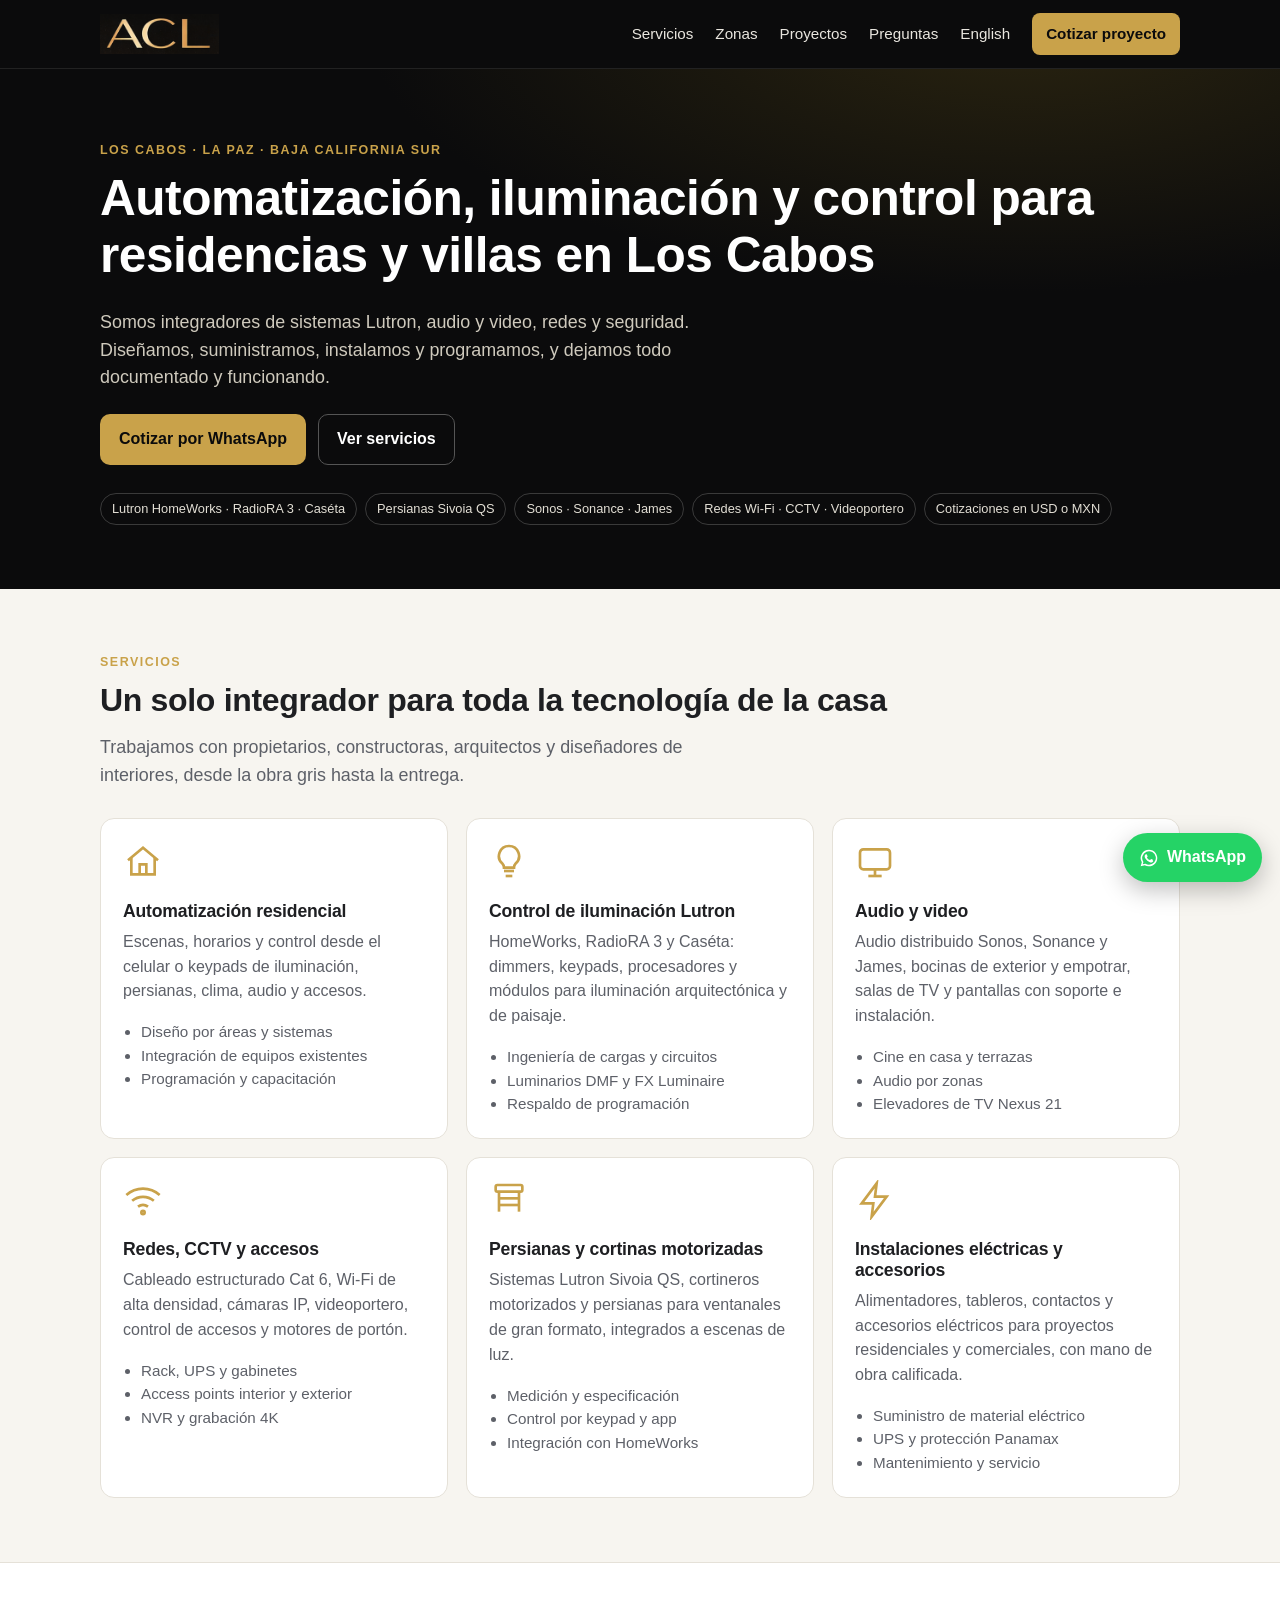
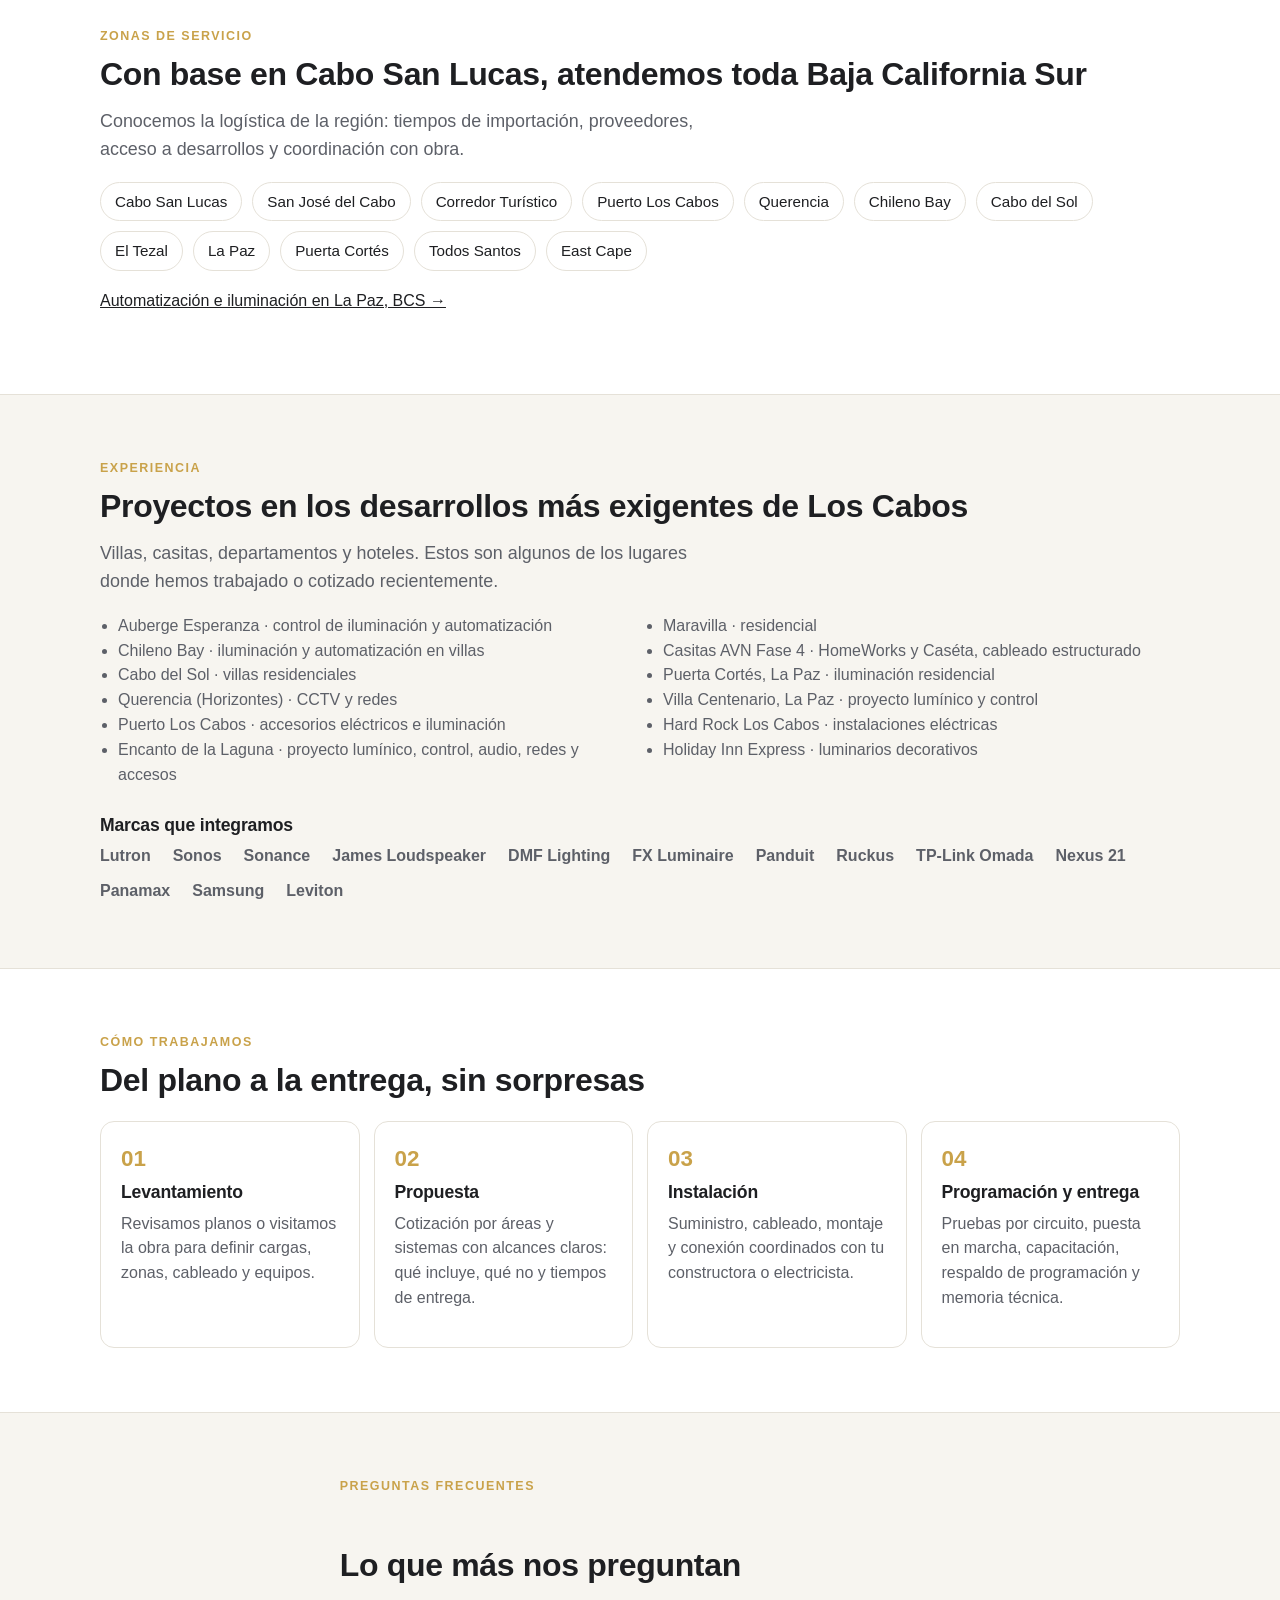
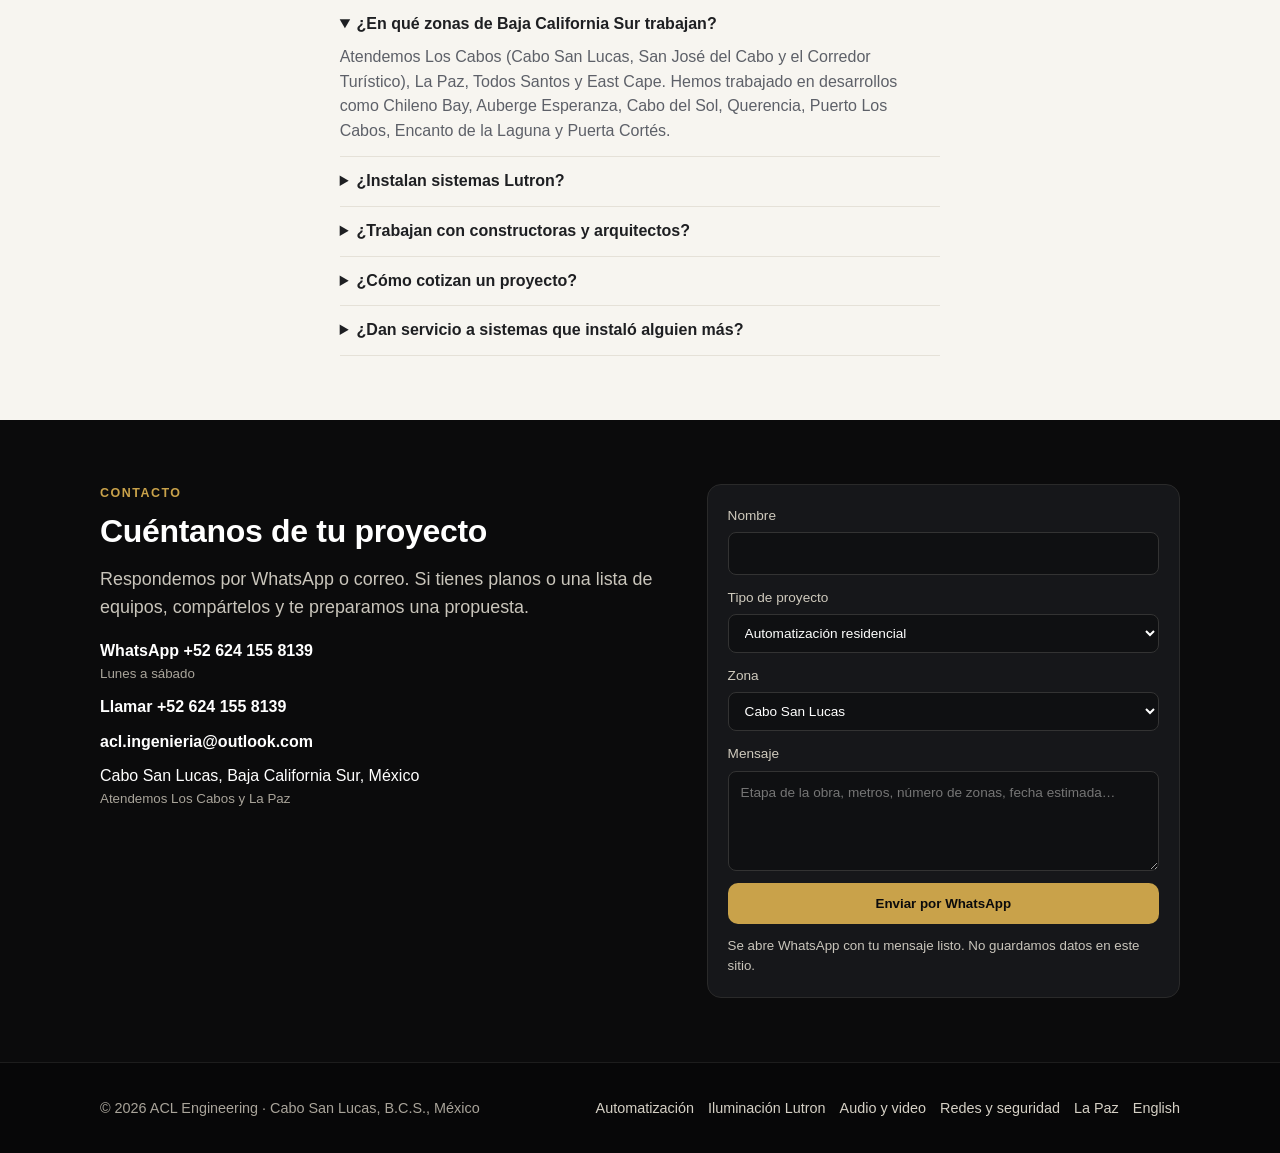
==== index.html @ 57998ace "Sitio web ACL Engineering: presencia digital y SEO local Los Cabos / La Paz Co-Authored-By: Claude F" ====
<!doctype html>
<html lang="es-MX">
<head>
  <meta charset="utf-8">
  <meta name="viewport" content="width=device-width, initial-scale=1">
  <title>Automatización e iluminación Lutron en Los Cabos | ACL Engineering</title>
  <meta name="description" content="Integradores de automatización residencial, iluminación Lutron, audio y video, redes y CCTV para villas en Los Cabos y La Paz, Baja California Sur.">
  <link rel="canonical" href="https://www.aclengineering.com/">
  <link rel="alternate" hreflang="es-MX" href="https://www.aclengineering.com/">
  <link rel="alternate" hreflang="en" href="https://www.aclengineering.com/en/">
  <link rel="alternate" hreflang="x-default" href="https://www.aclengineering.com/">
  <link rel="icon" href="img/logo-acl.png">
  <link rel="stylesheet" href="styles.css">
  <meta property="og:type" content="website">
  <meta property="og:locale" content="es_MX">
  <meta property="og:title" content="Automatización e iluminación Lutron en Los Cabos | ACL Engineering">
  <meta property="og:description" content="Integradores de automatización residencial, iluminación Lutron, audio y video, redes y CCTV para villas en Los Cabos y La Paz, Baja California Sur.">
  <meta property="og:url" content="https://www.aclengineering.com/">
  <meta property="og:image" content="https://www.aclengineering.com/img/logo-acl.png">
  <meta name="geo.region" content="MX-BCS">
  <meta name="geo.placename" content="Cabo San Lucas, Baja California Sur">
  <script type="application/ld+json">
  {
    "@context": "https://schema.org",
    "@graph": [
      {
        "@type": ["LocalBusiness", "HomeAndConstructionBusiness"],
        "@id": "https://www.aclengineering.com/#negocio",
        "name": "ACL Engineering",
        "alternateName": "ACL Ingeniería",
        "description": "Integradores de automatización residencial, control de iluminación Lutron, audio y video, redes, CCTV y persianas motorizadas en Los Cabos y La Paz, Baja California Sur.",
        "url": "https://www.aclengineering.com/",
        "logo": "https://www.aclengineering.com/img/logo-acl.png",
        "image": "https://www.aclengineering.com/img/logo-acl.png",
        "telephone": "+52-624-155-8139",
        "email": "acl.ingenieria@outlook.com",
        "founder": { "@type": "Person", "name": "Eduardo Delgado Herrera" },
        "address": { "@type": "PostalAddress", "addressLocality": "Cabo San Lucas", "addressRegion": "Baja California Sur", "addressCountry": "MX" },
        "geo": { "@type": "GeoCoordinates", "latitude": 22.8905, "longitude": -109.9167 },
        "areaServed": [
          { "@type": "City", "name": "Cabo San Lucas" },
          { "@type": "City", "name": "San José del Cabo" },
          { "@type": "Place", "name": "Corredor Turístico Los Cabos" },
          { "@type": "City", "name": "La Paz" },
          { "@type": "City", "name": "Todos Santos" },
          { "@type": "Place", "name": "East Cape" },
          { "@type": "State", "name": "Baja California Sur" }
        ],
        "priceRange": "$$$",
        "currenciesAccepted": "USD, MXN",
        "knowsAbout": ["Lutron HomeWorks", "Lutron RadioRA 3", "Lutron Caséta", "Lutron Sivoia QS", "Sonos", "Sonance", "Control de iluminación", "Automatización residencial", "Audio distribuido", "Redes Wi‑Fi", "CCTV", "Control de accesos", "Persianas motorizadas"],
        "hasOfferCatalog": {
          "@type": "OfferCatalog",
          "name": "Servicios",
          "itemListElement": [
            { "@type": "Offer", "itemOffered": { "@type": "Service", "name": "Automatización residencial (smart home)", "url": "https://www.aclengineering.com/automatizacion-residencial-los-cabos.html" } },
            { "@type": "Offer", "itemOffered": { "@type": "Service", "name": "Control de iluminación Lutron", "url": "https://www.aclengineering.com/control-de-iluminacion-lutron.html" } },
            { "@type": "Offer", "itemOffered": { "@type": "Service", "name": "Audio y video distribuido", "url": "https://www.aclengineering.com/audio-y-video.html" } },
            { "@type": "Offer", "itemOffered": { "@type": "Service", "name": "Redes Wi‑Fi, CCTV y control de accesos", "url": "https://www.aclengineering.com/redes-y-seguridad.html" } }
          ]
        }
      },
      {
        "@type": "WebSite",
        "@id": "https://www.aclengineering.com/#sitio",
        "url": "https://www.aclengineering.com/",
        "name": "ACL Engineering",
        "inLanguage": "es-MX",
        "publisher": { "@id": "https://www.aclengineering.com/#negocio" }
      },
      {
        "@type": "FAQPage",
        "mainEntity": [
          { "@type": "Question", "name": "¿En qué zonas de Baja California Sur trabajan?", "acceptedAnswer": { "@type": "Answer", "text": "Atendemos Los Cabos (Cabo San Lucas, San José del Cabo y el Corredor Turístico), La Paz, Todos Santos y East Cape. Hemos trabajado en desarrollos como Chileno Bay, Auberge Esperanza, Cabo del Sol, Querencia, Puerto Los Cabos, Encanto de la Laguna y Puerta Cortés." } },
          { "@type": "Question", "name": "¿Instalan sistemas Lutron?", "acceptedAnswer": { "@type": "Answer", "text": "Sí. Diseñamos, suministramos, instalamos y programamos sistemas de control de iluminación Lutron HomeWorks, RadioRA 3 y Caséta, así como persianas y cortinas motorizadas Lutron Sivoia QS, incluyendo integración con equipos existentes." } },
          { "@type": "Question", "name": "¿Trabajan con constructoras y arquitectos?", "acceptedAnswer": { "@type": "Answer", "text": "Sí. Gran parte de nuestros proyectos llegan a través de constructoras, despachos de arquitectura y diseñadores de interiores. Entregamos ingeniería, cotización por etapas, instalación en obra, programación, memoria técnica y capacitación al usuario final." } },
          { "@type": "Question", "name": "¿Cómo cotizan un proyecto?", "acceptedAnswer": { "@type": "Answer", "text": "Con planos o una visita a sitio preparamos una propuesta por áreas y sistemas, con equipos, mano de obra, alcances e incluye/no incluye. Las cotizaciones se presentan en USD o MXN según el proyecto y tienen vigencia de 10 días." } }
        ]
      }
    ]
  }
  </script>
</head>
<body>
  <header class="site-header">
    <div class="wrap">
      <a class="brand" href="/" aria-label="ACL Engineering, inicio"><img src="img/logo-acl.png" alt="ACL Engineering" width="277" height="93"></a>
      <button class="nav-toggle" aria-expanded="false" aria-controls="nav" onclick="const n=document.getElementById('nav');n.classList.toggle('open');this.setAttribute('aria-expanded',n.classList.contains('open'))">Menú</button>
      <nav class="nav" id="nav" aria-label="Principal">
        <a href="#servicios">Servicios</a>
        <a href="#zonas">Zonas</a>
        <a href="#proyectos">Proyectos</a>
        <a href="#faq">Preguntas</a>
        <a href="en/" lang="en" hreflang="en">English</a>
        <a class="cta" href="#contacto">Cotizar proyecto</a>
      </nav>
    </div>
  </header>

  <main>
    <section class="hero">
      <div class="wrap">
        <div class="eyebrow">Los Cabos · La Paz · Baja California Sur</div>
        <h1>Automatización, iluminación y control para residencias y villas en Los Cabos</h1>
        <p class="lead">Somos integradores de sistemas Lutron, audio y video, redes y seguridad. Diseñamos, suministramos, instalamos y programamos, y dejamos todo documentado y funcionando.</p>
        <div class="actions">
          <a class="btn btn-gold" href="https://wa.me/526241558139?text=Hola%20ACL%2C%20quiero%20cotizar%20un%20proyecto" rel="noopener">Cotizar por WhatsApp</a>
          <a class="btn btn-ghost" href="#servicios">Ver servicios</a>
        </div>
        <div class="chips" aria-label="Especialidades">
          <span class="chip">Lutron HomeWorks · RadioRA 3 · Caséta</span>
          <span class="chip">Persianas Sivoia QS</span>
          <span class="chip">Sonos · Sonance · James</span>
          <span class="chip">Redes Wi‑Fi · CCTV · Videoportero</span>
          <span class="chip">Cotizaciones en USD o MXN</span>
        </div>
      </div>
    </section>

    <section id="servicios">
      <div class="wrap">
        <div class="eyebrow">Servicios</div>
        <h2>Un solo integrador para toda la tecnología de la casa</h2>
        <p class="lead">Trabajamos con propietarios, constructoras, arquitectos y diseñadores de interiores, desde la obra gris hasta la entrega.</p>
        <div class="grid grid-3" style="margin-top:28px">
          <article class="card">
            <svg class="icon" viewBox="0 0 24 24" fill="none" stroke="currentColor" stroke-width="1.6" aria-hidden="true"><path d="M3 11.5 12 4l9 7.5"/><path d="M5 10v10h14V10"/><path d="M10 20v-6h4v6"/></svg>
            <h3><a href="automatizacion-residencial-los-cabos.html">Automatización residencial</a></h3>
            <p class="muted">Escenas, horarios y control desde el celular o keypads de iluminación, persianas, clima, audio y accesos.</p>
            <ul><li>Diseño por áreas y sistemas</li><li>Integración de equipos existentes</li><li>Programación y capacitación</li></ul>
          </article>
          <article class="card">
            <svg class="icon" viewBox="0 0 24 24" fill="none" stroke="currentColor" stroke-width="1.6" aria-hidden="true"><path d="M9 18h6"/><path d="M10 21h4"/><path d="M12 3a6 6 0 0 0-4 10.5c.7.7 1 1.5 1 2.5h6c0-1 .3-1.8 1-2.5A6 6 0 0 0 12 3z"/></svg>
            <h3><a href="control-de-iluminacion-lutron.html">Control de iluminación Lutron</a></h3>
            <p class="muted">HomeWorks, RadioRA 3 y Caséta: dimmers, keypads, procesadores y módulos para iluminación arquitectónica y de paisaje.</p>
            <ul><li>Ingeniería de cargas y circuitos</li><li>Luminarios DMF y FX Luminaire</li><li>Respaldo de programación</li></ul>
          </article>
          <article class="card">
            <svg class="icon" viewBox="0 0 24 24" fill="none" stroke="currentColor" stroke-width="1.6" aria-hidden="true"><rect x="3" y="5" width="18" height="12" rx="2"/><path d="M8 21h8"/><path d="M12 17v4"/></svg>
            <h3><a href="audio-y-video.html">Audio y video</a></h3>
            <p class="muted">Audio distribuido Sonos, Sonance y James, bocinas de exterior y empotrar, salas de TV y pantallas con soporte e instalación.</p>
            <ul><li>Cine en casa y terrazas</li><li>Audio por zonas</li><li>Elevadores de TV Nexus 21</li></ul>
          </article>
          <article class="card">
            <svg class="icon" viewBox="0 0 24 24" fill="none" stroke="currentColor" stroke-width="1.6" aria-hidden="true"><path d="M2 9a15 15 0 0 1 20 0"/><path d="M5.5 12.5a10 10 0 0 1 13 0"/><path d="M9 16a5 5 0 0 1 6 0"/><circle cx="12" cy="19.5" r="1"/></svg>
            <h3><a href="redes-y-seguridad.html">Redes, CCTV y accesos</a></h3>
            <p class="muted">Cableado estructurado Cat 6, Wi‑Fi de alta densidad, cámaras IP, videoportero, control de accesos y motores de portón.</p>
            <ul><li>Rack, UPS y gabinetes</li><li>Access points interior y exterior</li><li>NVR y grabación 4K</li></ul>
          </article>
          <article class="card">
            <svg class="icon" viewBox="0 0 24 24" fill="none" stroke="currentColor" stroke-width="1.6" aria-hidden="true"><rect x="4" y="3" width="16" height="4" rx="1"/><path d="M6 7v12"/><path d="M18 7v12"/><path d="M6 11h12"/><path d="M6 15h12"/></svg>
            <h3>Persianas y cortinas motorizadas</h3>
            <p class="muted">Sistemas Lutron Sivoia QS, cortineros motorizados y persianas para ventanales de gran formato, integrados a escenas de luz.</p>
            <ul><li>Medición y especificación</li><li>Control por keypad y app</li><li>Integración con HomeWorks</li></ul>
          </article>
          <article class="card">
            <svg class="icon" viewBox="0 0 24 24" fill="none" stroke="currentColor" stroke-width="1.6" aria-hidden="true"><path d="M13 2 4 14h7l-1 8 9-12h-7l1-8z"/></svg>
            <h3>Instalaciones eléctricas y accesorios</h3>
            <p class="muted">Alimentadores, tableros, contactos y accesorios eléctricos para proyectos residenciales y comerciales, con mano de obra calificada.</p>
            <ul><li>Suministro de material eléctrico</li><li>UPS y protección Panamax</li><li>Mantenimiento y servicio</li></ul>
          </article>
        </div>
      </div>
    </section>

    <section class="alt" id="zonas">
      <div class="wrap">
        <div class="eyebrow">Zonas de servicio</div>
        <h2>Con base en Cabo San Lucas, atendemos toda Baja California Sur</h2>
        <p class="lead">Conocemos la logística de la región: tiempos de importación, proveedores, acceso a desarrollos y coordinación con obra.</p>
        <div class="zones" style="margin-top:16px">
          <span>Cabo San Lucas</span><span>San José del Cabo</span><span>Corredor Turístico</span><span>Puerto Los Cabos</span><span>Querencia</span><span>Chileno Bay</span><span>Cabo del Sol</span><span>El Tezal</span><span>La Paz</span><span>Puerta Cortés</span><span>Todos Santos</span><span>East Cape</span>
        </div>
        <p style="margin-top:18px"><a href="la-paz.html">Automatización e iluminación en La Paz, BCS →</a></p>
      </div>
    </section>

    <section id="proyectos">
      <div class="wrap">
        <div class="eyebrow">Experiencia</div>
        <h2>Proyectos en los desarrollos más exigentes de Los Cabos</h2>
        <p class="lead">Villas, casitas, departamentos y hoteles. Estos son algunos de los lugares donde hemos trabajado o cotizado recientemente.</p>
        <ul class="projects" style="margin-top:16px">
          <li>Auberge Esperanza · control de iluminación y automatización</li>
          <li>Chileno Bay · iluminación y automatización en villas</li>
          <li>Cabo del Sol · villas residenciales</li>
          <li>Querencia (Horizontes) · CCTV y redes</li>
          <li>Puerto Los Cabos · accesorios eléctricos e iluminación</li>
          <li>Encanto de la Laguna · proyecto lumínico, control, audio, redes y accesos</li>
          <li>Maravilla · residencial</li>
          <li>Casitas AVN Fase 4 · HomeWorks y Caséta, cableado estructurado</li>
          <li>Puerta Cortés, La Paz · iluminación residencial</li>
          <li>Villa Centenario, La Paz · proyecto lumínico y control</li>
          <li>Hard Rock Los Cabos · instalaciones eléctricas</li>
          <li>Holiday Inn Express · luminarios decorativos</li>
        </ul>
        <h3 style="margin-top:28px">Marcas que integramos</h3>
        <div class="brands">
          <span>Lutron</span><span>Sonos</span><span>Sonance</span><span>James Loudspeaker</span><span>DMF Lighting</span><span>FX Luminaire</span><span>Panduit</span><span>Ruckus</span><span>TP‑Link Omada</span><span>Nexus 21</span><span>Panamax</span><span>Samsung</span><span>Leviton</span>
        </div>
      </div>
    </section>

    <section class="alt">
      <div class="wrap">
        <div class="eyebrow">Cómo trabajamos</div>
        <h2>Del plano a la entrega, sin sorpresas</h2>
        <div class="steps" style="margin-top:22px">
          <div class="step"><h3>Levantamiento</h3><p class="muted">Revisamos planos o visitamos la obra para definir cargas, zonas, cableado y equipos.</p></div>
          <div class="step"><h3>Propuesta</h3><p class="muted">Cotización por áreas y sistemas con alcances claros: qué incluye, qué no y tiempos de entrega.</p></div>
          <div class="step"><h3>Instalación</h3><p class="muted">Suministro, cableado, montaje y conexión coordinados con tu constructora o electricista.</p></div>
          <div class="step"><h3>Programación y entrega</h3><p class="muted">Pruebas por circuito, puesta en marcha, capacitación, respaldo de programación y memoria técnica.</p></div>
        </div>
      </div>
    </section>

    <section id="faq">
      <div class="wrap prose">
        <div class="eyebrow">Preguntas frecuentes</div>
        <h2>Lo que más nos preguntan</h2>
        <details open><summary>¿En qué zonas de Baja California Sur trabajan?</summary><p>Atendemos Los Cabos (Cabo San Lucas, San José del Cabo y el Corredor Turístico), La Paz, Todos Santos y East Cape. Hemos trabajado en desarrollos como Chileno Bay, Auberge Esperanza, Cabo del Sol, Querencia, Puerto Los Cabos, Encanto de la Laguna y Puerta Cortés.</p></details>
        <details><summary>¿Instalan sistemas Lutron?</summary><p>Sí. Diseñamos, suministramos, instalamos y programamos sistemas de control de iluminación Lutron HomeWorks, RadioRA 3 y Caséta, así como persianas y cortinas motorizadas Lutron Sivoia QS, incluyendo la integración con equipos existentes.</p></details>
        <details><summary>¿Trabajan con constructoras y arquitectos?</summary><p>Sí. Gran parte de nuestros proyectos llegan a través de constructoras, despachos de arquitectura y diseñadores de interiores. Entregamos ingeniería, cotización por etapas, instalación en obra, programación, memoria técnica y capacitación al usuario final.</p></details>
        <details><summary>¿Cómo cotizan un proyecto?</summary><p>Con planos o una visita a sitio preparamos una propuesta por áreas y sistemas, con equipos, mano de obra, alcances e incluye/no incluye. Las cotizaciones se presentan en USD o MXN según el proyecto y tienen vigencia de 10 días.</p></details>
        <details><summary>¿Dan servicio a sistemas que instaló alguien más?</summary><p>Sí. Hacemos diagnóstico, reemplazo de procesadores y módulos, actualización de programación y ampliaciones en sistemas Lutron, audio y redes ya instalados.</p></details>
      </div>
    </section>

    <section class="dark" id="contacto">
      <div class="wrap contact">
        <div>
          <div class="eyebrow">Contacto</div>
          <h2>Cuéntanos de tu proyecto</h2>
          <p class="lead">Respondemos por WhatsApp o correo. Si tienes planos o una lista de equipos, compártelos y te preparamos una propuesta.</p>
          <ul class="contact-list">
            <li><a href="https://wa.me/526241558139" rel="noopener">WhatsApp +52 624 155 8139</a><small>Lunes a sábado</small></li>
            <li><a href="tel:+526241558139">Llamar +52 624 155 8139</a></li>
            <li><a href="mailto:acl.ingenieria@outlook.com">acl.ingenieria@outlook.com</a></li>
            <li><span>Cabo San Lucas, Baja California Sur, México</span><small>Atendemos Los Cabos y La Paz</small></li>
          </ul>
        </div>
        <form class="form" action="https://wa.me/526241558139" method="get" onsubmit="event.preventDefault();const f=this;const t=`Hola ACL, soy ${f.nombre.value}. Proyecto: ${f.proyecto.value} en ${f.zona.value}. ${f.mensaje.value}`;window.open('https://wa.me/526241558139?text='+encodeURIComponent(t),'_blank','noopener');">
          <label>Nombre <input name="nombre" required autocomplete="name"></label>
          <label>Tipo de proyecto
            <select name="proyecto">
              <option>Automatización residencial</option><option>Control de iluminación Lutron</option><option>Audio y video</option><option>Redes, CCTV o accesos</option><option>Persianas motorizadas</option><option>Instalación eléctrica</option><option>Servicio a sistema existente</option>
            </select>
          </label>
          <label>Zona
            <select name="zona">
              <option>Cabo San Lucas</option><option>San José del Cabo</option><option>Corredor Turístico</option><option>La Paz</option><option>Todos Santos</option><option>East Cape</option><option>Otra</option>
            </select>
          </label>
          <label>Mensaje <textarea name="mensaje" placeholder="Etapa de la obra, metros, número de zonas, fecha estimada…"></textarea></label>
          <button class="btn btn-gold" type="submit">Enviar por WhatsApp</button>
          <small class="muted">Se abre WhatsApp con tu mensaje listo. No guardamos datos en este sitio.</small>
        </form>
      </div>
    </section>
  </main>

  <footer class="site-footer">
    <div class="wrap">
      <div>© <span id="y"></span> ACL Engineering · Cabo San Lucas, B.C.S., México</div>
      <nav aria-label="Pie">
        <a href="automatizacion-residencial-los-cabos.html">Automatización</a>
        <a href="control-de-iluminacion-lutron.html">Iluminación Lutron</a>
        <a href="audio-y-video.html">Audio y video</a>
        <a href="redes-y-seguridad.html">Redes y seguridad</a>
        <a href="la-paz.html">La Paz</a>
        <a href="en/" lang="en">English</a>
      </nav>
    </div>
  </footer>
  <a class="wa-float" href="https://wa.me/526241558139?text=Hola%20ACL%2C%20quiero%20cotizar%20un%20proyecto" rel="noopener" aria-label="Escribir por WhatsApp"><svg viewBox="0 0 24 24" fill="currentColor" aria-hidden="true"><path d="M12 2a10 10 0 0 0-8.6 15.1L2 22l5-1.3A10 10 0 1 0 12 2zm0 18.2a8.2 8.2 0 0 1-4.2-1.2l-.3-.2-3 .8.8-2.9-.2-.3A8.2 8.2 0 1 1 12 20.2zm4.5-6.1c-.2-.1-1.5-.7-1.7-.8-.2-.1-.4-.1-.6.1l-.8 1c-.1.2-.3.2-.5.1a6.7 6.7 0 0 1-3.3-2.9c-.2-.4.3-.4.7-1.3.1-.2 0-.3 0-.5l-.8-1.8c-.2-.5-.4-.4-.6-.4h-.5a1 1 0 0 0-.7.3 3 3 0 0 0-.9 2.2 5.2 5.2 0 0 0 1.1 2.8 11.9 11.9 0 0 0 4.6 4c1.7.7 2.1.6 2.8.5a2.4 2.4 0 0 0 1.6-1.1 2 2 0 0 0 .1-1.1c0-.1-.2-.2-.5-.3z"/></svg>WhatsApp</a>
  <script>document.getElementById('y').textContent=new Date().getFullYear()</script>
</body>
</html>
---- styles.css ----
/* ACL Engineering — sitio estático. Colores de marca: negro + dorado (logo). */
:root {
  --ink: #0b0b0c;
  --ink-2: #16171a;
  --gold: #c9a24a;
  --gold-2: #e2c070;
  --paper: #f7f5f0;
  --text: #1e1f22;
  --muted: #5d6068;
  --line: #e5e1d8;
  --max: 1120px;
}
* { box-sizing: border-box; }
html { scroll-behavior: smooth; }
body {
  margin: 0;
  font-family: -apple-system, BlinkMacSystemFont, "Segoe UI", Roboto, Helvetica, Arial, sans-serif;
  color: var(--text);
  background: var(--paper);
  line-height: 1.55;
  -webkit-font-smoothing: antialiased;
}
img { max-width: 100%; height: auto; display: block; }
a { color: inherit; }
h1, h2, h3 { line-height: 1.15; margin: 0 0 .5em; letter-spacing: -.01em; }
h1 { font-size: clamp(1.9rem, 4.5vw, 3.1rem); font-weight: 700; }
h2 { font-size: clamp(1.4rem, 3vw, 2rem); font-weight: 700; }
h3 { font-size: 1.1rem; font-weight: 650; }
p { margin: 0 0 1em; }
.wrap { max-width: var(--max); margin: 0 auto; padding: 0 20px; }
.eyebrow { color: var(--gold); font-weight: 700; letter-spacing: .12em; text-transform: uppercase; font-size: .78rem; margin-bottom: .6rem; }
.muted { color: var(--muted); }
.lead { font-size: 1.12rem; color: var(--muted); max-width: 60ch; }

/* Header */
.site-header { background: var(--ink); color: #fff; position: sticky; top: 0; z-index: 20; border-bottom: 1px solid #222; }
.site-header .wrap { display: flex; align-items: center; justify-content: space-between; gap: 16px; height: 68px; }
.brand img { height: 40px; width: auto; }
.nav { display: flex; gap: 22px; align-items: center; }
.nav a { color: #e9e6df; text-decoration: none; font-size: .95rem; }
.nav a:hover { color: var(--gold-2); }
.nav .cta { background: var(--gold); color: var(--ink); padding: 9px 14px; border-radius: 8px; font-weight: 700; }
.nav .cta:hover { background: var(--gold-2); color: var(--ink); }
.nav-toggle { display: none; background: none; border: 1px solid #444; color: #fff; border-radius: 8px; padding: 8px 10px; font-size: 1rem; }
@media (max-width: 860px) {
  .nav-toggle { display: inline-block; }
  .nav { display: none; position: absolute; left: 0; right: 0; top: 68px; background: var(--ink); flex-direction: column; align-items: stretch; padding: 12px 20px 18px; gap: 14px; border-bottom: 1px solid #222; }
  .nav.open { display: flex; }
}

/* Hero */
.hero { background: radial-gradient(1200px 500px at 80% -10%, #2a2410 0%, var(--ink) 55%); color: #fff; padding: 72px 0 64px; }
.hero .lead { color: #cfcabd; }
.hero .actions { display: flex; gap: 12px; flex-wrap: wrap; margin-top: 22px; }
.btn { display: inline-block; padding: 12px 18px; border-radius: 10px; text-decoration: none; font-weight: 700; border: 1px solid transparent; }
.btn-gold { background: var(--gold); color: var(--ink); }
.btn-gold:hover { background: var(--gold-2); }
.btn-ghost { border-color: #555; color: #fff; }
.btn-ghost:hover { border-color: var(--gold); color: var(--gold-2); }
.btn-dark { background: var(--ink); color: #fff; }
.btn-dark:hover { background: #2a2b2f; }
.hero .chips { display: flex; flex-wrap: wrap; gap: 8px; margin-top: 28px; }
.chip { font-size: .8rem; color: #e3dfd5; border: 1px solid #3a3a3a; border-radius: 999px; padding: 5px 11px; }

/* Sections */
section { padding: 64px 0; }
section.alt { background: #fff; border-top: 1px solid var(--line); border-bottom: 1px solid var(--line); }
section.dark { background: var(--ink); color: #fff; }
section.dark .muted, section.dark .lead { color: #c9c5bb; }
.grid { display: grid; gap: 18px; }
.grid-3 { grid-template-columns: repeat(3, 1fr); }
.grid-2 { grid-template-columns: repeat(2, 1fr); }
@media (max-width: 900px) { .grid-3 { grid-template-columns: repeat(2, 1fr); } }
@media (max-width: 600px) { .grid-3, .grid-2 { grid-template-columns: 1fr; } }
.card { background: #fff; border: 1px solid var(--line); border-radius: 14px; padding: 22px; }
.card .icon { width: 40px; height: 40px; color: var(--gold); margin-bottom: 12px; }
.card h3 a { text-decoration: none; }
.card h3 a:hover { color: var(--gold); }
.card ul { margin: 8px 0 0; padding-left: 18px; color: var(--muted); font-size: .95rem; }
.dark .card { background: var(--ink-2); border-color: #2a2a2a; }
.dark .card ul { color: #bdb8ad; }

.zones { display: flex; flex-wrap: wrap; gap: 10px; }
.zones span { background: #fff; border: 1px solid var(--line); border-radius: 999px; padding: 7px 14px; font-size: .95rem; }
.dark .zones span { background: #1d1e22; border-color: #333; }

.projects { columns: 2; column-gap: 28px; padding-left: 18px; color: var(--muted); }
@media (max-width: 600px) { .projects { columns: 1; } }
.brands { display: flex; flex-wrap: wrap; gap: 10px 22px; font-weight: 600; color: var(--muted); }

.steps { counter-reset: s; display: grid; gap: 14px; grid-template-columns: repeat(4, 1fr); }
@media (max-width: 900px) { .steps { grid-template-columns: repeat(2, 1fr); } }
@media (max-width: 520px) { .steps { grid-template-columns: 1fr; } }
.step { background: #fff; border: 1px solid var(--line); border-radius: 14px; padding: 20px; }
.step::before { counter-increment: s; content: counter(s, decimal-leading-zero); display: block; color: var(--gold); font-weight: 800; font-size: 1.4rem; margin-bottom: 6px; }

details { border-bottom: 1px solid var(--line); padding: 12px 0; }
summary { cursor: pointer; font-weight: 650; }
details p { margin: 8px 0 0; color: var(--muted); }

/* Contact */
.contact { display: grid; grid-template-columns: 1.1fr .9fr; gap: 28px; align-items: start; }
@media (max-width: 800px) { .contact { grid-template-columns: 1fr; } }
.contact-list { list-style: none; padding: 0; margin: 0; display: grid; gap: 10px; }
.contact-list a { color: #fff; text-decoration: none; font-weight: 600; }
.contact-list a:hover { color: var(--gold-2); }
.contact-list small { display: block; color: #a9a49a; font-weight: 400; }
.form { background: var(--ink-2); border: 1px solid #2a2a2a; border-radius: 14px; padding: 20px; display: grid; gap: 12px; }
.form label { font-size: .85rem; color: #cfcabd; display: grid; gap: 6px; }
.form input, .form select, .form textarea { width: 100%; background: #0f1012; color: #fff; border: 1px solid #333; border-radius: 8px; padding: 10px 12px; font: inherit; }
.form textarea { min-height: 100px; resize: vertical; }

/* Footer */
.site-footer { background: #070708; color: #a9a49a; padding: 34px 0; font-size: .9rem; border-top: 1px solid #1d1d1d; }
.site-footer .wrap { display: flex; flex-wrap: wrap; gap: 18px; justify-content: space-between; align-items: center; }
.site-footer a { color: #d5d0c5; text-decoration: none; }
.site-footer a:hover { color: var(--gold-2); }
.site-footer nav { display: flex; flex-wrap: wrap; gap: 14px; }

/* WhatsApp flotante */
.wa-float { position: fixed; right: 18px; bottom: 18px; background: #25d366; color: #fff; border-radius: 999px; padding: 12px 16px; font-weight: 700; text-decoration: none; box-shadow: 0 8px 24px rgba(0,0,0,.25); display: flex; align-items: center; gap: 8px; z-index: 30; }
.wa-float svg { width: 20px; height: 20px; }

/* Páginas internas */
.page-hero { background: var(--ink); color: #fff; padding: 56px 0 44px; }
.page-hero .lead { color: #cfcabd; }
.prose { max-width: 72ch; }
.prose h2 { margin-top: 1.6em; }
.prose ul { padding-left: 20px; }
.breadcrumb { font-size: .85rem; color: #a9a49a; margin-bottom: 10px; }
.breadcrumb a { color: #d5d0c5; text-decoration: none; }
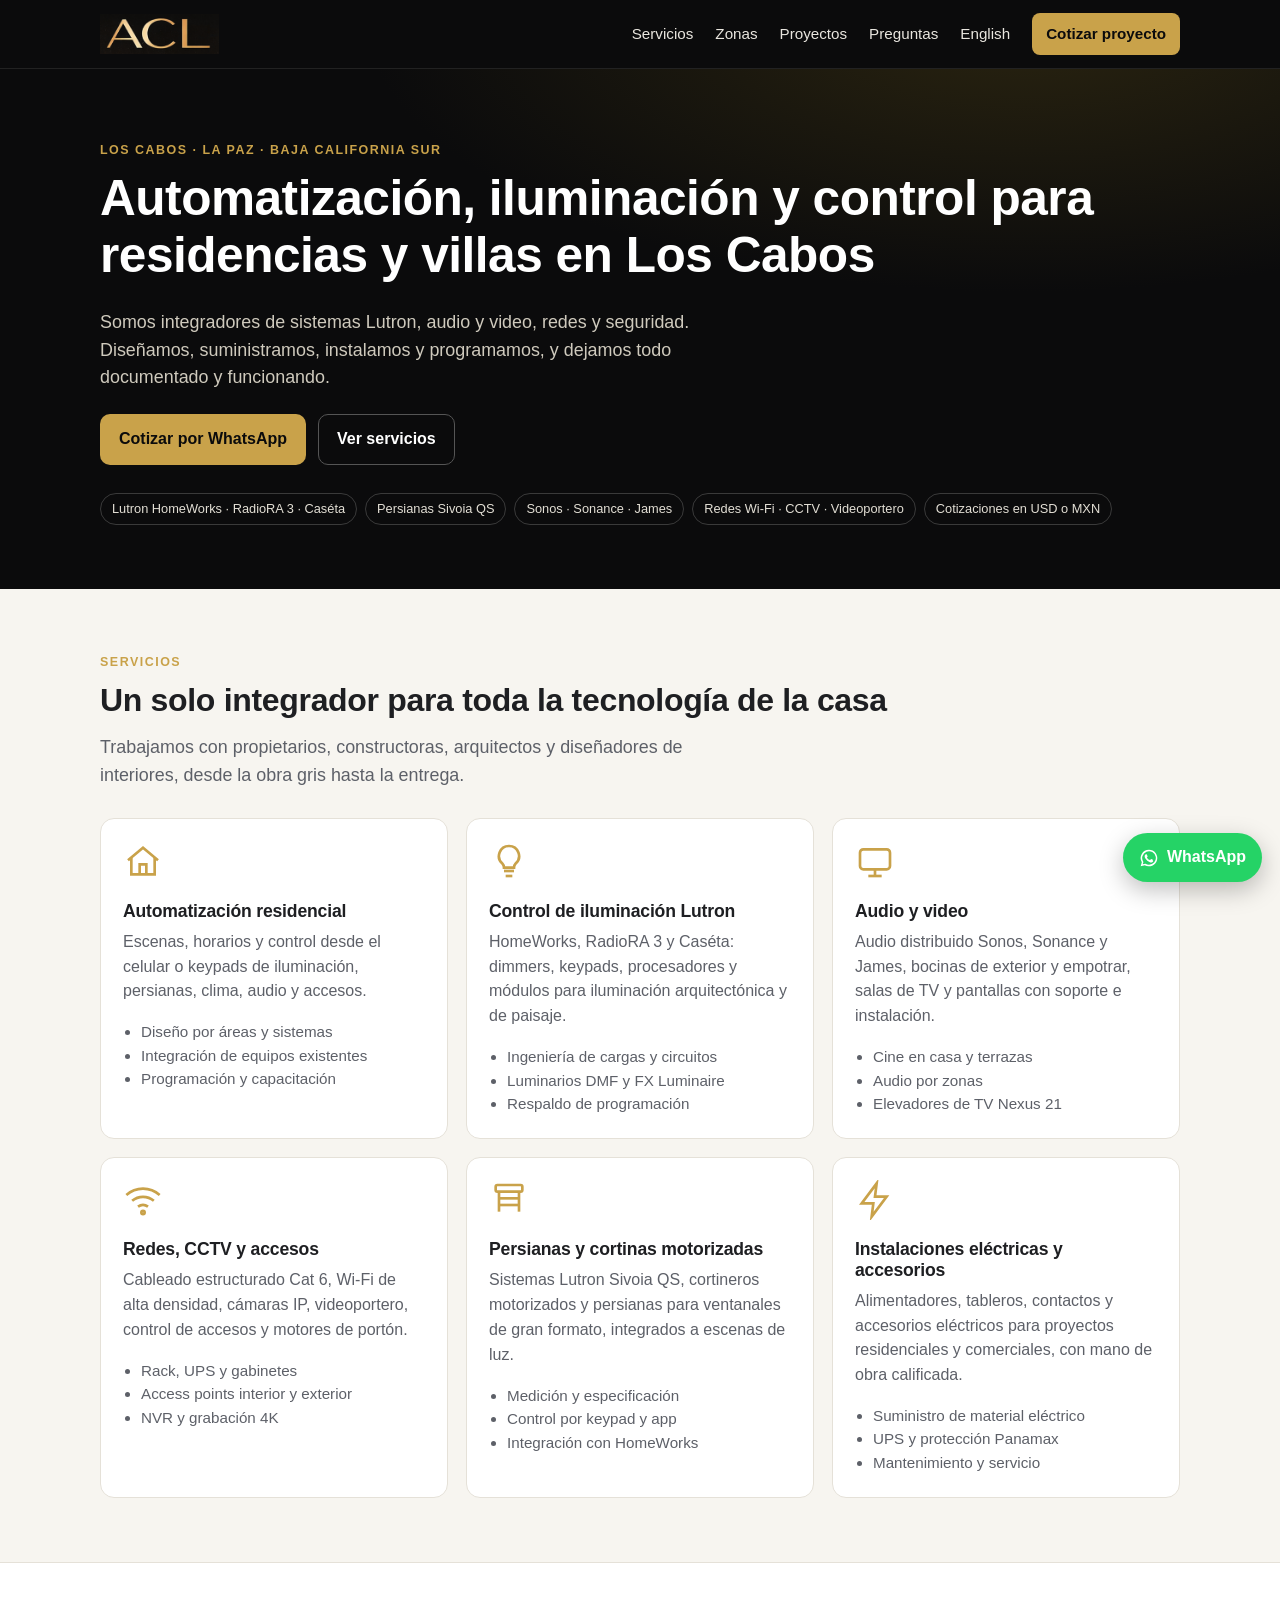
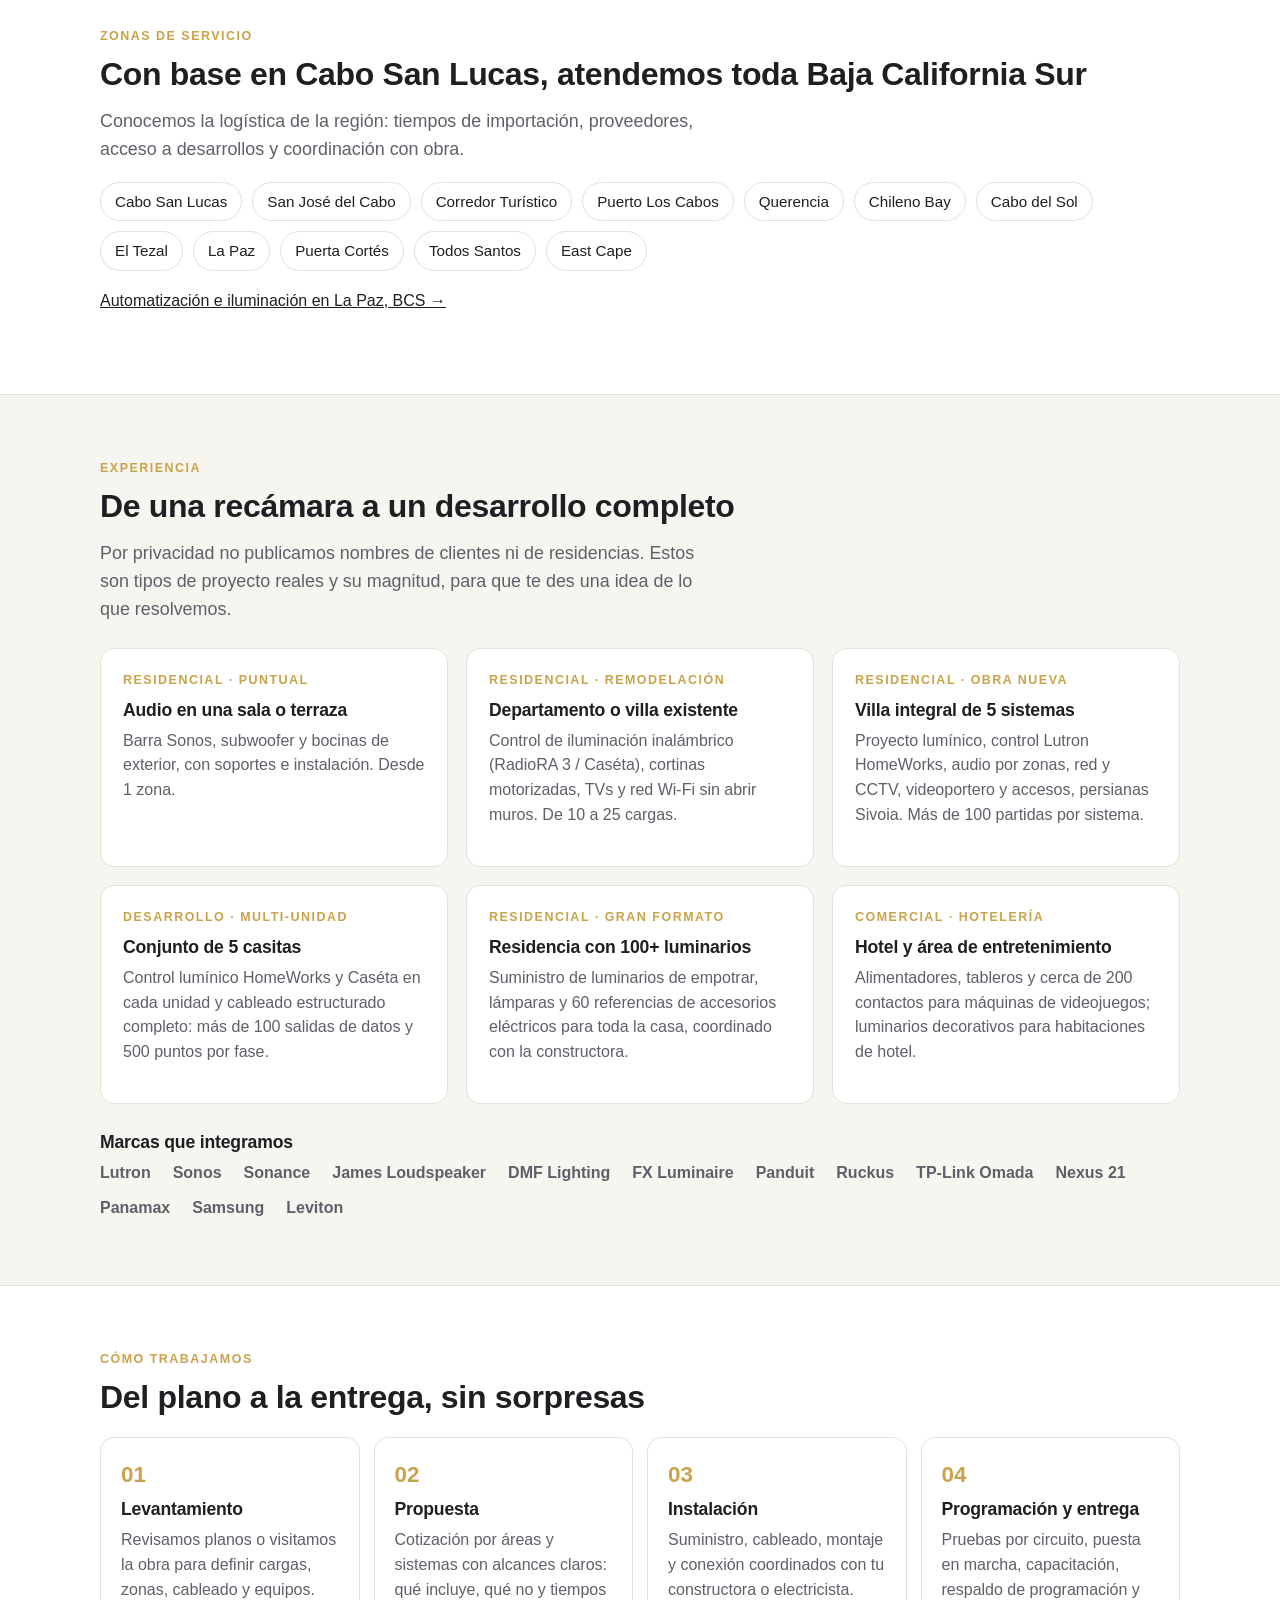
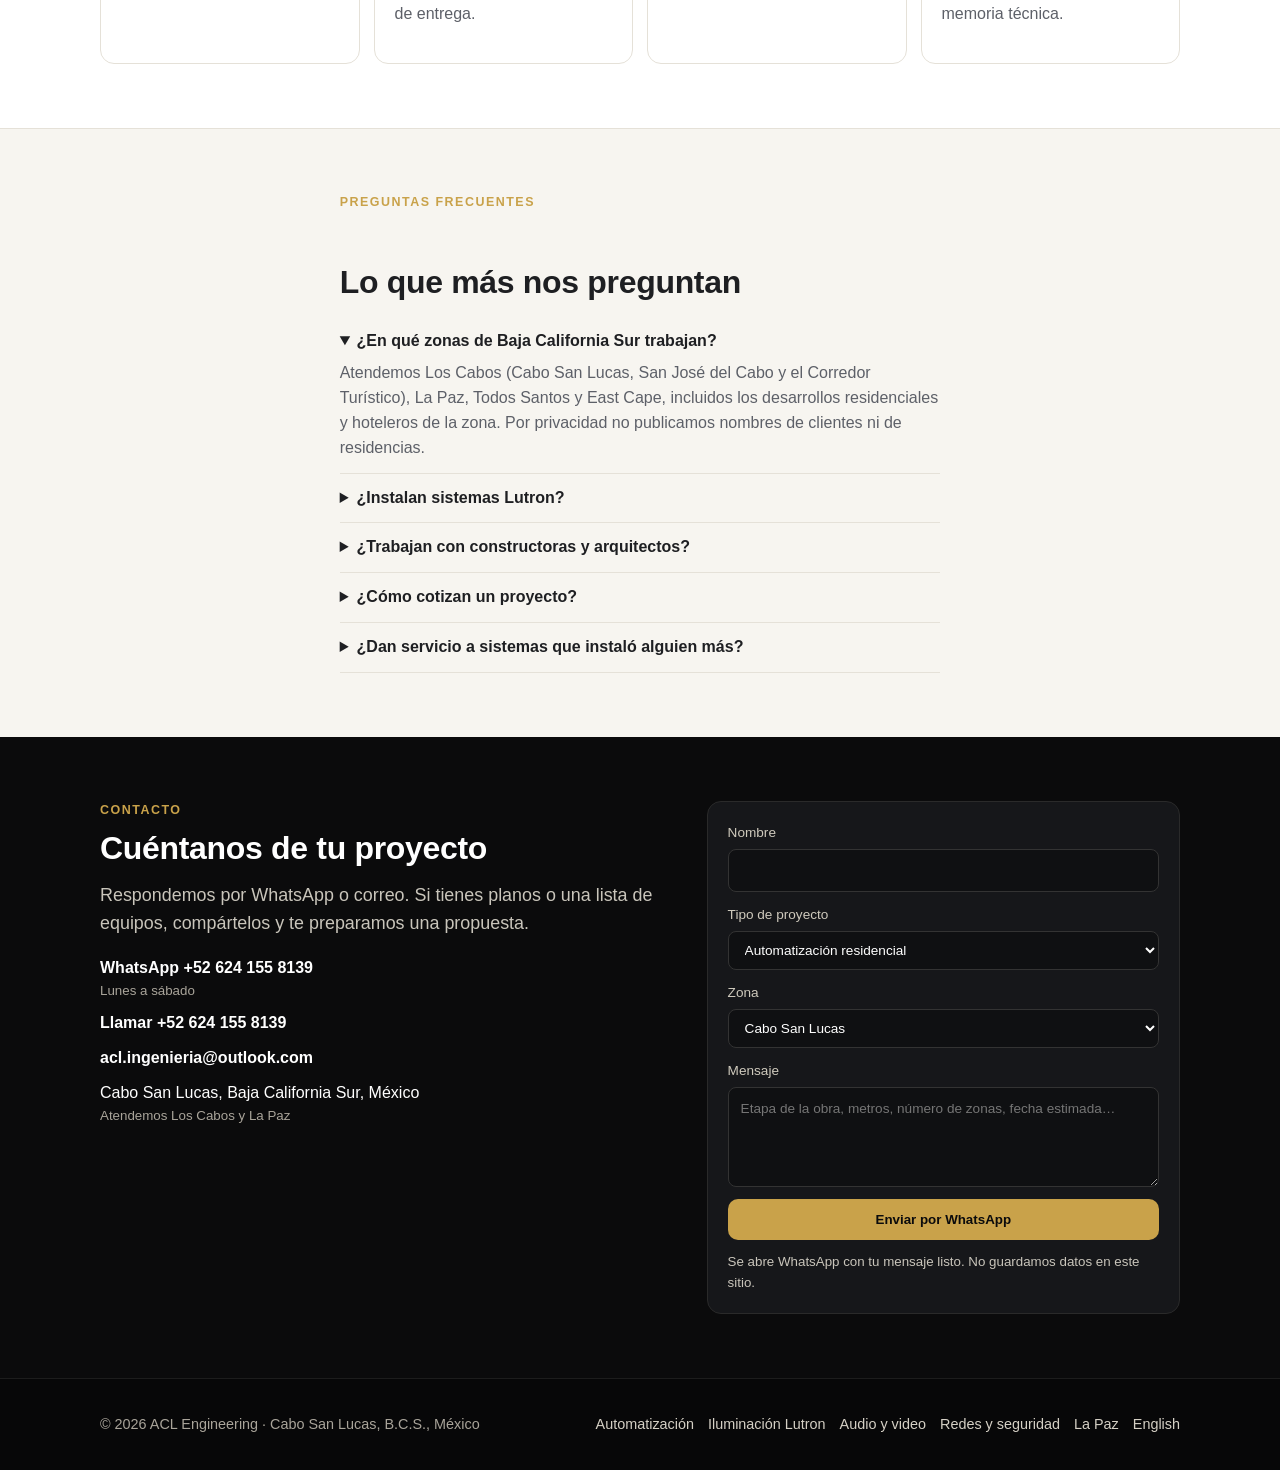
==== commit e9c537ff: "Proyectos sin nombres de clientes: tipo y magnitud Co-Authored-By: Claude Fable 5.1 <noreply@anthrop" ====
--- a/index.html
+++ b/index.html
@@ -5,18 +5,18 @@
   <meta name="viewport" content="width=device-width, initial-scale=1">
   <title>Automatización e iluminación Lutron en Los Cabos | ACL Engineering</title>
   <meta name="description" content="Integradores de automatización residencial, iluminación Lutron, audio y video, redes y CCTV para villas en Los Cabos y La Paz, Baja California Sur.">
-  <link rel="canonical" href="https://www.aclengineering.com/">
-  <link rel="alternate" hreflang="es-MX" href="https://www.aclengineering.com/">
-  <link rel="alternate" hreflang="en" href="https://www.aclengineering.com/en/">
-  <link rel="alternate" hreflang="x-default" href="https://www.aclengineering.com/">
+  <link rel="canonical" href="https://www.aclengineering.mx/">
+  <link rel="alternate" hreflang="es-MX" href="https://www.aclengineering.mx/">
+  <link rel="alternate" hreflang="en" href="https://www.aclengineering.mx/en/">
+  <link rel="alternate" hreflang="x-default" href="https://www.aclengineering.mx/">
   <link rel="icon" href="img/logo-acl.png">
   <link rel="stylesheet" href="styles.css">
   <meta property="og:type" content="website">
   <meta property="og:locale" content="es_MX">
   <meta property="og:title" content="Automatización e iluminación Lutron en Los Cabos | ACL Engineering">
   <meta property="og:description" content="Integradores de automatización residencial, iluminación Lutron, audio y video, redes y CCTV para villas en Los Cabos y La Paz, Baja California Sur.">
-  <meta property="og:url" content="https://www.aclengineering.com/">
-  <meta property="og:image" content="https://www.aclengineering.com/img/logo-acl.png">
+  <meta property="og:url" content="https://www.aclengineering.mx/">
+  <meta property="og:image" content="https://www.aclengineering.mx/img/logo-acl.png">
   <meta name="geo.region" content="MX-BCS">
   <meta name="geo.placename" content="Cabo San Lucas, Baja California Sur">
   <script type="application/ld+json">
@@ -25,13 +25,13 @@
     "@graph": [
       {
         "@type": ["LocalBusiness", "HomeAndConstructionBusiness"],
-        "@id": "https://www.aclengineering.com/#negocio",
+        "@id": "https://www.aclengineering.mx/#negocio",
         "name": "ACL Engineering",
         "alternateName": "ACL Ingeniería",
         "description": "Integradores de automatización residencial, control de iluminación Lutron, audio y video, redes, CCTV y persianas motorizadas en Los Cabos y La Paz, Baja California Sur.",
-        "url": "https://www.aclengineering.com/",
-        "logo": "https://www.aclengineering.com/img/logo-acl.png",
-        "image": "https://www.aclengineering.com/img/logo-acl.png",
+        "url": "https://www.aclengineering.mx/",
+        "logo": "https://www.aclengineering.mx/img/logo-acl.png",
+        "image": "https://www.aclengineering.mx/img/logo-acl.png",
         "telephone": "+52-624-155-8139",
         "email": "acl.ingenieria@outlook.com",
         "founder": { "@type": "Person", "name": "Eduardo Delgado Herrera" },
@@ -53,25 +53,25 @@
           "@type": "OfferCatalog",
           "name": "Servicios",
           "itemListElement": [
-            { "@type": "Offer", "itemOffered": { "@type": "Service", "name": "Automatización residencial (smart home)", "url": "https://www.aclengineering.com/automatizacion-residencial-los-cabos.html" } },
-            { "@type": "Offer", "itemOffered": { "@type": "Service", "name": "Control de iluminación Lutron", "url": "https://www.aclengineering.com/control-de-iluminacion-lutron.html" } },
-            { "@type": "Offer", "itemOffered": { "@type": "Service", "name": "Audio y video distribuido", "url": "https://www.aclengineering.com/audio-y-video.html" } },
-            { "@type": "Offer", "itemOffered": { "@type": "Service", "name": "Redes Wi‑Fi, CCTV y control de accesos", "url": "https://www.aclengineering.com/redes-y-seguridad.html" } }
+            { "@type": "Offer", "itemOffered": { "@type": "Service", "name": "Automatización residencial (smart home)", "url": "https://www.aclengineering.mx/automatizacion-residencial-los-cabos.html" } },
+            { "@type": "Offer", "itemOffered": { "@type": "Service", "name": "Control de iluminación Lutron", "url": "https://www.aclengineering.mx/control-de-iluminacion-lutron.html" } },
+            { "@type": "Offer", "itemOffered": { "@type": "Service", "name": "Audio y video distribuido", "url": "https://www.aclengineering.mx/audio-y-video.html" } },
+            { "@type": "Offer", "itemOffered": { "@type": "Service", "name": "Redes Wi‑Fi, CCTV y control de accesos", "url": "https://www.aclengineering.mx/redes-y-seguridad.html" } }
           ]
         }
       },
       {
         "@type": "WebSite",
-        "@id": "https://www.aclengineering.com/#sitio",
-        "url": "https://www.aclengineering.com/",
+        "@id": "https://www.aclengineering.mx/#sitio",
+        "url": "https://www.aclengineering.mx/",
         "name": "ACL Engineering",
         "inLanguage": "es-MX",
-        "publisher": { "@id": "https://www.aclengineering.com/#negocio" }
+        "publisher": { "@id": "https://www.aclengineering.mx/#negocio" }
       },
       {
         "@type": "FAQPage",
         "mainEntity": [
-          { "@type": "Question", "name": "¿En qué zonas de Baja California Sur trabajan?", "acceptedAnswer": { "@type": "Answer", "text": "Atendemos Los Cabos (Cabo San Lucas, San José del Cabo y el Corredor Turístico), La Paz, Todos Santos y East Cape. Hemos trabajado en desarrollos como Chileno Bay, Auberge Esperanza, Cabo del Sol, Querencia, Puerto Los Cabos, Encanto de la Laguna y Puerta Cortés." } },
+          { "@type": "Question", "name": "¿En qué zonas de Baja California Sur trabajan?", "acceptedAnswer": { "@type": "Answer", "text": "Atendemos Los Cabos (Cabo San Lucas, San José del Cabo y el Corredor Turístico), La Paz, Todos Santos y East Cape, incluidos los desarrollos residenciales y hoteleros de la zona. Por privacidad no publicamos nombres de clientes ni de residencias." } },
           { "@type": "Question", "name": "¿Instalan sistemas Lutron?", "acceptedAnswer": { "@type": "Answer", "text": "Sí. Diseñamos, suministramos, instalamos y programamos sistemas de control de iluminación Lutron HomeWorks, RadioRA 3 y Caséta, así como persianas y cortinas motorizadas Lutron Sivoia QS, incluyendo integración con equipos existentes." } },
           { "@type": "Question", "name": "¿Trabajan con constructoras y arquitectos?", "acceptedAnswer": { "@type": "Answer", "text": "Sí. Gran parte de nuestros proyectos llegan a través de constructoras, despachos de arquitectura y diseñadores de interiores. Entregamos ingeniería, cotización por etapas, instalación en obra, programación, memoria técnica y capacitación al usuario final." } },
           { "@type": "Question", "name": "¿Cómo cotizan un proyecto?", "acceptedAnswer": { "@type": "Answer", "text": "Con planos o una visita a sitio preparamos una propuesta por áreas y sistemas, con equipos, mano de obra, alcances e incluye/no incluye. Las cotizaciones se presentan en USD o MXN según el proyecto y tienen vigencia de 10 días." } }
@@ -178,22 +178,16 @@
     <section id="proyectos">
       <div class="wrap">
         <div class="eyebrow">Experiencia</div>
-        <h2>Proyectos en los desarrollos más exigentes de Los Cabos</h2>
-        <p class="lead">Villas, casitas, departamentos y hoteles. Estos son algunos de los lugares donde hemos trabajado o cotizado recientemente.</p>
-        <ul class="projects" style="margin-top:16px">
-          <li>Auberge Esperanza · control de iluminación y automatización</li>
-          <li>Chileno Bay · iluminación y automatización en villas</li>
-          <li>Cabo del Sol · villas residenciales</li>
-          <li>Querencia (Horizontes) · CCTV y redes</li>
-          <li>Puerto Los Cabos · accesorios eléctricos e iluminación</li>
-          <li>Encanto de la Laguna · proyecto lumínico, control, audio, redes y accesos</li>
-          <li>Maravilla · residencial</li>
-          <li>Casitas AVN Fase 4 · HomeWorks y Caséta, cableado estructurado</li>
-          <li>Puerta Cortés, La Paz · iluminación residencial</li>
-          <li>Villa Centenario, La Paz · proyecto lumínico y control</li>
-          <li>Hard Rock Los Cabos · instalaciones eléctricas</li>
-          <li>Holiday Inn Express · luminarios decorativos</li>
-        </ul>
+        <h2>De una recámara a un desarrollo completo</h2>
+        <p class="lead">Por privacidad no publicamos nombres de clientes ni de residencias. Estos son tipos de proyecto reales y su magnitud, para que te des una idea de lo que resolvemos.</p>
+        <div class="grid grid-3" style="margin-top:24px">
+          <article class="card"><div class="eyebrow">Residencial · puntual</div><h3>Audio en una sala o terraza</h3><p class="muted">Barra Sonos, subwoofer y bocinas de exterior, con soportes e instalación. Desde 1 zona.</p></article>
+          <article class="card"><div class="eyebrow">Residencial · remodelación</div><h3>Departamento o villa existente</h3><p class="muted">Control de iluminación inalámbrico (RadioRA 3 / Caséta), cortinas motorizadas, TVs y red Wi‑Fi sin abrir muros. De 10 a 25 cargas.</p></article>
+          <article class="card"><div class="eyebrow">Residencial · obra nueva</div><h3>Villa integral de 5 sistemas</h3><p class="muted">Proyecto lumínico, control Lutron HomeWorks, audio por zonas, red y CCTV, videoportero y accesos, persianas Sivoia. Más de 100 partidas por sistema.</p></article>
+          <article class="card"><div class="eyebrow">Desarrollo · multi‑unidad</div><h3>Conjunto de 5 casitas</h3><p class="muted">Control lumínico HomeWorks y Caséta en cada unidad y cableado estructurado completo: más de 100 salidas de datos y 500 puntos por fase.</p></article>
+          <article class="card"><div class="eyebrow">Residencial · gran formato</div><h3>Residencia con 100+ luminarios</h3><p class="muted">Suministro de luminarios de empotrar, lámparas y 60 referencias de accesorios eléctricos para toda la casa, coordinado con la constructora.</p></article>
+          <article class="card"><div class="eyebrow">Comercial · hotelería</div><h3>Hotel y área de entretenimiento</h3><p class="muted">Alimentadores, tableros y cerca de 200 contactos para máquinas de videojuegos; luminarios decorativos para habitaciones de hotel.</p></article>
+        </div>
         <h3 style="margin-top:28px">Marcas que integramos</h3>
         <div class="brands">
           <span>Lutron</span><span>Sonos</span><span>Sonance</span><span>James Loudspeaker</span><span>DMF Lighting</span><span>FX Luminaire</span><span>Panduit</span><span>Ruckus</span><span>TP‑Link Omada</span><span>Nexus 21</span><span>Panamax</span><span>Samsung</span><span>Leviton</span>
@@ -218,7 +212,7 @@
       <div class="wrap prose">
         <div class="eyebrow">Preguntas frecuentes</div>
         <h2>Lo que más nos preguntan</h2>
-        <details open><summary>¿En qué zonas de Baja California Sur trabajan?</summary><p>Atendemos Los Cabos (Cabo San Lucas, San José del Cabo y el Corredor Turístico), La Paz, Todos Santos y East Cape. Hemos trabajado en desarrollos como Chileno Bay, Auberge Esperanza, Cabo del Sol, Querencia, Puerto Los Cabos, Encanto de la Laguna y Puerta Cortés.</p></details>
+        <details open><summary>¿En qué zonas de Baja California Sur trabajan?</summary><p>Atendemos Los Cabos (Cabo San Lucas, San José del Cabo y el Corredor Turístico), La Paz, Todos Santos y East Cape, incluidos los desarrollos residenciales y hoteleros de la zona. Por privacidad no publicamos nombres de clientes ni de residencias.</p></details>
         <details><summary>¿Instalan sistemas Lutron?</summary><p>Sí. Diseñamos, suministramos, instalamos y programamos sistemas de control de iluminación Lutron HomeWorks, RadioRA 3 y Caséta, así como persianas y cortinas motorizadas Lutron Sivoia QS, incluyendo la integración con equipos existentes.</p></details>
         <details><summary>¿Trabajan con constructoras y arquitectos?</summary><p>Sí. Gran parte de nuestros proyectos llegan a través de constructoras, despachos de arquitectura y diseñadores de interiores. Entregamos ingeniería, cotización por etapas, instalación en obra, programación, memoria técnica y capacitación al usuario final.</p></details>
         <details><summary>¿Cómo cotizan un proyecto?</summary><p>Con planos o una visita a sitio preparamos una propuesta por áreas y sistemas, con equipos, mano de obra, alcances e incluye/no incluye. Las cotizaciones se presentan en USD o MXN según el proyecto y tienen vigencia de 10 días.</p></details>
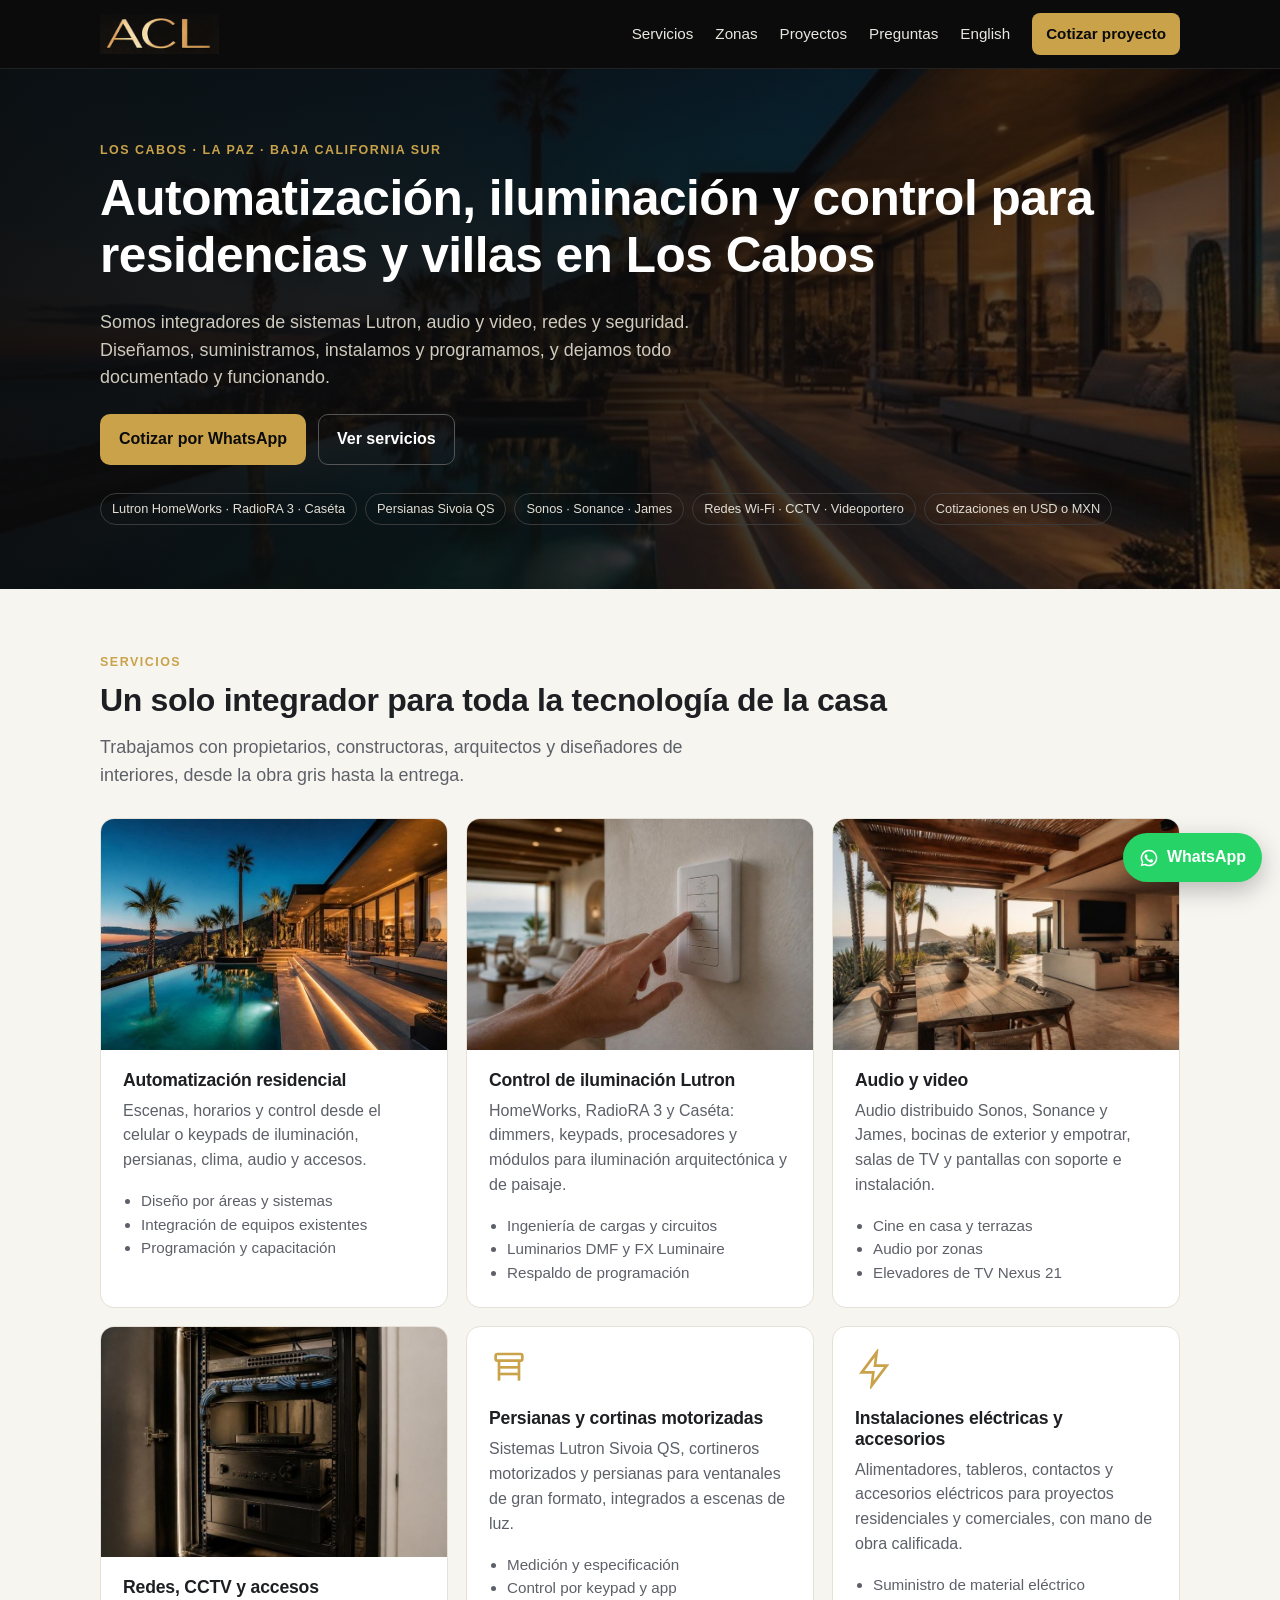
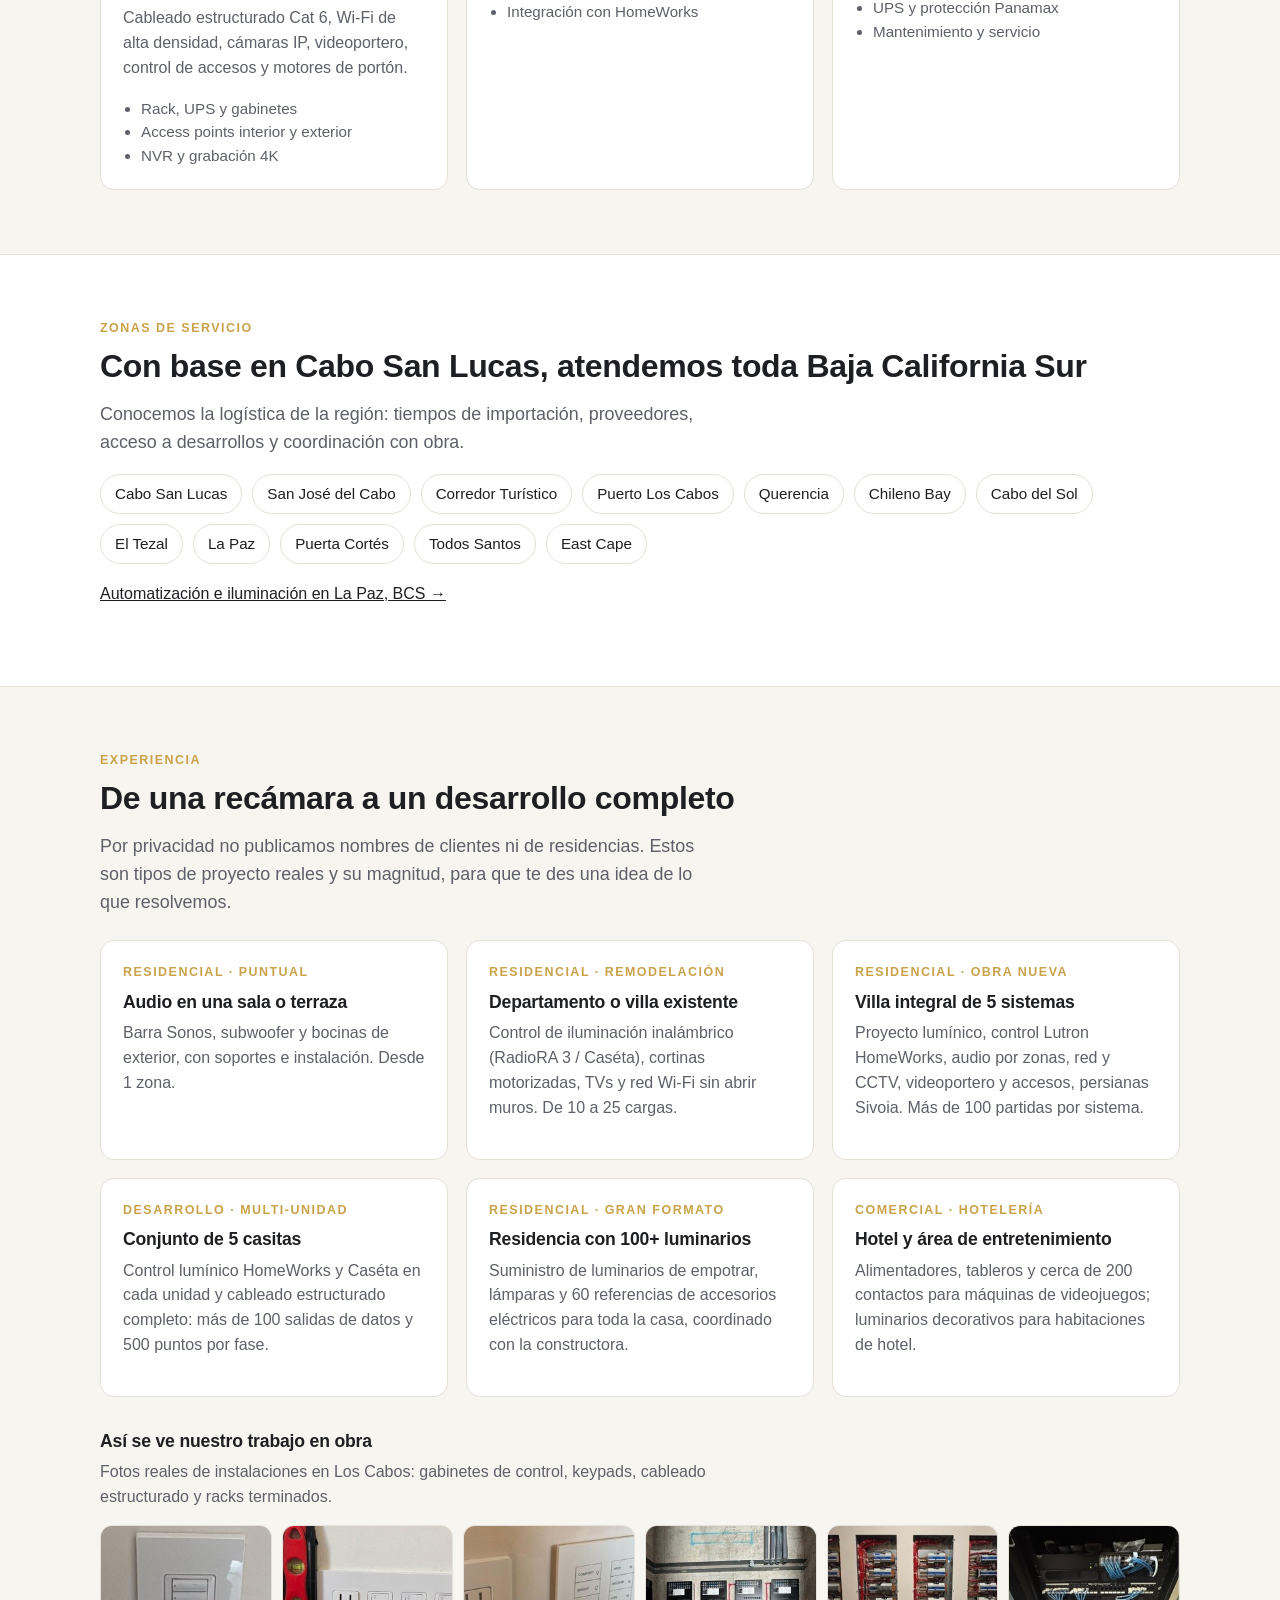
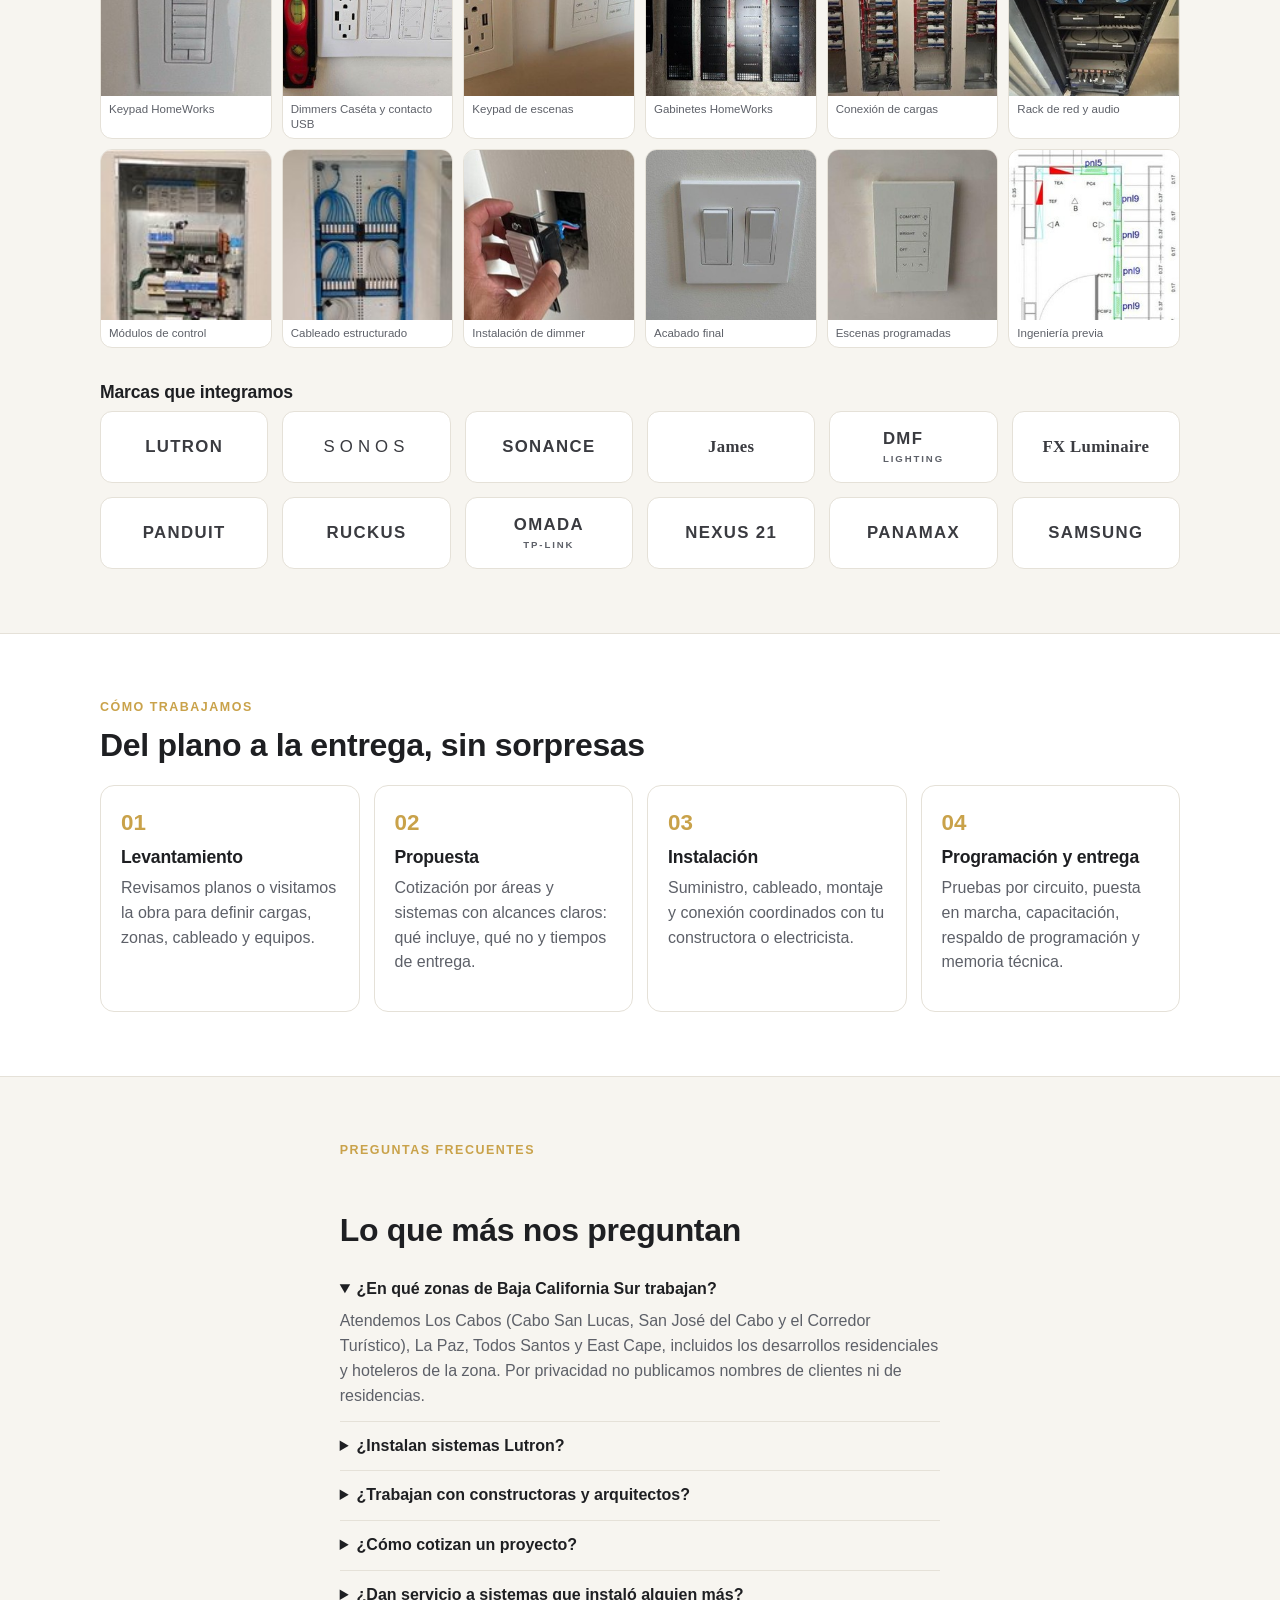
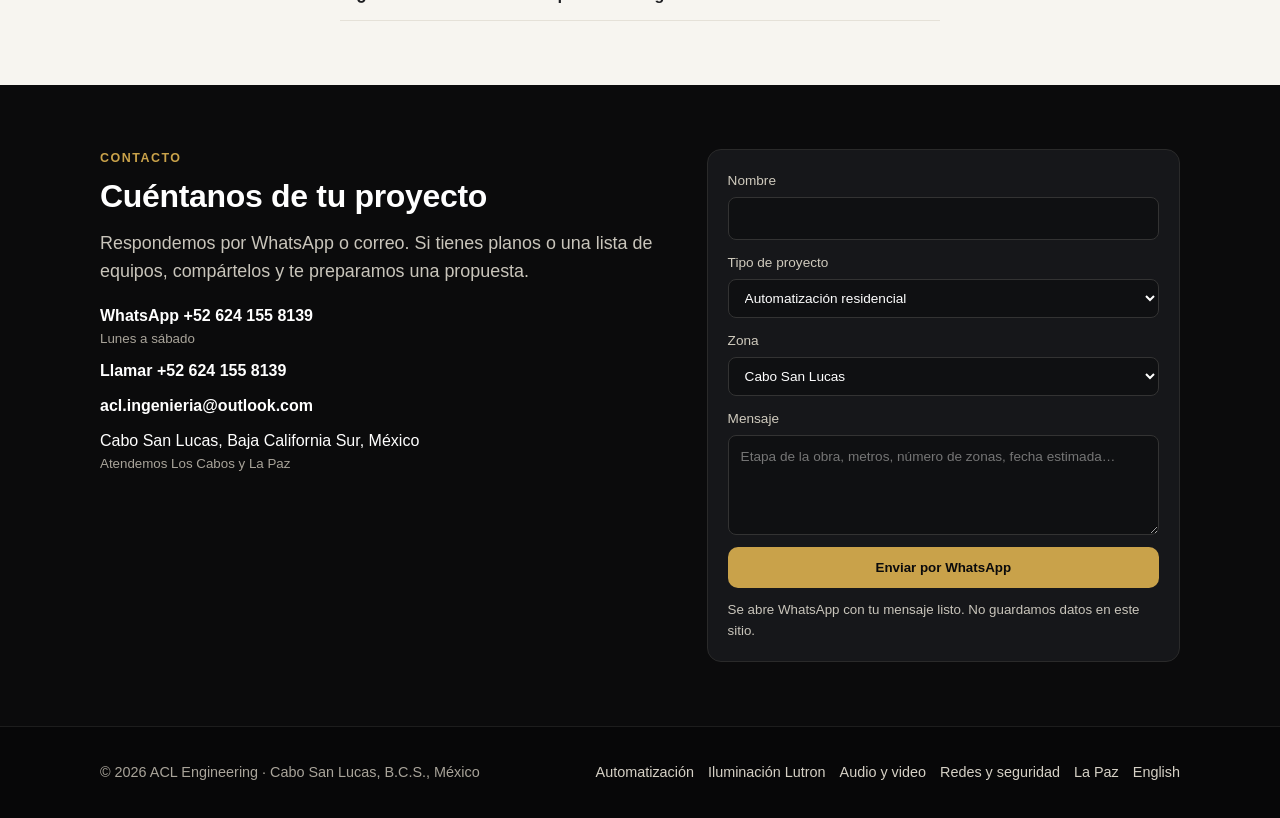
==== commit 58f9c101: "Imágenes: hero y servicios, galería de obra real, franja de marcas Co-Authored-By: Claude Fable 5.1 " ====
--- a/index.html
+++ b/index.html
@@ -16,7 +16,7 @@
   <meta property="og:title" content="Automatización e iluminación Lutron en Los Cabos | ACL Engineering">
   <meta property="og:description" content="Integradores de automatización residencial, iluminación Lutron, audio y video, redes y CCTV para villas en Los Cabos y La Paz, Baja California Sur.">
   <meta property="og:url" content="https://www.aclengineering.mx/">
-  <meta property="og:image" content="https://www.aclengineering.mx/img/logo-acl.png">
+  <meta property="og:image" content="https://www.aclengineering.mx/img/villa-los-cabos-atardecer.jpg">
   <meta name="geo.region" content="MX-BCS">
   <meta name="geo.placename" content="Cabo San Lucas, Baja California Sur">
   <script type="application/ld+json">
@@ -98,7 +98,8 @@
   </header>
 
   <main>
-    <section class="hero">
+    <section class="hero has-photo">
+      <img class="hero-photo" src="img/villa-los-cabos-atardecer.jpg" alt="Villa en Los Cabos al atardecer con iluminación arquitectónica y de paisaje" width="1920" height="1080" fetchpriority="high">
       <div class="wrap">
         <div class="eyebrow">Los Cabos · La Paz · Baja California Sur</div>
         <h1>Automatización, iluminación y control para residencias y villas en Los Cabos</h1>
@@ -123,30 +124,26 @@
         <h2>Un solo integrador para toda la tecnología de la casa</h2>
         <p class="lead">Trabajamos con propietarios, constructoras, arquitectos y diseñadores de interiores, desde la obra gris hasta la entrega.</p>
         <div class="grid grid-3" style="margin-top:28px">
-          <article class="card">
-            <svg class="icon" viewBox="0 0 24 24" fill="none" stroke="currentColor" stroke-width="1.6" aria-hidden="true"><path d="M3 11.5 12 4l9 7.5"/><path d="M5 10v10h14V10"/><path d="M10 20v-6h4v6"/></svg>
+          <article class="card has-photo"><img src="img/villa-los-cabos-atardecer-800.jpg" alt="Villa automatizada en Los Cabos" loading="lazy" width="800" height="533"><div class="body">
             <h3><a href="automatizacion-residencial-los-cabos.html">Automatización residencial</a></h3>
             <p class="muted">Escenas, horarios y control desde el celular o keypads de iluminación, persianas, clima, audio y accesos.</p>
             <ul><li>Diseño por áreas y sistemas</li><li>Integración de equipos existentes</li><li>Programación y capacitación</li></ul>
-          </article>
-          <article class="card">
-            <svg class="icon" viewBox="0 0 24 24" fill="none" stroke="currentColor" stroke-width="1.6" aria-hidden="true"><path d="M9 18h6"/><path d="M10 21h4"/><path d="M12 3a6 6 0 0 0-4 10.5c.7.7 1 1.5 1 2.5h6c0-1 .3-1.8 1-2.5A6 6 0 0 0 12 3z"/></svg>
+          </div></article>
+          <article class="card has-photo"><img src="img/keypad-control-iluminacion-800.jpg" alt="Keypad de control de iluminación en villa" loading="lazy" width="800" height="533"><div class="body">
             <h3><a href="control-de-iluminacion-lutron.html">Control de iluminación Lutron</a></h3>
             <p class="muted">HomeWorks, RadioRA 3 y Caséta: dimmers, keypads, procesadores y módulos para iluminación arquitectónica y de paisaje.</p>
             <ul><li>Ingeniería de cargas y circuitos</li><li>Luminarios DMF y FX Luminaire</li><li>Respaldo de programación</li></ul>
-          </article>
-          <article class="card">
-            <svg class="icon" viewBox="0 0 24 24" fill="none" stroke="currentColor" stroke-width="1.6" aria-hidden="true"><rect x="3" y="5" width="18" height="12" rx="2"/><path d="M8 21h8"/><path d="M12 17v4"/></svg>
+          </div></article>
+          <article class="card has-photo"><img src="img/terraza-audio-video-800.jpg" alt="Terraza con audio exterior y pantalla" loading="lazy" width="800" height="533"><div class="body">
             <h3><a href="audio-y-video.html">Audio y video</a></h3>
             <p class="muted">Audio distribuido Sonos, Sonance y James, bocinas de exterior y empotrar, salas de TV y pantallas con soporte e instalación.</p>
             <ul><li>Cine en casa y terrazas</li><li>Audio por zonas</li><li>Elevadores de TV Nexus 21</li></ul>
-          </article>
-          <article class="card">
-            <svg class="icon" viewBox="0 0 24 24" fill="none" stroke="currentColor" stroke-width="1.6" aria-hidden="true"><path d="M2 9a15 15 0 0 1 20 0"/><path d="M5.5 12.5a10 10 0 0 1 13 0"/><path d="M9 16a5 5 0 0 1 6 0"/><circle cx="12" cy="19.5" r="1"/></svg>
+          </div></article>
+          <article class="card has-photo"><img src="img/rack-redes-800.jpg" alt="Rack de red residencial ordenado" loading="lazy" width="800" height="533"><div class="body">
             <h3><a href="redes-y-seguridad.html">Redes, CCTV y accesos</a></h3>
             <p class="muted">Cableado estructurado Cat 6, Wi‑Fi de alta densidad, cámaras IP, videoportero, control de accesos y motores de portón.</p>
             <ul><li>Rack, UPS y gabinetes</li><li>Access points interior y exterior</li><li>NVR y grabación 4K</li></ul>
-          </article>
+          </div></article>
           <article class="card">
             <svg class="icon" viewBox="0 0 24 24" fill="none" stroke="currentColor" stroke-width="1.6" aria-hidden="true"><rect x="4" y="3" width="16" height="4" rx="1"/><path d="M6 7v12"/><path d="M18 7v12"/><path d="M6 11h12"/><path d="M6 15h12"/></svg>
             <h3>Persianas y cortinas motorizadas</h3>
@@ -188,9 +185,36 @@
           <article class="card"><div class="eyebrow">Residencial · gran formato</div><h3>Residencia con 100+ luminarios</h3><p class="muted">Suministro de luminarios de empotrar, lámparas y 60 referencias de accesorios eléctricos para toda la casa, coordinado con la constructora.</p></article>
           <article class="card"><div class="eyebrow">Comercial · hotelería</div><h3>Hotel y área de entretenimiento</h3><p class="muted">Alimentadores, tableros y cerca de 200 contactos para máquinas de videojuegos; luminarios decorativos para habitaciones de hotel.</p></article>
         </div>
-        <h3 style="margin-top:28px">Marcas que integramos</h3>
-        <div class="brands">
-          <span>Lutron</span><span>Sonos</span><span>Sonance</span><span>James Loudspeaker</span><span>DMF Lighting</span><span>FX Luminaire</span><span>Panduit</span><span>Ruckus</span><span>TP‑Link Omada</span><span>Nexus 21</span><span>Panamax</span><span>Samsung</span><span>Leviton</span>
+        <h3 style="margin-top:34px">Así se ve nuestro trabajo en obra</h3>
+        <p class="muted" style="max-width:70ch">Fotos reales de instalaciones en Los Cabos: gabinetes de control, keypads, cableado estructurado y racks terminados.</p>
+        <div class="gallery" style="margin-top:14px">
+          <figure><img src="img/obra/keypad-homeworks.jpg" alt="Keypad Lutron HomeWorks instalado en muro de villa en Los Cabos" loading="lazy" width="238" height="280"><figcaption>Keypad HomeWorks</figcaption></figure>
+          <figure><img src="img/obra/dimmers-caseta.jpg" alt="Dimmers Lutron Caséta y contacto USB nivelados en instalación" loading="lazy" width="435" height="303"><figcaption>Dimmers Caséta y contacto USB</figcaption></figure>
+          <figure><img src="img/obra/keypad-contacto-usb.jpg" alt="Keypad de escenas y contacto con puertos USB" loading="lazy" width="386" height="251"><figcaption>Keypad de escenas</figcaption></figure>
+          <figure class="tall"><img src="img/obra/paneles-homeworks.jpg" alt="Gabinetes de dimming Lutron HomeWorks montados en muro de concreto" loading="lazy" width="317" height="307"><figcaption>Gabinetes HomeWorks</figcaption></figure>
+          <figure><img src="img/obra/paneles-cableado.jpg" alt="Cableado de cargas en módulos de dimming" loading="lazy" width="392" height="256"><figcaption>Conexión de cargas</figcaption></figure>
+          <figure><img src="img/obra/rack-red.jpg" alt="Rack de red y audio con patch panel y cableado ordenado" loading="lazy" width="261" height="288"><figcaption>Rack de red y audio</figcaption></figure>
+          <figure class="tall"><img src="img/obra/modulos-control.jpg" alt="Módulos de control en gabinete" loading="lazy" width="131" height="396"><figcaption>Módulos de control</figcaption></figure>
+          <figure class="tall"><img src="img/obra/cableado-estructurado.jpg" alt="Cableado estructurado Cat 6 en gabinete de pared" loading="lazy" width="138" height="245"><figcaption>Cableado estructurado</figcaption></figure>
+          <figure><img src="img/obra/instalacion-dimmer.jpg" alt="Instalación de dimmer en caja de muro" loading="lazy" width="235" height="301"><figcaption>Instalación de dimmer</figcaption></figure>
+          <figure><img src="img/obra/apagadores.jpg" alt="Apagadores instalados y alineados" loading="lazy" width="372" height="311"><figcaption>Acabado final</figcaption></figure>
+          <figure><img src="img/obra/keypad-escenas.jpg" alt="Keypad con escenas Comfort, Bright y Off" loading="lazy" width="246" height="254"><figcaption>Escenas programadas</figcaption></figure>
+          <figure><img src="img/obra/plano-ingenieria.jpg" alt="Plano de ingeniería con ubicación de paneles" loading="lazy" width="244" height="310"><figcaption>Ingeniería previa</figcaption></figure>
+        </div>
+        <h3 style="margin-top:34px">Marcas que integramos</h3>
+        <div class="brand-strip" aria-label="Marcas">
+          <div class="brand"><span class="wordmark">Lutron</span></div>
+          <div class="brand"><span class="wordmark light">Sonos</span></div>
+          <div class="brand"><span class="wordmark">Sonance</span></div>
+          <div class="brand"><span class="wordmark serif">James</span></div>
+          <div class="brand"><span class="wordmark">DMF<small>Lighting</small></span></div>
+          <div class="brand"><span class="wordmark serif">FX Luminaire</span></div>
+          <div class="brand"><span class="wordmark">Panduit</span></div>
+          <div class="brand"><span class="wordmark">Ruckus</span></div>
+          <div class="brand"><span class="wordmark">Omada<small>TP-Link</small></span></div>
+          <div class="brand"><span class="wordmark">Nexus 21</span></div>
+          <div class="brand"><span class="wordmark">Panamax</span></div>
+          <div class="brand"><span class="wordmark">Samsung</span></div>
         </div>
       </div>
     </section>
--- a/styles.css
+++ b/styles.css
@@ -129,3 +129,35 @@
 .prose ul { padding-left: 20px; }
 .breadcrumb { font-size: .85rem; color: #a9a49a; margin-bottom: 10px; }
 .breadcrumb a { color: #d5d0c5; text-decoration: none; }
+
+/* Imágenes de servicio y galería de obra */
+.hero.has-photo { position: relative; overflow: hidden; background: var(--ink); }
+.hero.has-photo .wrap { position: relative; z-index: 1; }
+.hero-photo { position: absolute; inset: 0; width: 100%; height: 100%; object-fit: cover; opacity: .55; }
+.hero.has-photo::after { content: ""; position: absolute; inset: 0; background: linear-gradient(90deg, rgba(11,11,12,.92) 0%, rgba(11,11,12,.75) 45%, rgba(11,11,12,.25) 100%); }
+.hero.has-photo .wrap { z-index: 2; }
+.card.has-photo { padding: 0; overflow: hidden; }
+.card.has-photo img { width: 100%; aspect-ratio: 3/2; object-fit: cover; }
+.card.has-photo .body { padding: 20px 22px 22px; }
+.gallery { display: grid; grid-template-columns: repeat(6, 1fr); gap: 10px; }
+@media (max-width: 900px) { .gallery { grid-template-columns: repeat(3, 1fr); } }
+@media (max-width: 520px) { .gallery { grid-template-columns: repeat(2, 1fr); } }
+.gallery figure { margin: 0; background: #fff; border: 1px solid var(--line); border-radius: 12px; overflow: hidden; }
+.gallery img { width: 100%; aspect-ratio: 1; object-fit: cover; }
+.gallery figcaption { font-size: .72rem; color: var(--muted); padding: 6px 8px; line-height: 1.3; }
+.gallery .tall img { object-position: top; }
+.brand-strip { display: grid; grid-template-columns: repeat(6, 1fr); gap: 14px; align-items: center; }
+@media (max-width: 900px) { .brand-strip { grid-template-columns: repeat(3, 1fr); } }
+@media (max-width: 520px) { .brand-strip { grid-template-columns: repeat(2, 1fr); } }
+.brand-strip .brand { background: #fff; border: 1px solid var(--line); border-radius: 12px; height: 72px; display: flex; align-items: center; justify-content: center; padding: 10px 14px; }
+.brand-strip .brand img { max-height: 36px; width: auto; max-width: 100%; filter: grayscale(1); opacity: .8; transition: .2s; }
+.brand-strip .brand:hover img { filter: none; opacity: 1; }
+.brand-strip .wordmark { font-weight: 800; letter-spacing: .08em; color: #3a3b40; font-size: 1.05rem; text-transform: uppercase; }
+.brand-strip .wordmark.serif { font-family: Georgia, "Times New Roman", serif; letter-spacing: .02em; text-transform: none; font-weight: 700; }
+.brand-strip .wordmark.light { font-weight: 400; letter-spacing: .3em; }
+.brand-strip .wordmark small { display: block; font-size: .6rem; letter-spacing: .2em; font-weight: 600; color: var(--muted); text-align: center; }
+
+.page-hero.has-photo { position: relative; overflow: hidden; }
+.page-hero.has-photo .hero-photo { position: absolute; inset: 0; width: 100%; height: 100%; object-fit: cover; opacity: .5; }
+.page-hero.has-photo::after { content: ""; position: absolute; inset: 0; background: linear-gradient(90deg, rgba(11,11,12,.94) 0%, rgba(11,11,12,.8) 50%, rgba(11,11,12,.35) 100%); }
+.page-hero.has-photo .wrap { position: relative; z-index: 2; }
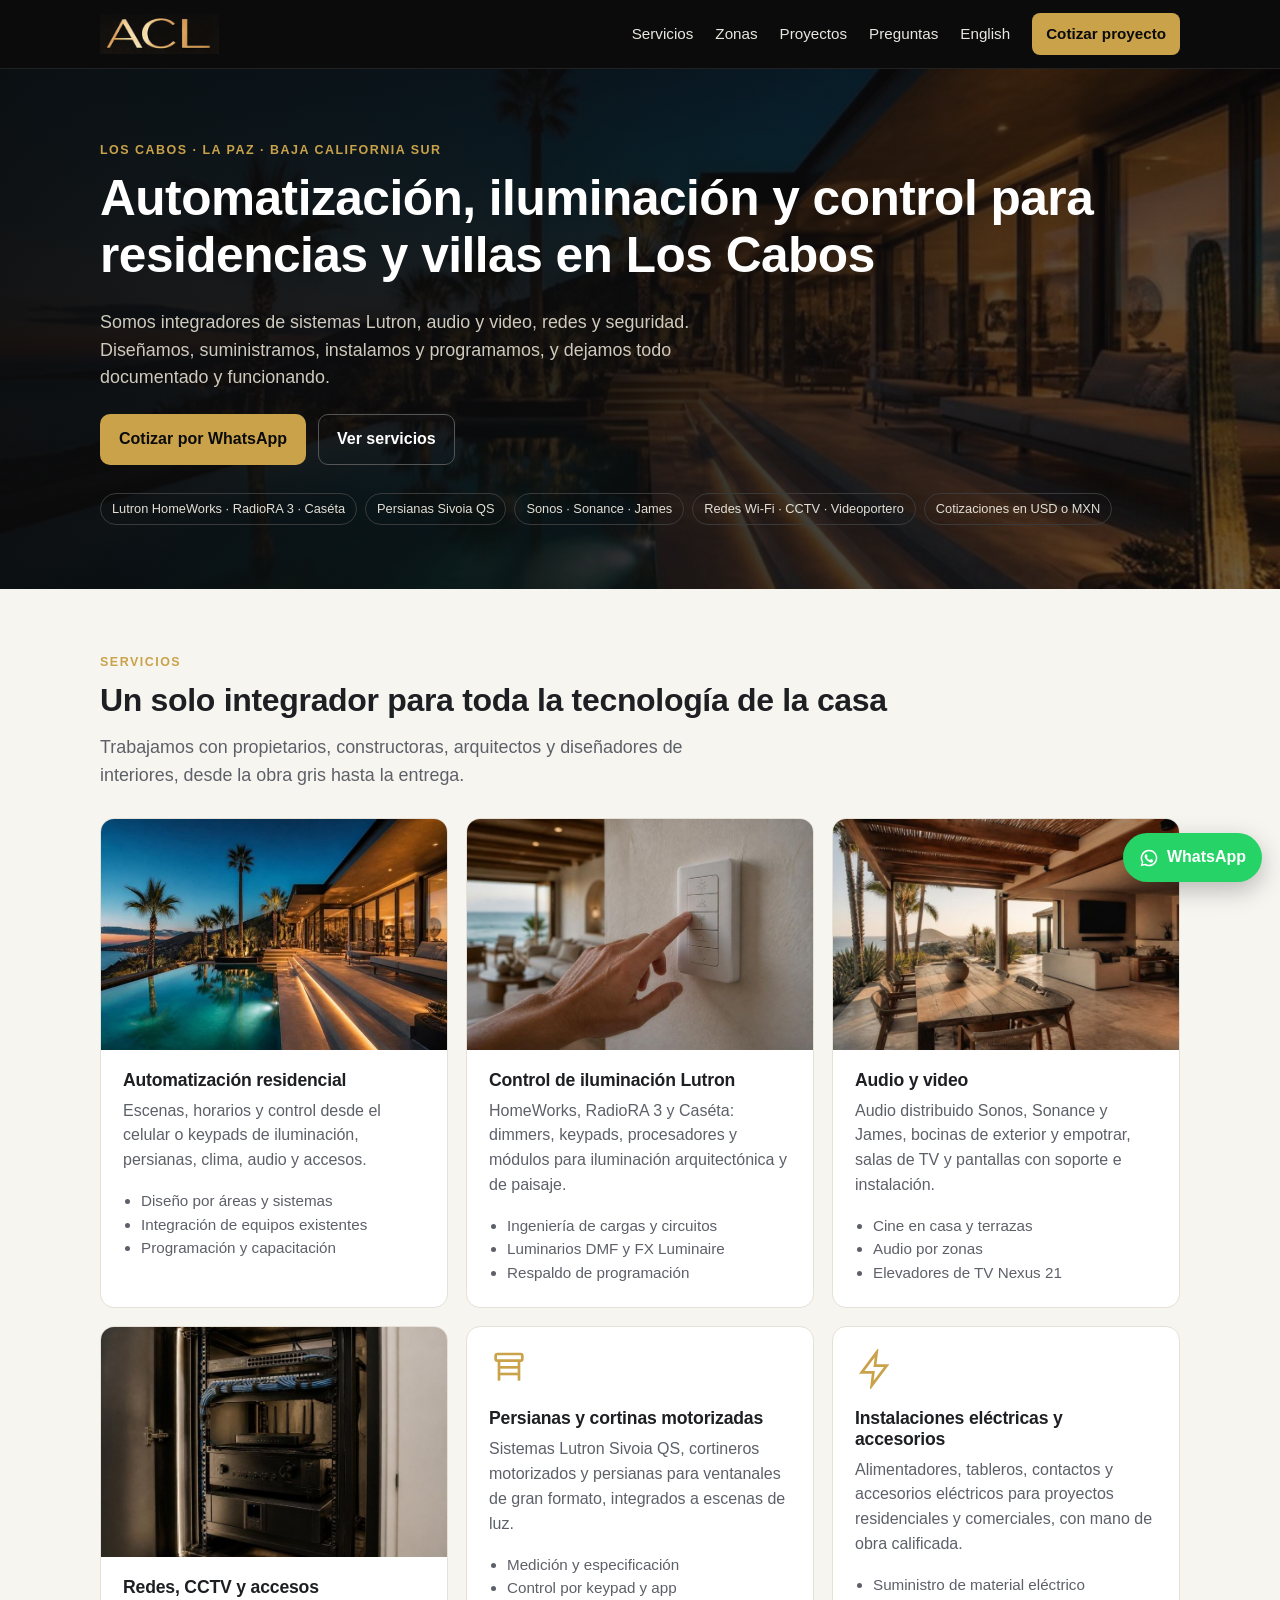
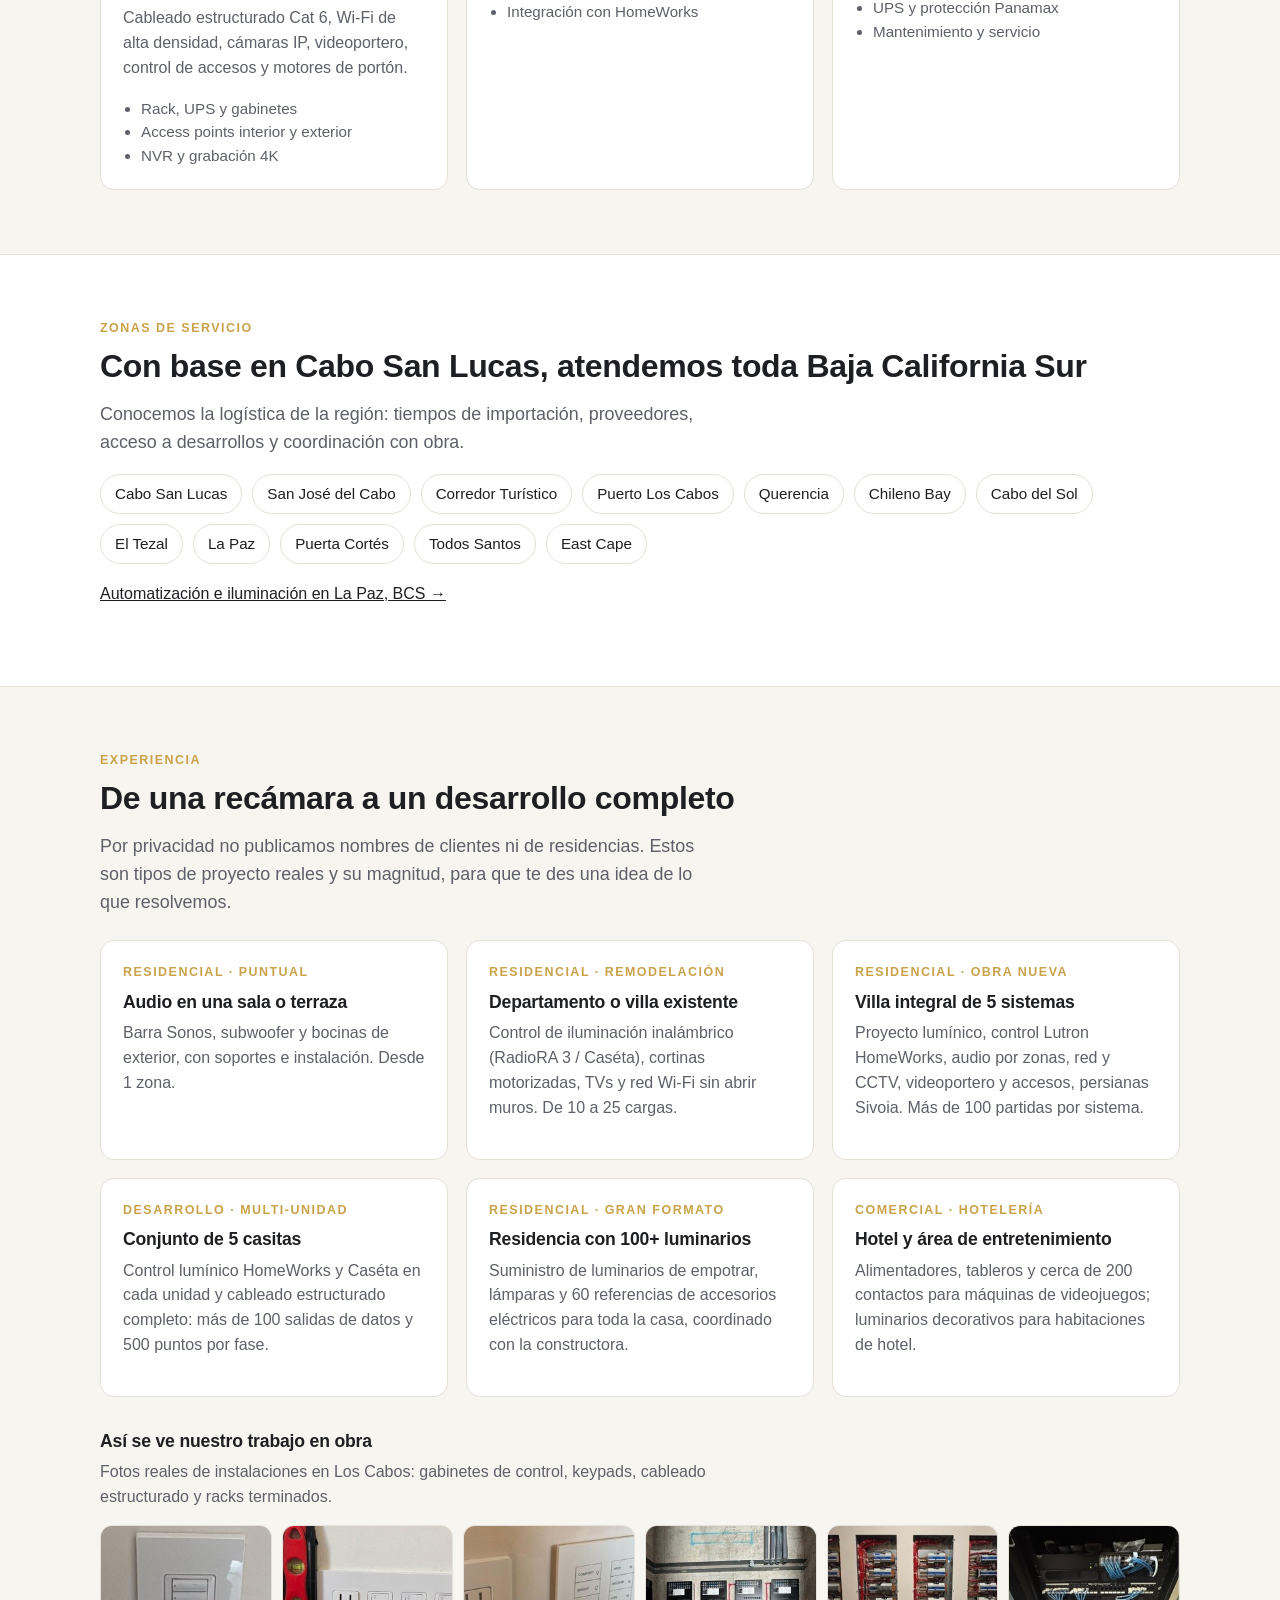
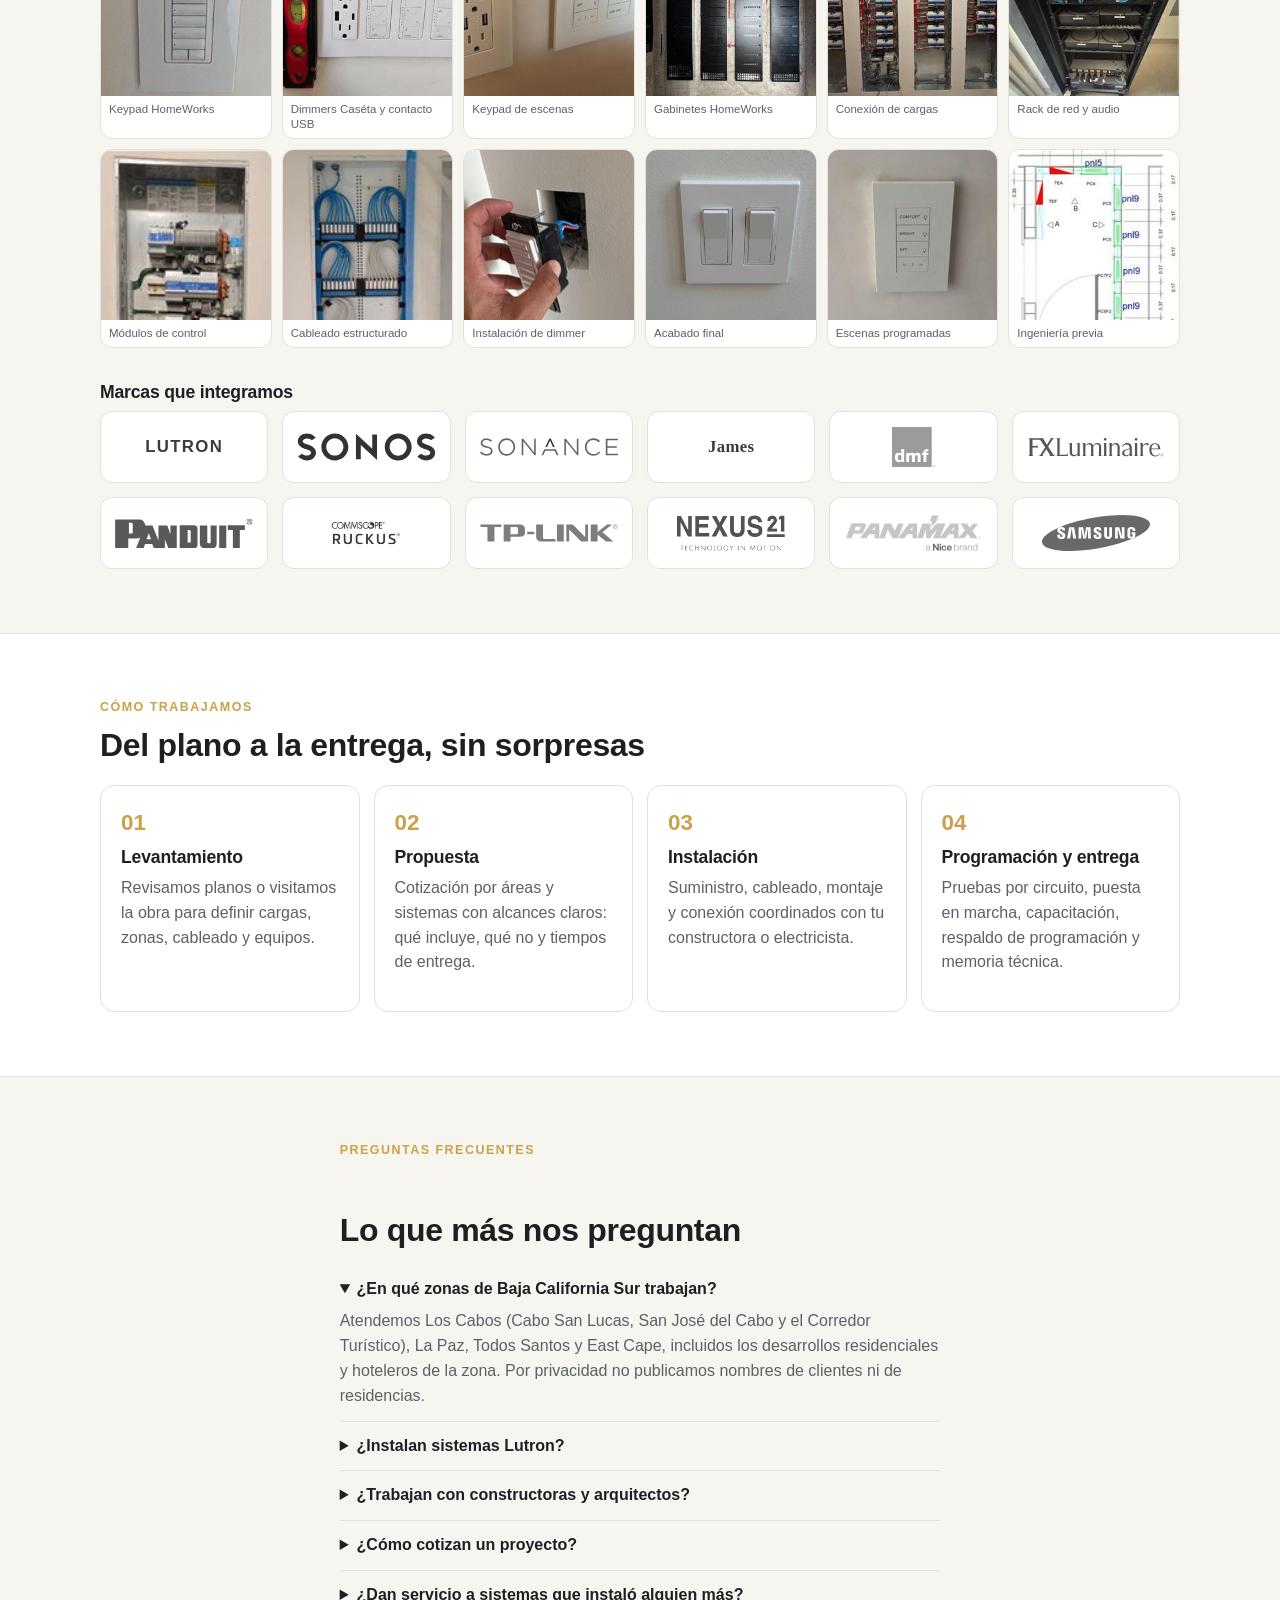
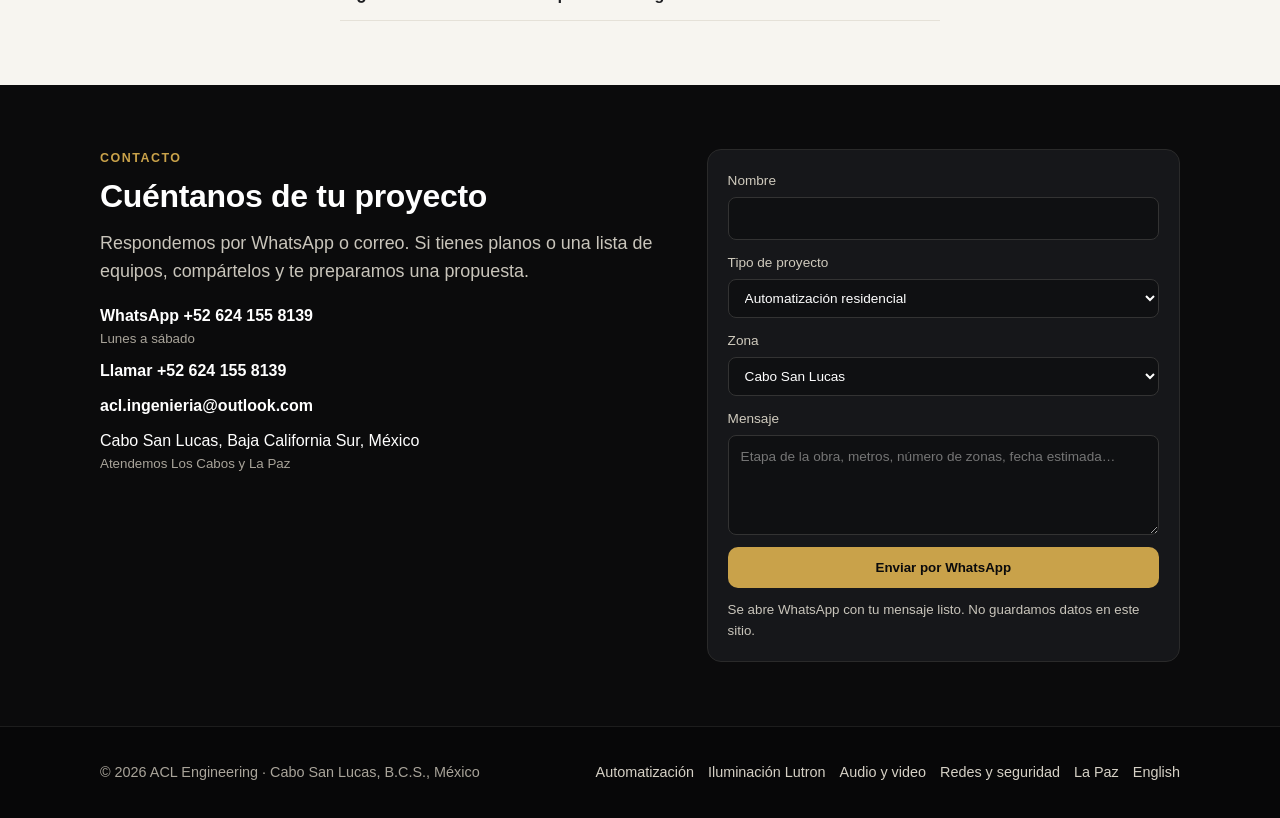
==== commit 5ca4325f: "Logotipos oficiales de marcas en la franja Co-Authored-By: Claude Fable 5.1 <noreply@anthropic.com>" ====
--- a/index.html
+++ b/index.html
@@ -204,17 +204,17 @@
         <h3 style="margin-top:34px">Marcas que integramos</h3>
         <div class="brand-strip" aria-label="Marcas">
           <div class="brand"><span class="wordmark">Lutron</span></div>
-          <div class="brand"><span class="wordmark light">Sonos</span></div>
-          <div class="brand"><span class="wordmark">Sonance</span></div>
-          <div class="brand"><span class="wordmark serif">James</span></div>
-          <div class="brand"><span class="wordmark">DMF<small>Lighting</small></span></div>
-          <div class="brand"><span class="wordmark serif">FX Luminaire</span></div>
-          <div class="brand"><span class="wordmark">Panduit</span></div>
-          <div class="brand"><span class="wordmark">Ruckus</span></div>
-          <div class="brand"><span class="wordmark">Omada<small>TP-Link</small></span></div>
-          <div class="brand"><span class="wordmark">Nexus 21</span></div>
-          <div class="brand"><span class="wordmark">Panamax</span></div>
-          <div class="brand"><span class="wordmark">Samsung</span></div>
+<div class="brand"><img src="img/marcas/sonos.svg" alt="Sonos" loading="lazy"></div>
+<div class="brand"><img src="img/marcas/sonance.svg" alt="Sonance" loading="lazy"></div>
+<div class="brand"><span class="wordmark serif">James</span></div>
+<div class="brand"><img src="img/marcas/dmf.png" alt="DMF Lighting" loading="lazy" style="max-height:44px"></div>
+<div class="brand"><img src="img/marcas/fx-luminaire.svg" alt="FX Luminaire" loading="lazy"></div>
+<div class="brand"><img src="img/marcas/panduit.svg" alt="Panduit" loading="lazy"></div>
+<div class="brand"><img src="img/marcas/ruckus.png" alt="Ruckus Networks" loading="lazy"></div>
+<div class="brand"><img src="img/marcas/tp-link.svg" alt="TP-Link" loading="lazy"></div>
+<div class="brand"><img src="img/marcas/nexus21.png" alt="Nexus 21" loading="lazy"></div>
+<div class="brand"><img src="img/marcas/panamax.svg" alt="Panamax" loading="lazy"></div>
+<div class="brand"><img src="img/marcas/samsung.svg" alt="Samsung" loading="lazy"></div>
         </div>
       </div>
     </section>
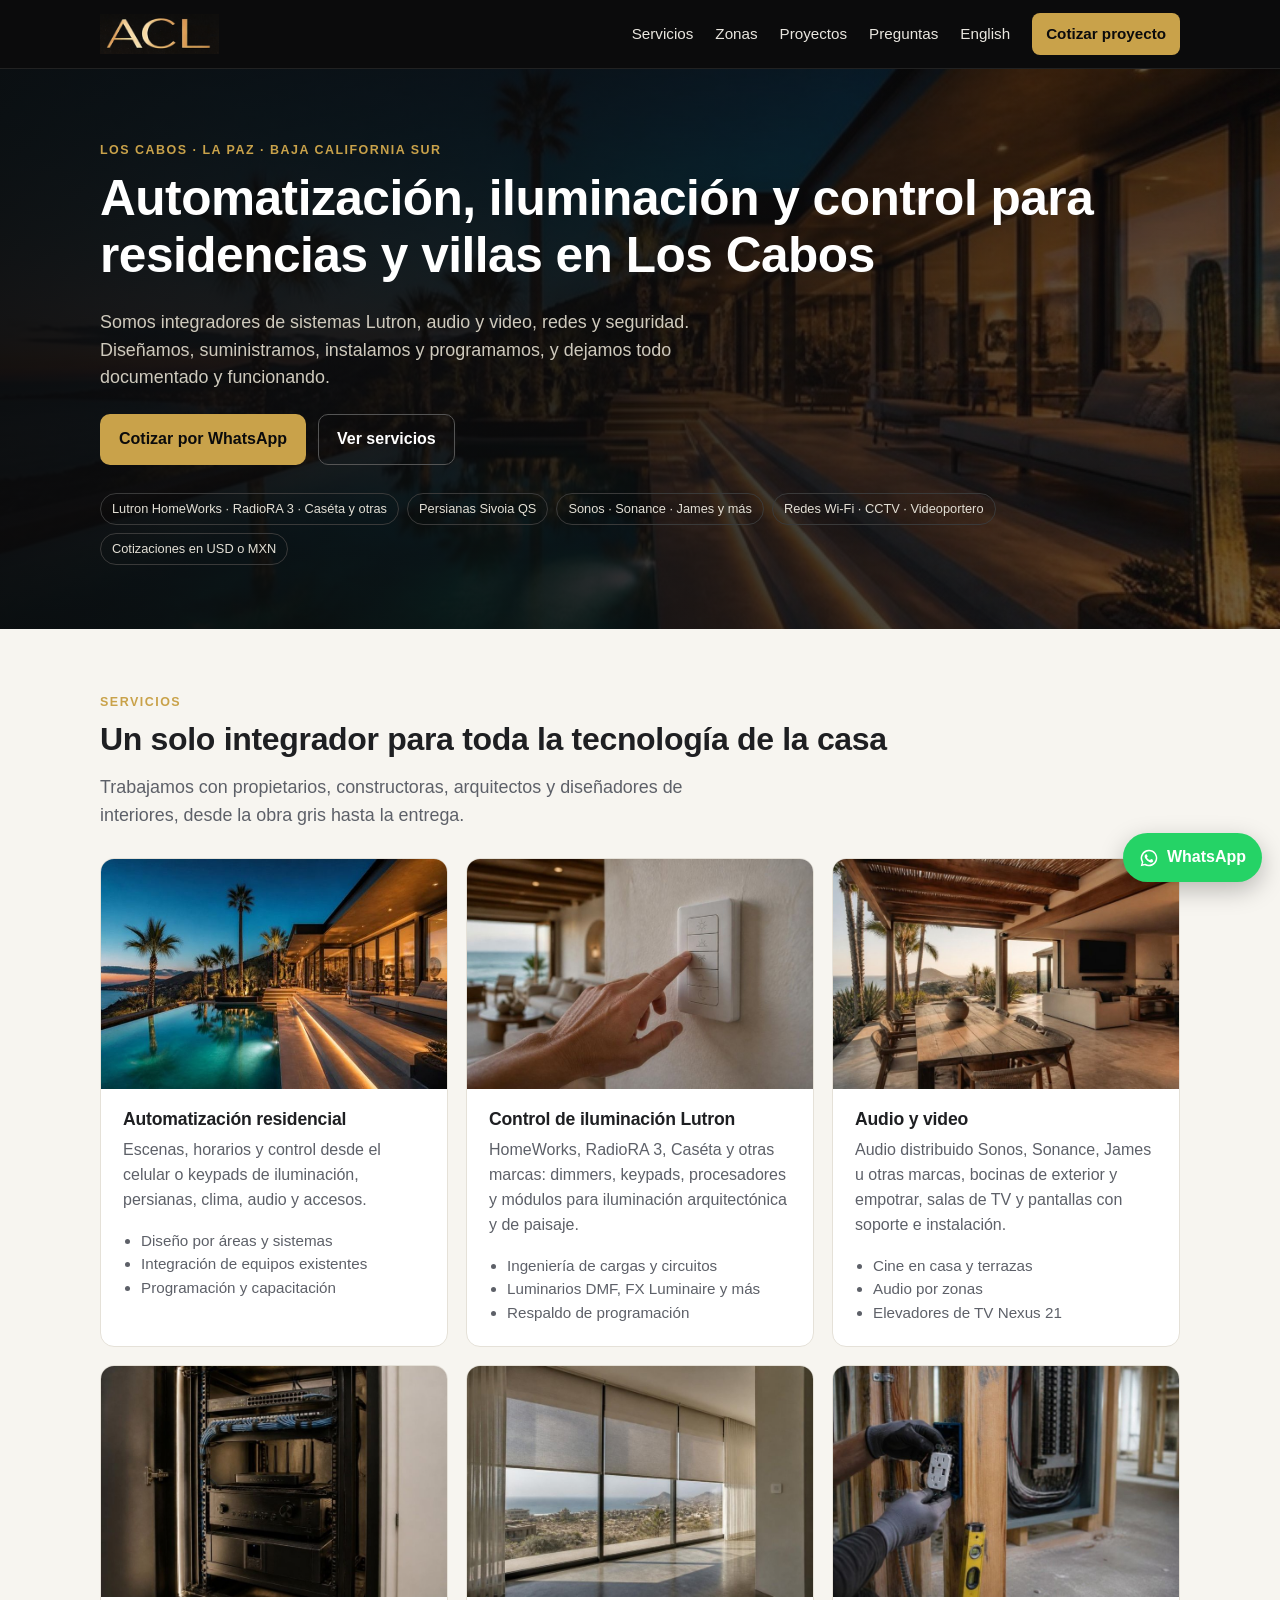
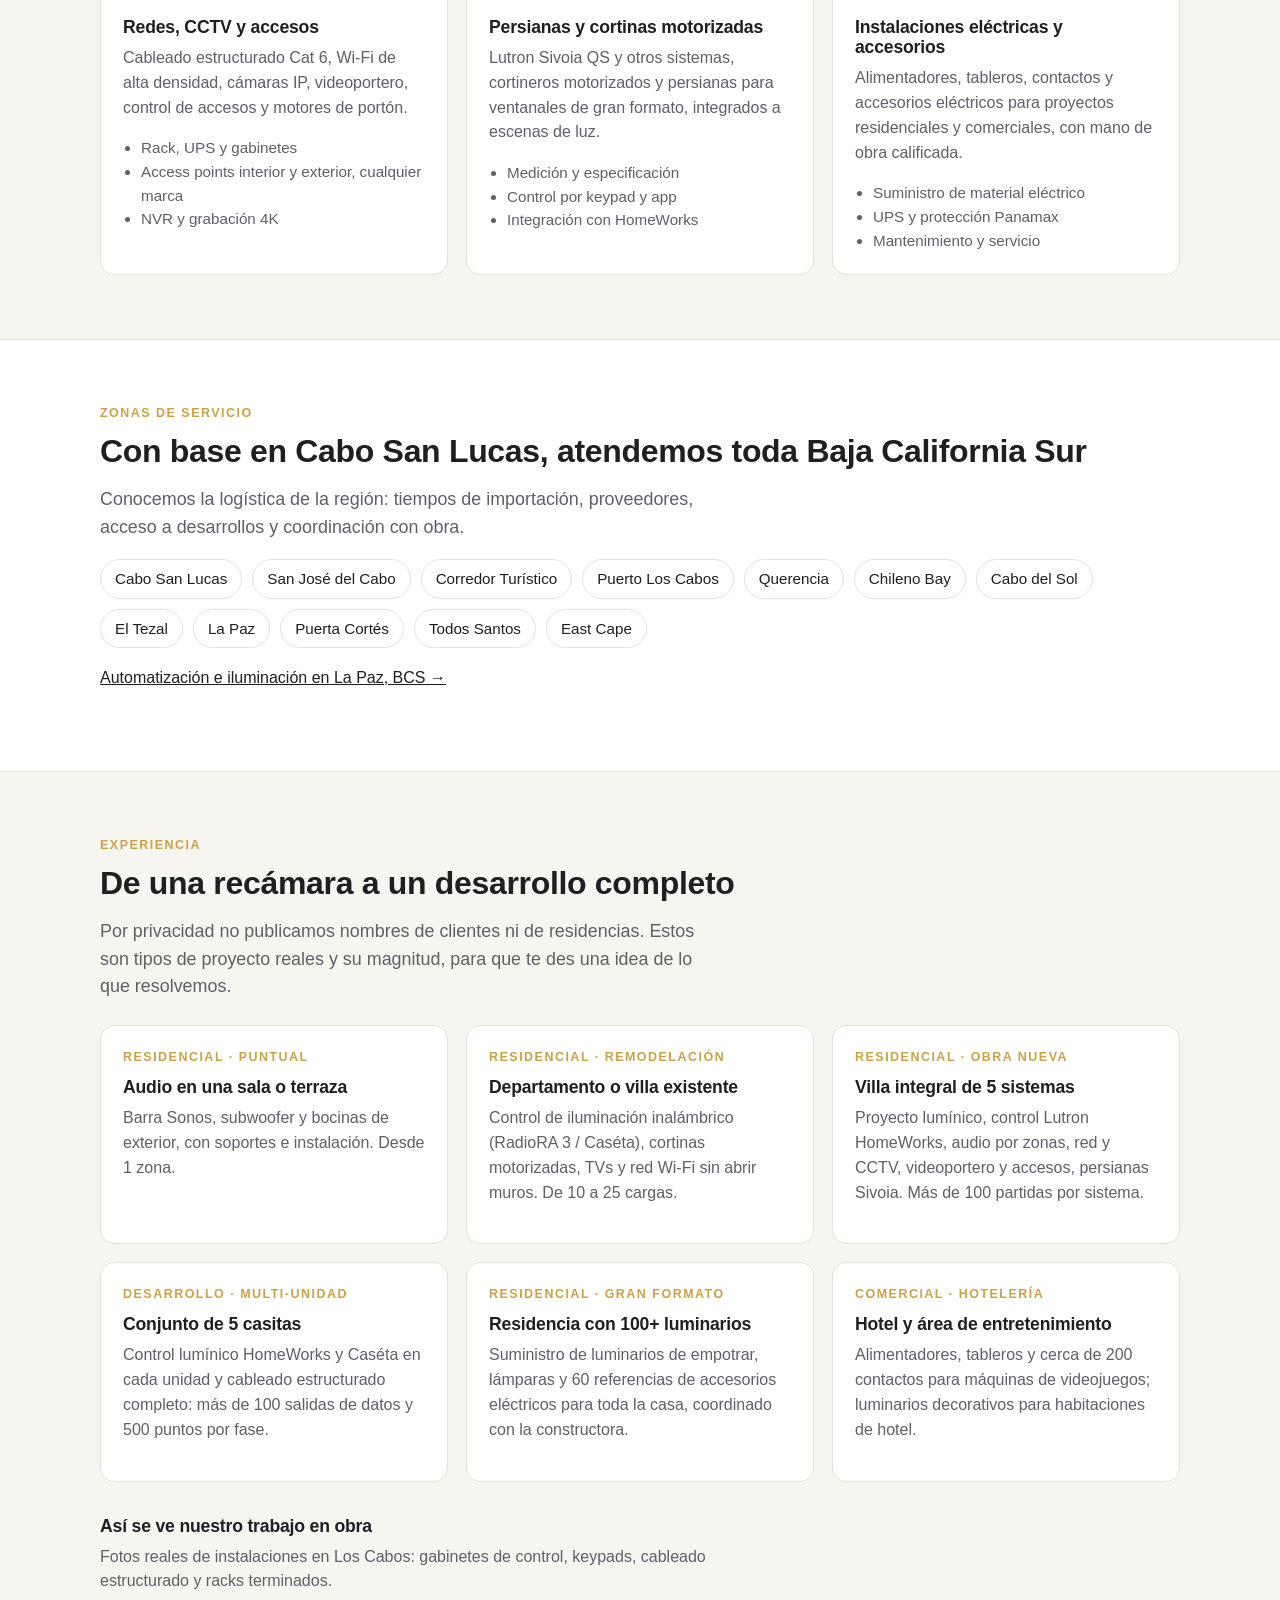
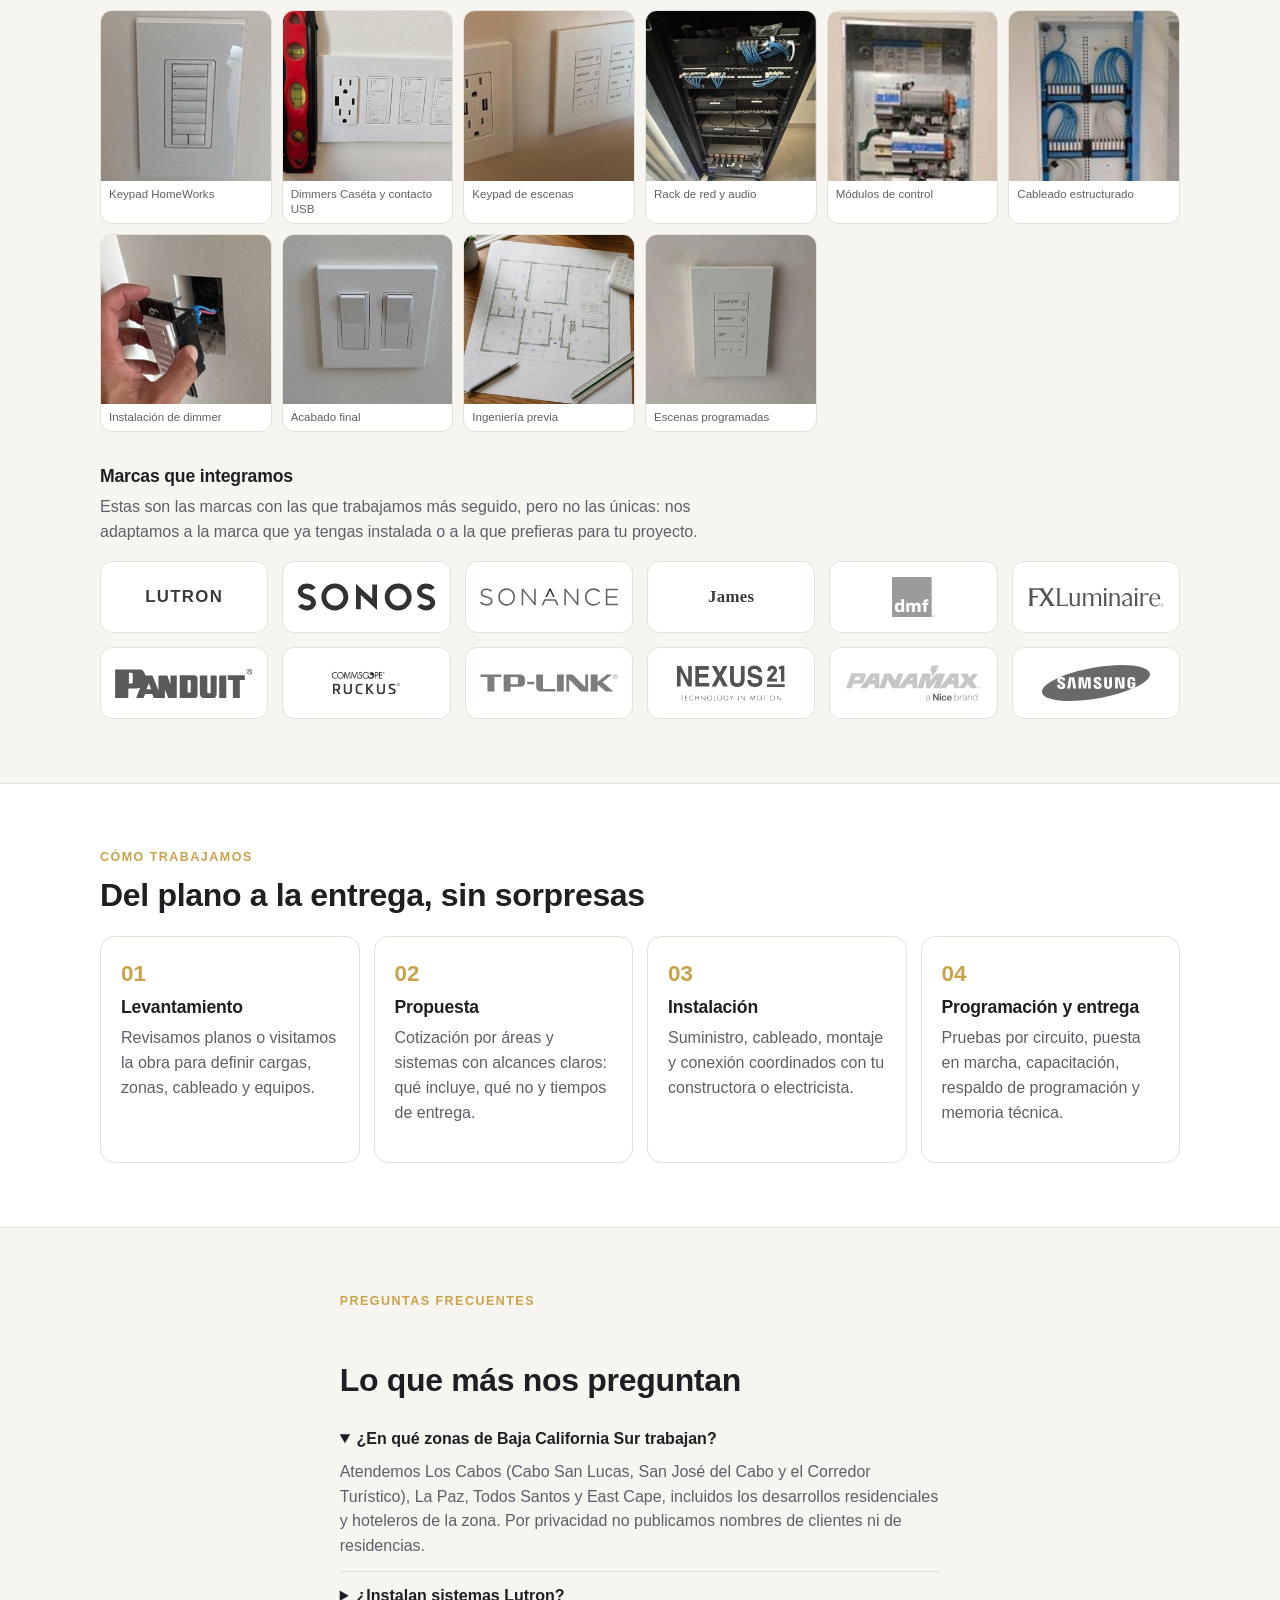
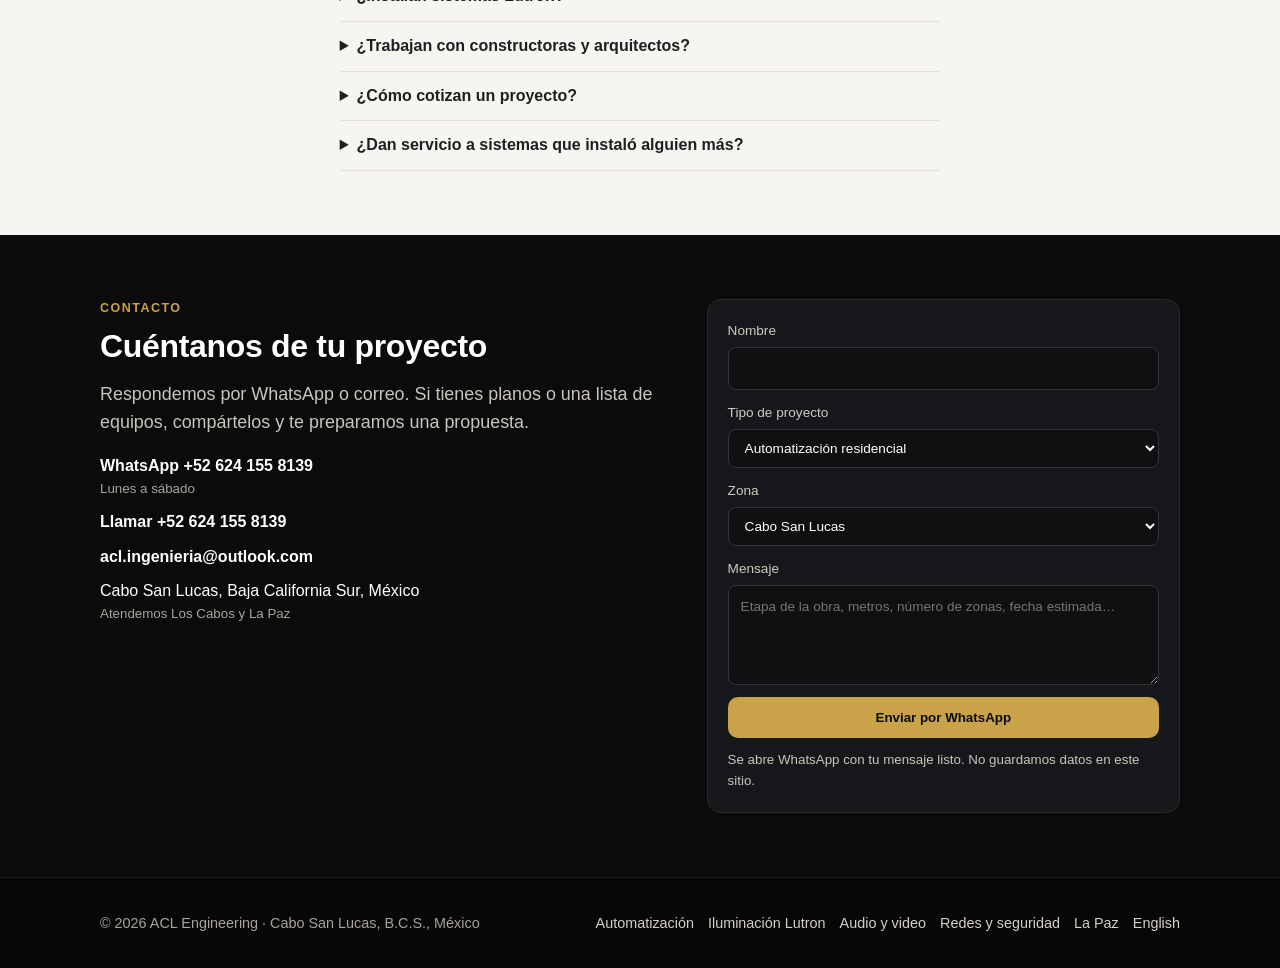
==== commit 408896e5: "Imágenes de persianas y eléctrico, galería sin fotos sensibles, leyenda de otras marcas Co-Authored-" ====
--- a/index.html
+++ b/index.html
@@ -109,9 +109,9 @@
           <a class="btn btn-ghost" href="#servicios">Ver servicios</a>
         </div>
         <div class="chips" aria-label="Especialidades">
-          <span class="chip">Lutron HomeWorks · RadioRA 3 · Caséta</span>
+          <span class="chip">Lutron HomeWorks · RadioRA 3 · Caséta y otras</span>
           <span class="chip">Persianas Sivoia QS</span>
-          <span class="chip">Sonos · Sonance · James</span>
+          <span class="chip">Sonos · Sonance · James y más</span>
           <span class="chip">Redes Wi‑Fi · CCTV · Videoportero</span>
           <span class="chip">Cotizaciones en USD o MXN</span>
         </div>
@@ -131,31 +131,29 @@
           </div></article>
           <article class="card has-photo"><img src="img/keypad-control-iluminacion-800.jpg" alt="Keypad de control de iluminación en villa" loading="lazy" width="800" height="533"><div class="body">
             <h3><a href="control-de-iluminacion-lutron.html">Control de iluminación Lutron</a></h3>
-            <p class="muted">HomeWorks, RadioRA 3 y Caséta: dimmers, keypads, procesadores y módulos para iluminación arquitectónica y de paisaje.</p>
-            <ul><li>Ingeniería de cargas y circuitos</li><li>Luminarios DMF y FX Luminaire</li><li>Respaldo de programación</li></ul>
+            <p class="muted">HomeWorks, RadioRA 3, Caséta y otras marcas: dimmers, keypads, procesadores y módulos para iluminación arquitectónica y de paisaje.</p>
+            <ul><li>Ingeniería de cargas y circuitos</li><li>Luminarios DMF, FX Luminaire y más</li><li>Respaldo de programación</li></ul>
           </div></article>
           <article class="card has-photo"><img src="img/terraza-audio-video-800.jpg" alt="Terraza con audio exterior y pantalla" loading="lazy" width="800" height="533"><div class="body">
             <h3><a href="audio-y-video.html">Audio y video</a></h3>
-            <p class="muted">Audio distribuido Sonos, Sonance y James, bocinas de exterior y empotrar, salas de TV y pantallas con soporte e instalación.</p>
+            <p class="muted">Audio distribuido Sonos, Sonance, James u otras marcas, bocinas de exterior y empotrar, salas de TV y pantallas con soporte e instalación.</p>
             <ul><li>Cine en casa y terrazas</li><li>Audio por zonas</li><li>Elevadores de TV Nexus 21</li></ul>
           </div></article>
           <article class="card has-photo"><img src="img/rack-redes-800.jpg" alt="Rack de red residencial ordenado" loading="lazy" width="800" height="533"><div class="body">
             <h3><a href="redes-y-seguridad.html">Redes, CCTV y accesos</a></h3>
             <p class="muted">Cableado estructurado Cat 6, Wi‑Fi de alta densidad, cámaras IP, videoportero, control de accesos y motores de portón.</p>
-            <ul><li>Rack, UPS y gabinetes</li><li>Access points interior y exterior</li><li>NVR y grabación 4K</li></ul>
-          </div></article>
-          <article class="card">
-            <svg class="icon" viewBox="0 0 24 24" fill="none" stroke="currentColor" stroke-width="1.6" aria-hidden="true"><rect x="4" y="3" width="16" height="4" rx="1"/><path d="M6 7v12"/><path d="M18 7v12"/><path d="M6 11h12"/><path d="M6 15h12"/></svg>
+            <ul><li>Rack, UPS y gabinetes</li><li>Access points interior y exterior, cualquier marca</li><li>NVR y grabación 4K</li></ul>
+          </div></article>
+          <article class="card has-photo"><img src="img/persianas-motorizadas-800.jpg" alt="Persianas motorizadas en ventanal de villa con vista al mar" loading="lazy" width="800" height="533"><div class="body">
             <h3>Persianas y cortinas motorizadas</h3>
-            <p class="muted">Sistemas Lutron Sivoia QS, cortineros motorizados y persianas para ventanales de gran formato, integrados a escenas de luz.</p>
+            <p class="muted">Lutron Sivoia QS y otros sistemas, cortineros motorizados y persianas para ventanales de gran formato, integrados a escenas de luz.</p>
             <ul><li>Medición y especificación</li><li>Control por keypad y app</li><li>Integración con HomeWorks</li></ul>
-          </article>
-          <article class="card">
-            <svg class="icon" viewBox="0 0 24 24" fill="none" stroke="currentColor" stroke-width="1.6" aria-hidden="true"><path d="M13 2 4 14h7l-1 8 9-12h-7l1-8z"/></svg>
+          </div></article>
+          <article class="card has-photo"><img src="img/instalacion-electrica-800.jpg" alt="Instalación de contacto eléctrico en obra" loading="lazy" width="800" height="533"><div class="body">
             <h3>Instalaciones eléctricas y accesorios</h3>
             <p class="muted">Alimentadores, tableros, contactos y accesorios eléctricos para proyectos residenciales y comerciales, con mano de obra calificada.</p>
             <ul><li>Suministro de material eléctrico</li><li>UPS y protección Panamax</li><li>Mantenimiento y servicio</li></ul>
-          </article>
+          </div></article>
         </div>
       </div>
     </section>
@@ -191,17 +189,16 @@
           <figure><img src="img/obra/keypad-homeworks.jpg" alt="Keypad Lutron HomeWorks instalado en muro de villa en Los Cabos" loading="lazy" width="238" height="280"><figcaption>Keypad HomeWorks</figcaption></figure>
           <figure><img src="img/obra/dimmers-caseta.jpg" alt="Dimmers Lutron Caséta y contacto USB nivelados en instalación" loading="lazy" width="435" height="303"><figcaption>Dimmers Caséta y contacto USB</figcaption></figure>
           <figure><img src="img/obra/keypad-contacto-usb.jpg" alt="Keypad de escenas y contacto con puertos USB" loading="lazy" width="386" height="251"><figcaption>Keypad de escenas</figcaption></figure>
-          <figure class="tall"><img src="img/obra/paneles-homeworks.jpg" alt="Gabinetes de dimming Lutron HomeWorks montados en muro de concreto" loading="lazy" width="317" height="307"><figcaption>Gabinetes HomeWorks</figcaption></figure>
-          <figure><img src="img/obra/paneles-cableado.jpg" alt="Cableado de cargas en módulos de dimming" loading="lazy" width="392" height="256"><figcaption>Conexión de cargas</figcaption></figure>
           <figure><img src="img/obra/rack-red.jpg" alt="Rack de red y audio con patch panel y cableado ordenado" loading="lazy" width="261" height="288"><figcaption>Rack de red y audio</figcaption></figure>
           <figure class="tall"><img src="img/obra/modulos-control.jpg" alt="Módulos de control en gabinete" loading="lazy" width="131" height="396"><figcaption>Módulos de control</figcaption></figure>
           <figure class="tall"><img src="img/obra/cableado-estructurado.jpg" alt="Cableado estructurado Cat 6 en gabinete de pared" loading="lazy" width="138" height="245"><figcaption>Cableado estructurado</figcaption></figure>
           <figure><img src="img/obra/instalacion-dimmer.jpg" alt="Instalación de dimmer en caja de muro" loading="lazy" width="235" height="301"><figcaption>Instalación de dimmer</figcaption></figure>
           <figure><img src="img/obra/apagadores.jpg" alt="Apagadores instalados y alineados" loading="lazy" width="372" height="311"><figcaption>Acabado final</figcaption></figure>
+          <figure><img src="img/obra/plano-ingenieria.jpg" alt="Plano de ingeniería con ubicación de luminarios y controles" loading="lazy" width="600" height="600"><figcaption>Ingeniería previa</figcaption></figure>
           <figure><img src="img/obra/keypad-escenas.jpg" alt="Keypad con escenas Comfort, Bright y Off" loading="lazy" width="246" height="254"><figcaption>Escenas programadas</figcaption></figure>
-          <figure><img src="img/obra/plano-ingenieria.jpg" alt="Plano de ingeniería con ubicación de paneles" loading="lazy" width="244" height="310"><figcaption>Ingeniería previa</figcaption></figure>
         </div>
         <h3 style="margin-top:34px">Marcas que integramos</h3>
+        <p class="muted" style="max-width:70ch">Estas son las marcas con las que trabajamos más seguido, pero no las únicas: nos adaptamos a la marca que ya tengas instalada o a la que prefieras para tu proyecto.</p>
         <div class="brand-strip" aria-label="Marcas">
           <div class="brand"><span class="wordmark">Lutron</span></div>
 <div class="brand"><img src="img/marcas/sonos.svg" alt="Sonos" loading="lazy"></div>
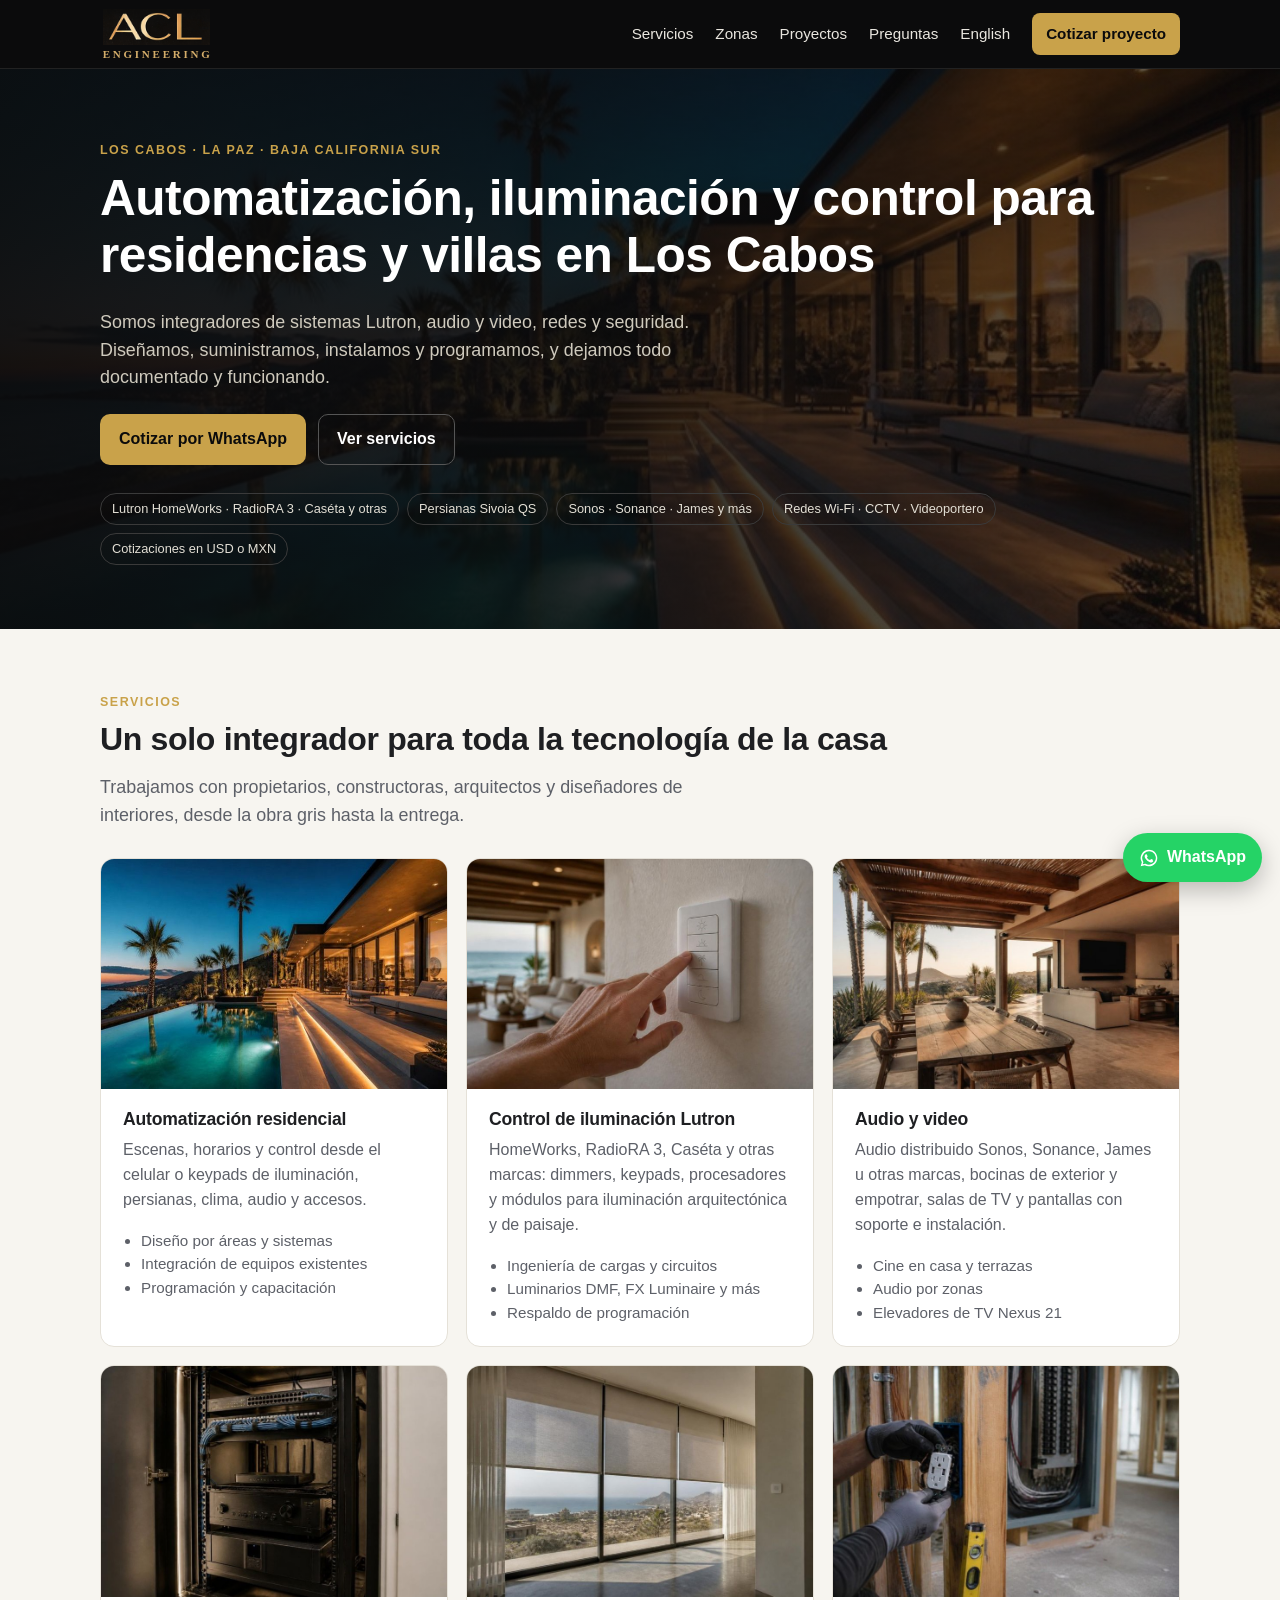
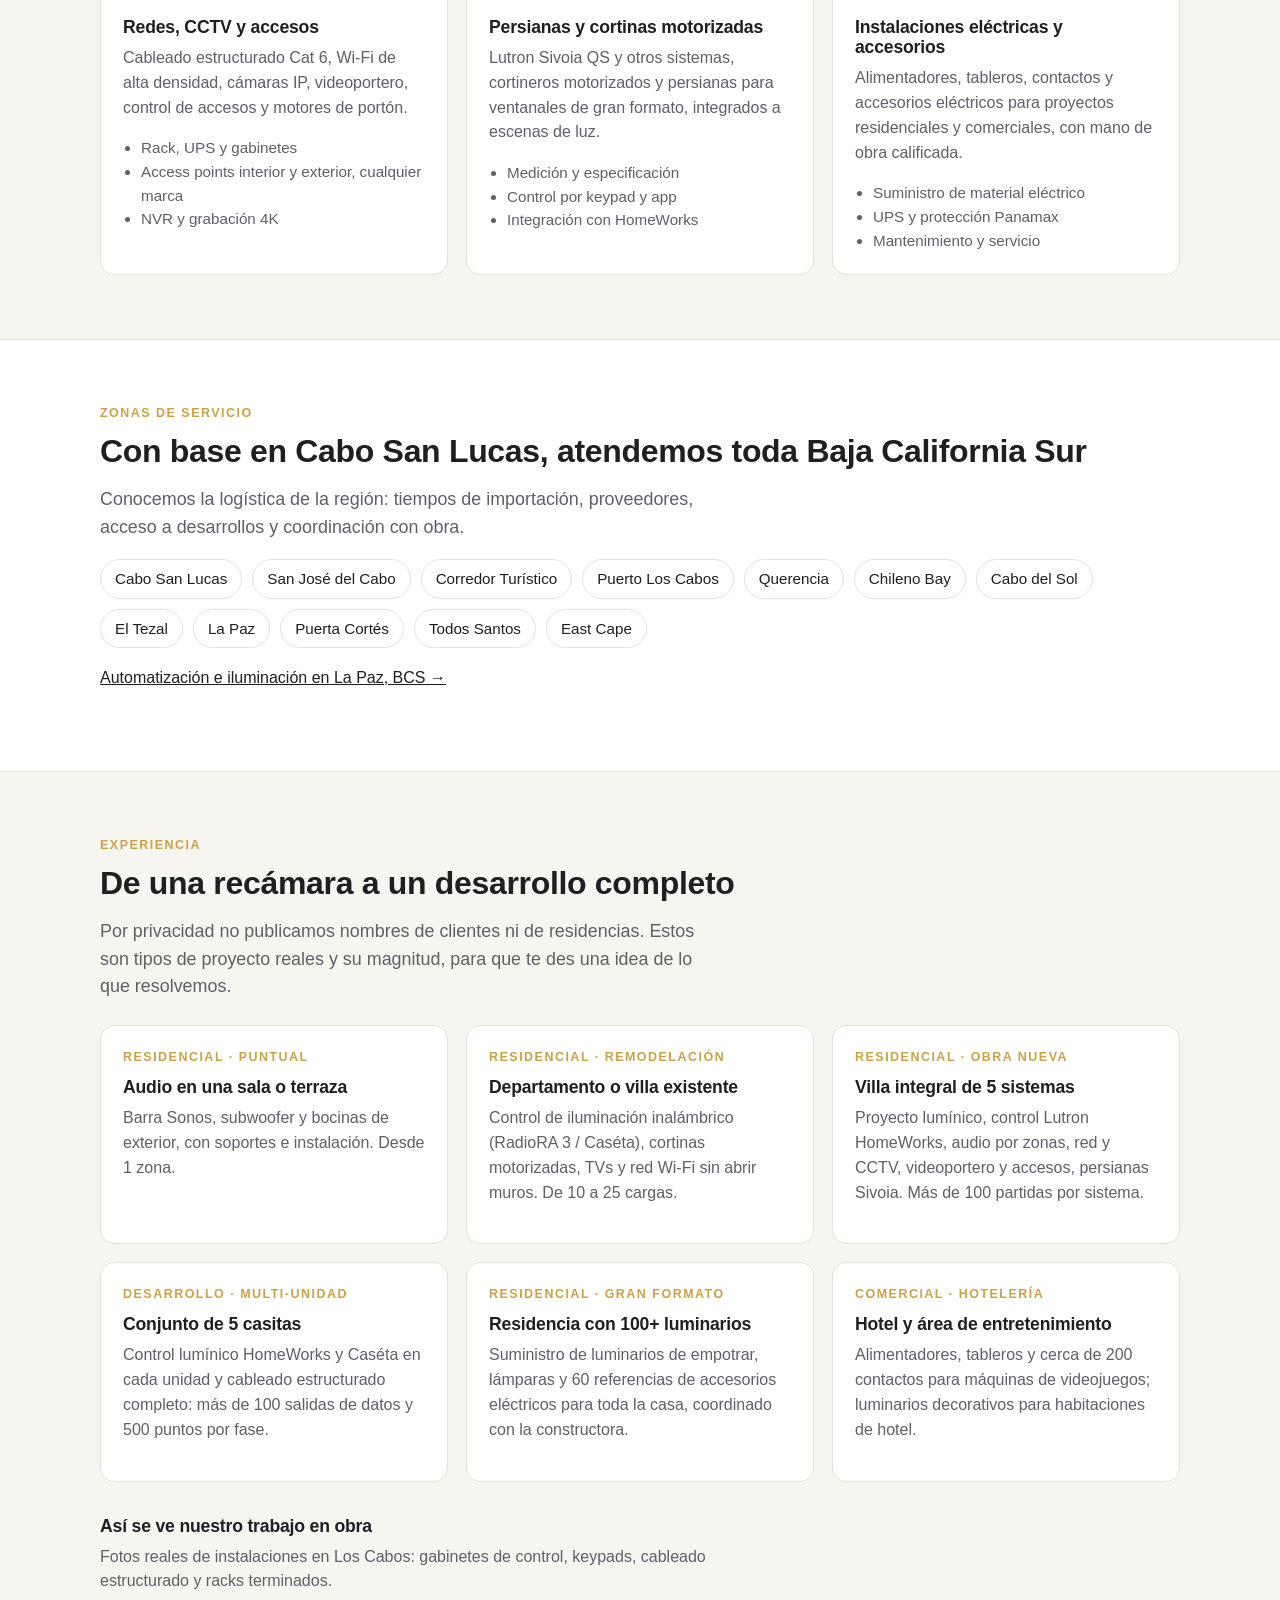
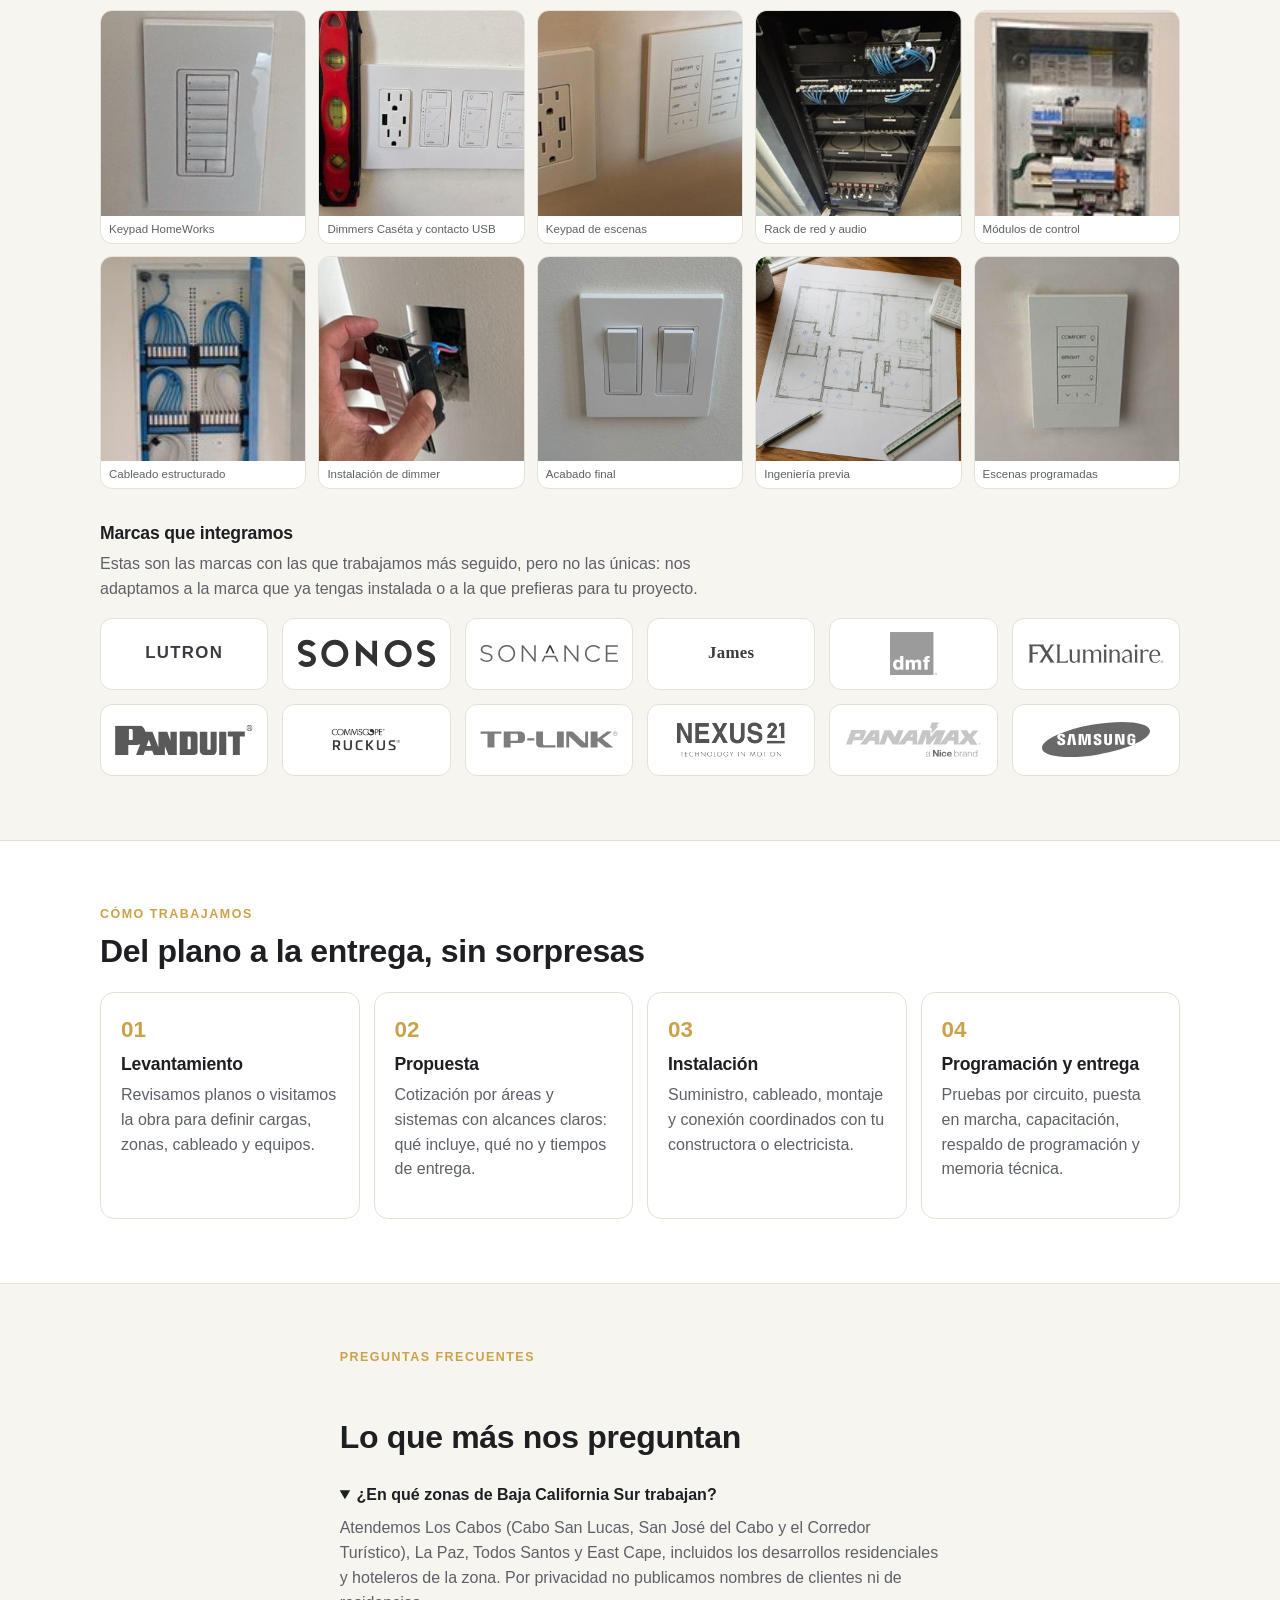
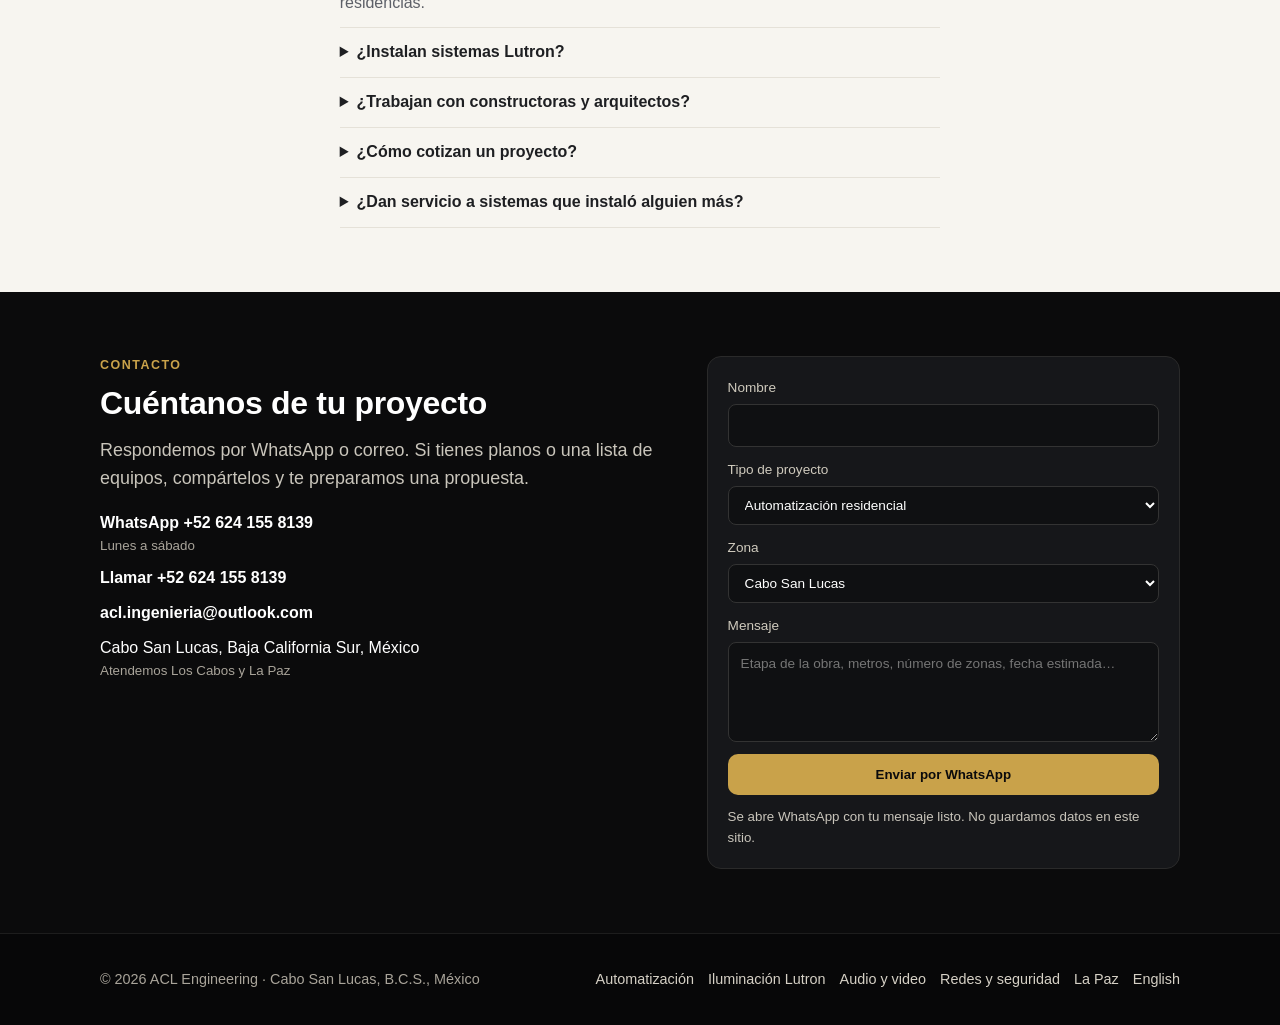
==== commit 4032fc6c: "Logo del sitio igual al del cotizador: ACL con ENGINEERING debajo Co-Authored-By: Claude Opus 5.5 <n" ====
--- a/index.html
+++ b/index.html
@@ -84,7 +84,7 @@
 <body>
   <header class="site-header">
     <div class="wrap">
-      <a class="brand" href="/" aria-label="ACL Engineering, inicio"><img src="img/logo-acl.png" alt="ACL Engineering" width="277" height="93"></a>
+      <a class="brand" href="/" aria-label="ACL Engineering, inicio"><img src="img/logo-acl.png" alt="ACL Engineering" width="277" height="93"><span class="brand-sub">ENGINEERING</span></a>
       <button class="nav-toggle" aria-expanded="false" aria-controls="nav" onclick="const n=document.getElementById('nav');n.classList.toggle('open');this.setAttribute('aria-expanded',n.classList.contains('open'))">Menú</button>
       <nav class="nav" id="nav" aria-label="Principal">
         <a href="#servicios">Servicios</a>
--- a/styles.css
+++ b/styles.css
@@ -35,7 +35,9 @@
 /* Header */
 .site-header { background: var(--ink); color: #fff; position: sticky; top: 0; z-index: 20; border-bottom: 1px solid #222; }
 .site-header .wrap { display: flex; align-items: center; justify-content: space-between; gap: 16px; height: 68px; }
-.brand img { height: 40px; width: auto; }
+.site-header .brand { display: inline-flex; flex-direction: column; align-items: center; text-decoration: none; line-height: 1; }
+.site-header .brand img { height: 36px; width: auto; }
+.brand-sub { margin-top: 4px; color: #d4ad6a; font-family: Georgia, "Times New Roman", serif; font-weight: 700; font-size: 11px; letter-spacing: .25em; padding-left: .25em; }
 .nav { display: flex; gap: 22px; align-items: center; }
 .nav a { color: #e9e6df; text-decoration: none; font-size: .95rem; }
 .nav a:hover { color: var(--gold-2); }
@@ -139,9 +141,8 @@
 .card.has-photo { padding: 0; overflow: hidden; }
 .card.has-photo img { width: 100%; aspect-ratio: 3/2; object-fit: cover; }
 .card.has-photo .body { padding: 20px 22px 22px; }
-.gallery { display: grid; grid-template-columns: repeat(6, 1fr); gap: 10px; }
-@media (max-width: 900px) { .gallery { grid-template-columns: repeat(3, 1fr); } }
-@media (max-width: 520px) { .gallery { grid-template-columns: repeat(2, 1fr); } }
+.gallery { display: grid; grid-template-columns: repeat(5, 1fr); gap: 12px; }
+@media (max-width: 700px) { .gallery { grid-template-columns: repeat(2, 1fr); gap: 10px; } }
 .gallery figure { margin: 0; background: #fff; border: 1px solid var(--line); border-radius: 12px; overflow: hidden; }
 .gallery img { width: 100%; aspect-ratio: 1; object-fit: cover; }
 .gallery figcaption { font-size: .72rem; color: var(--muted); padding: 6px 8px; line-height: 1.3; }
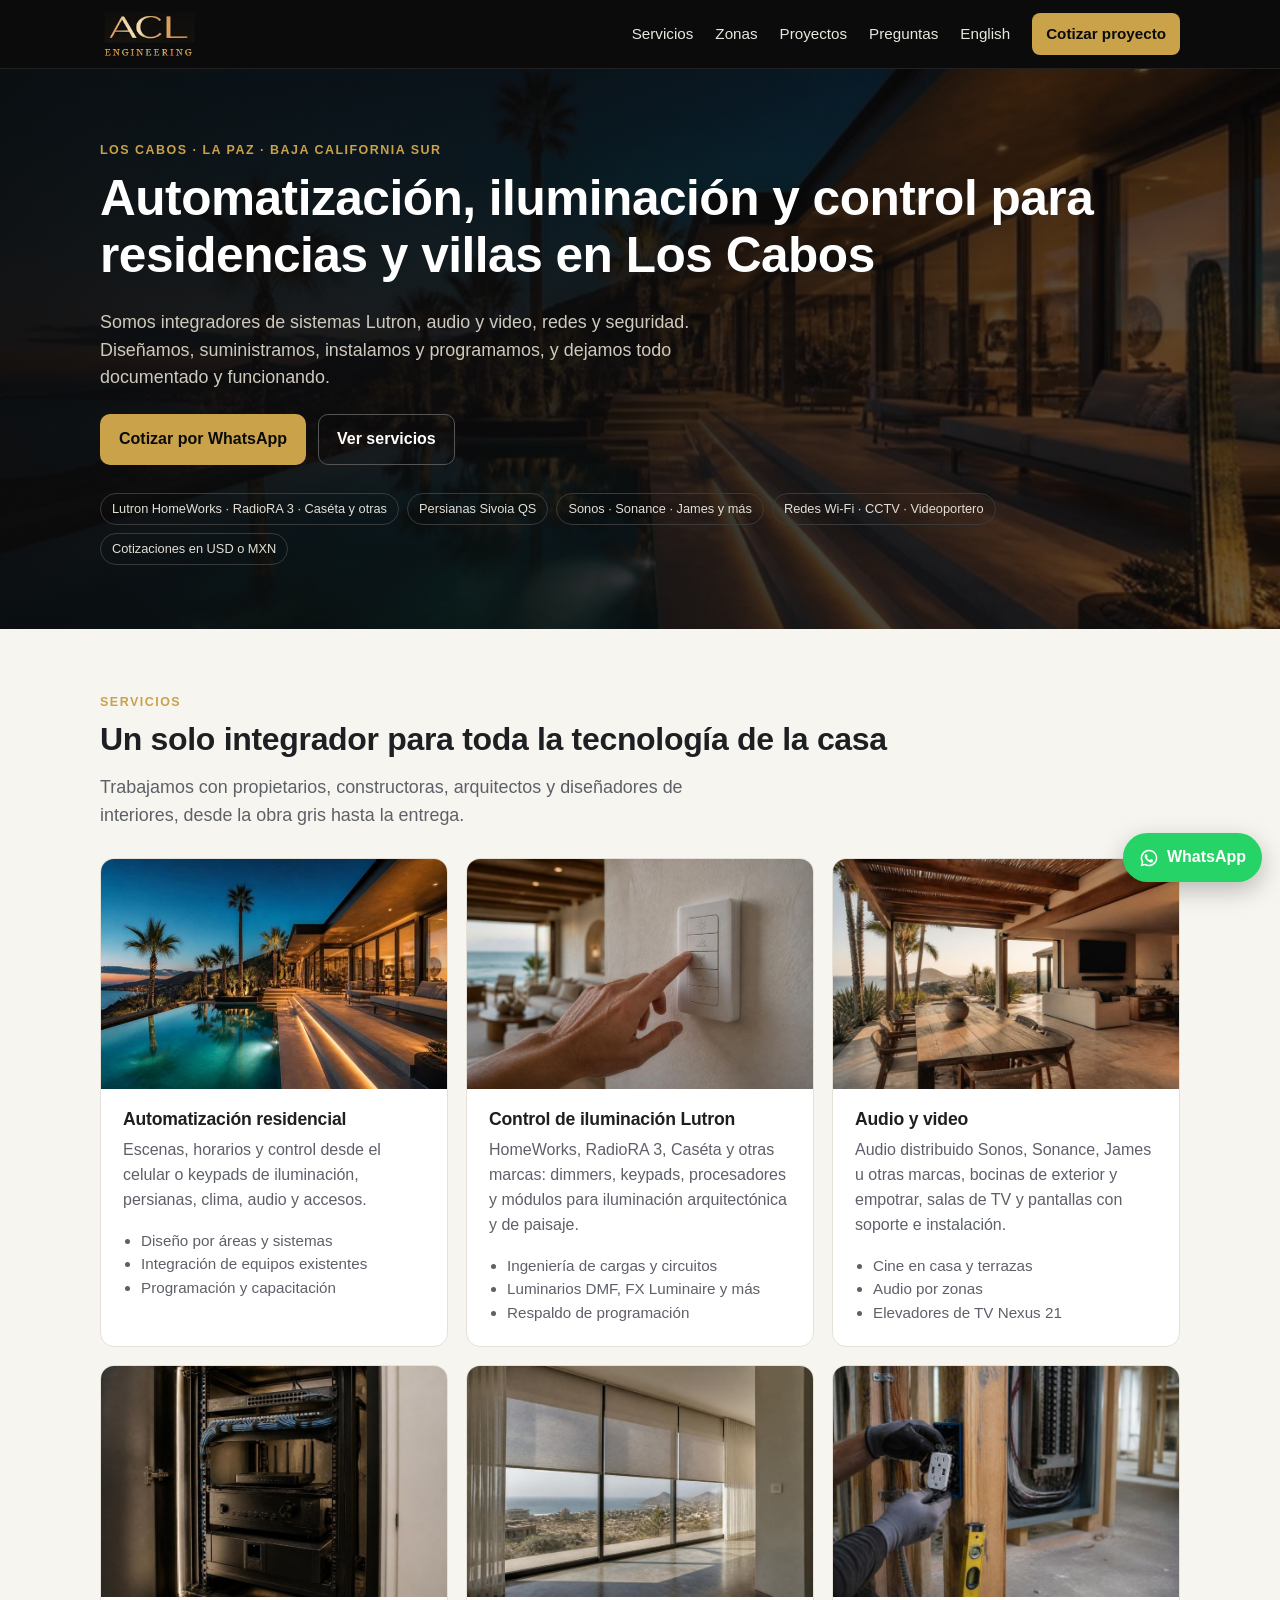
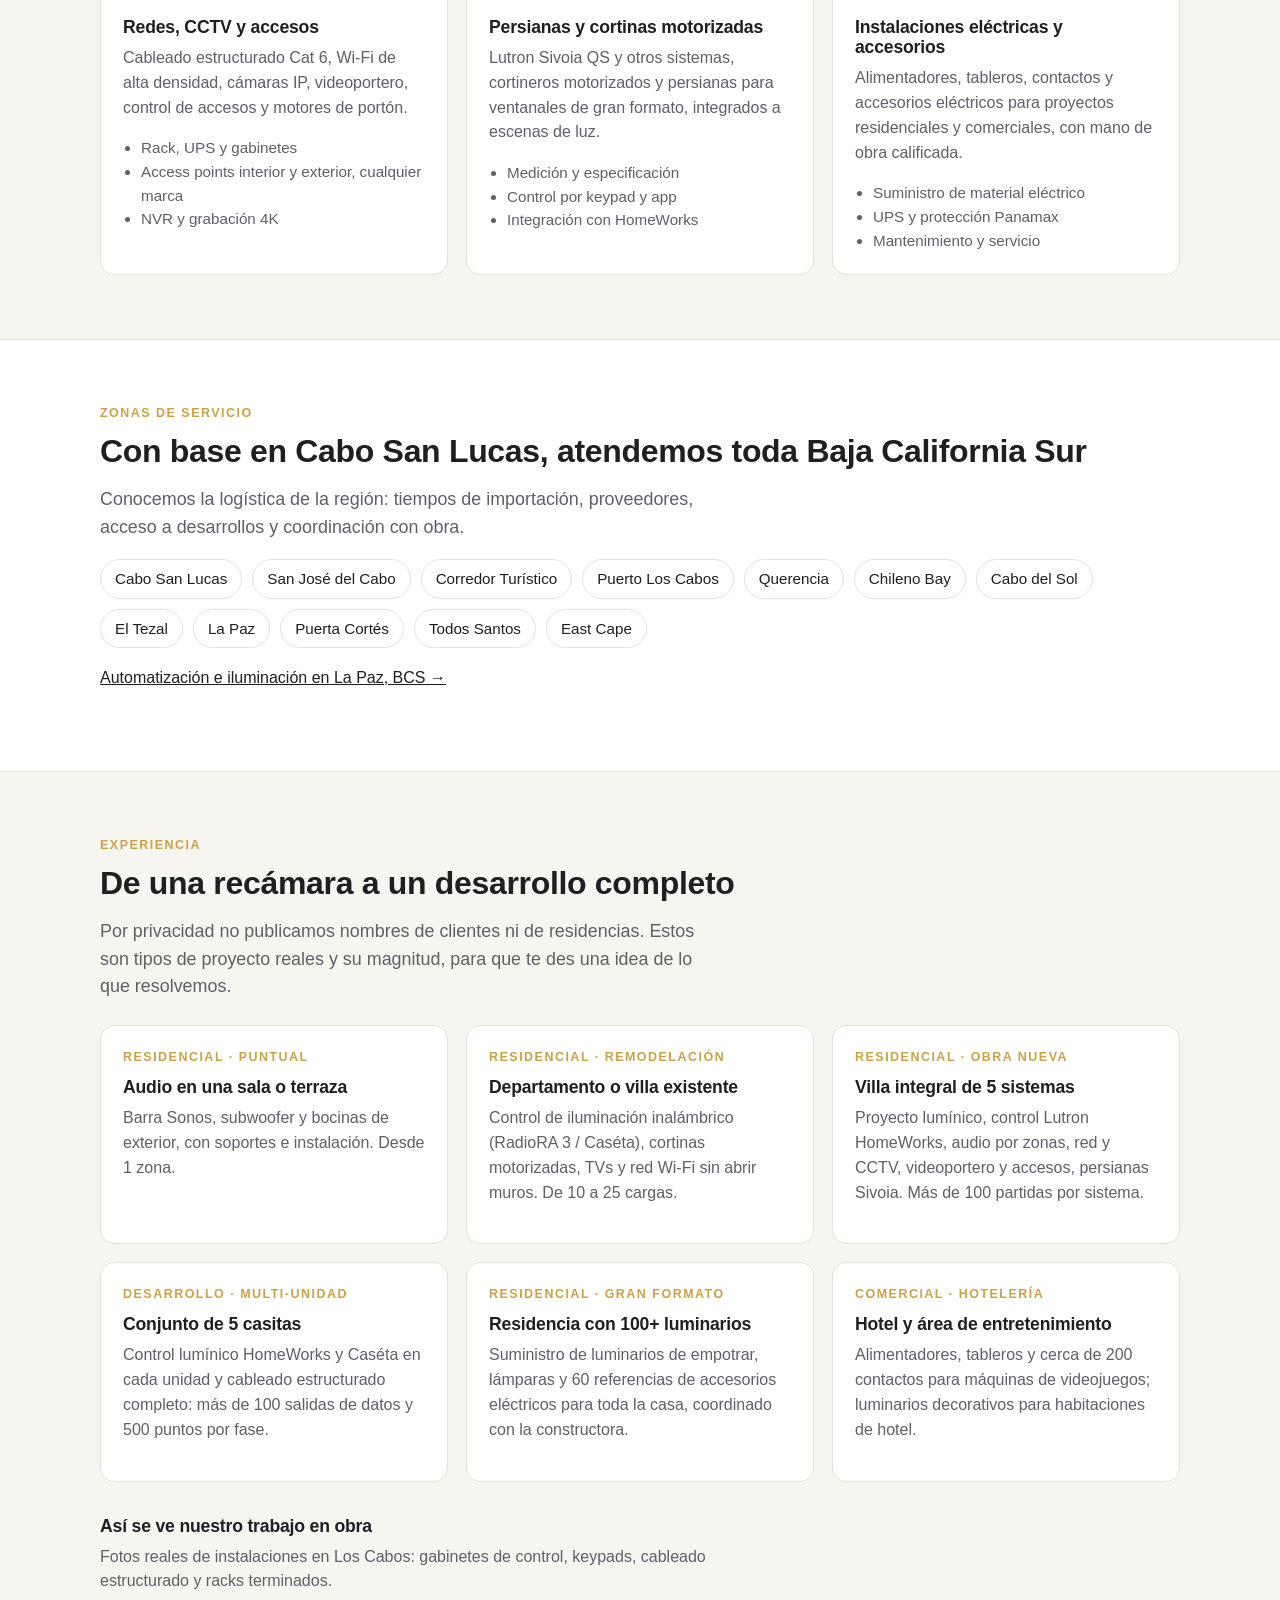
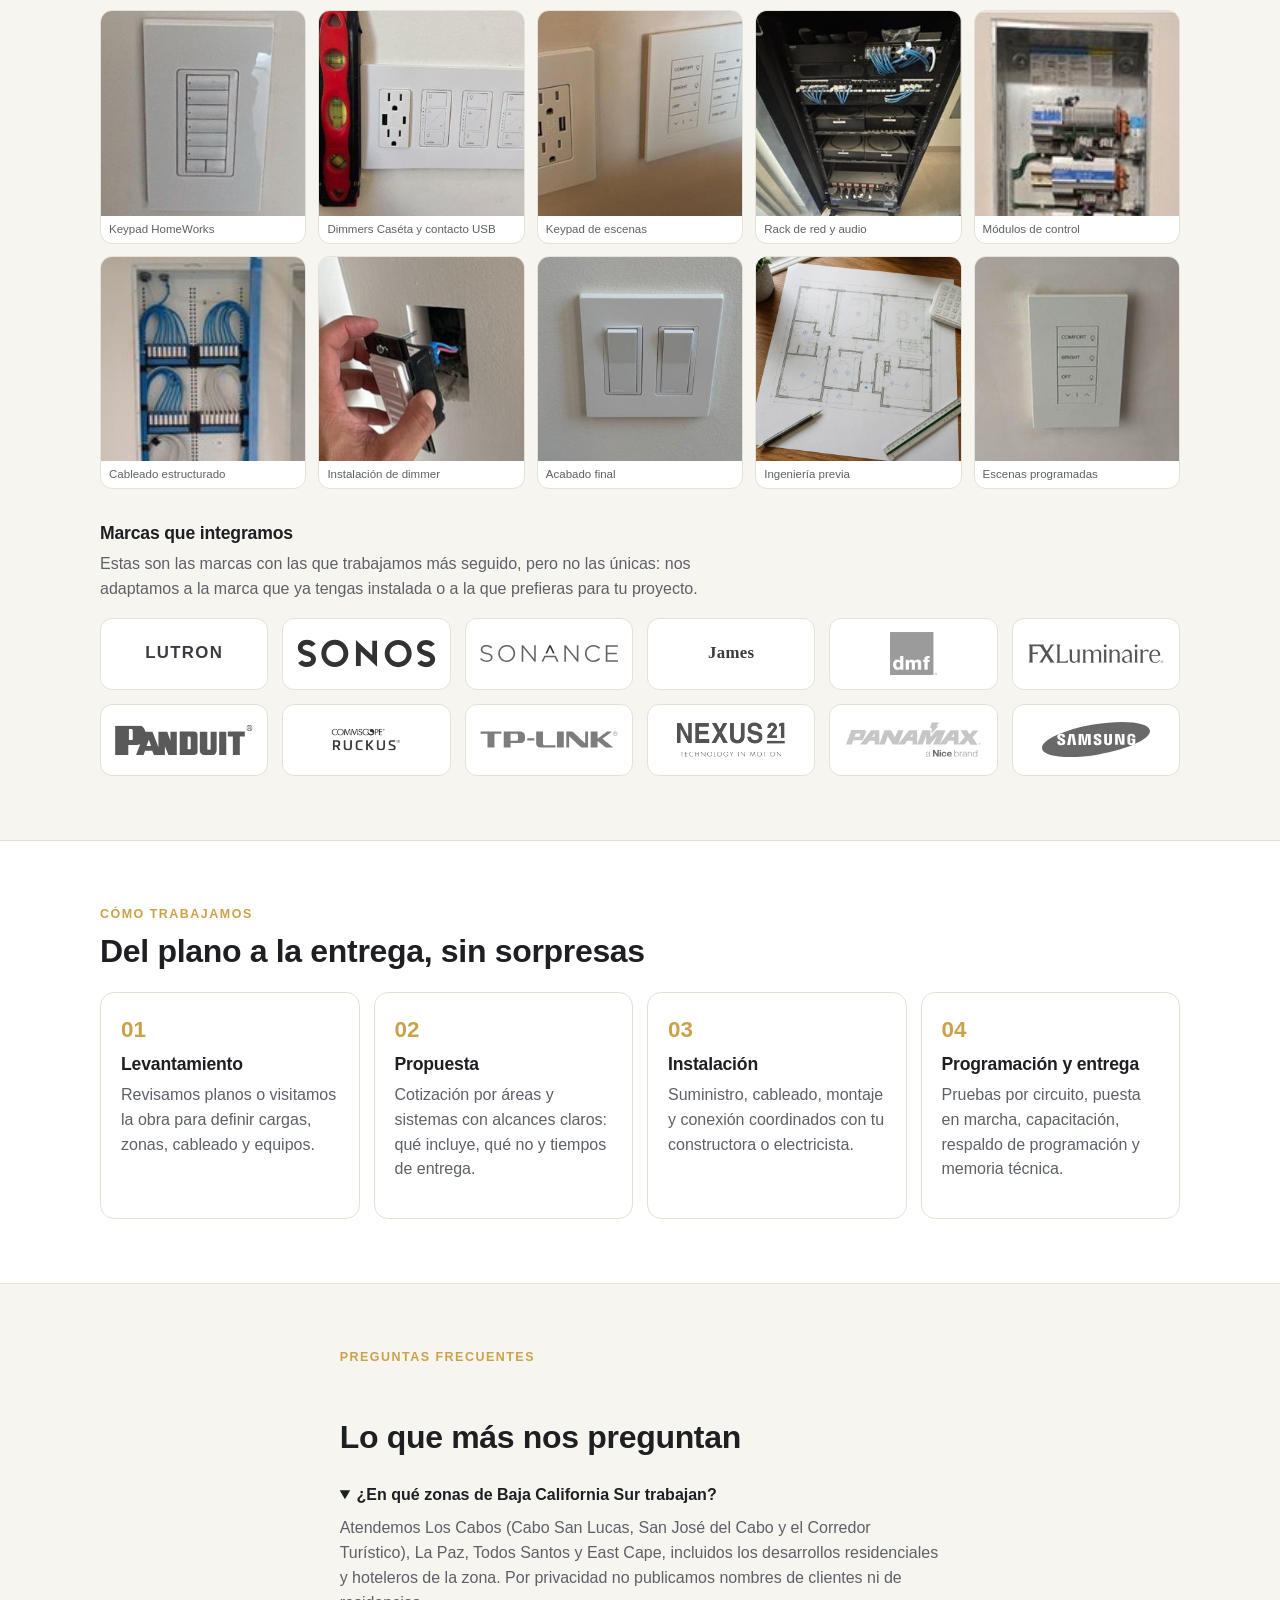
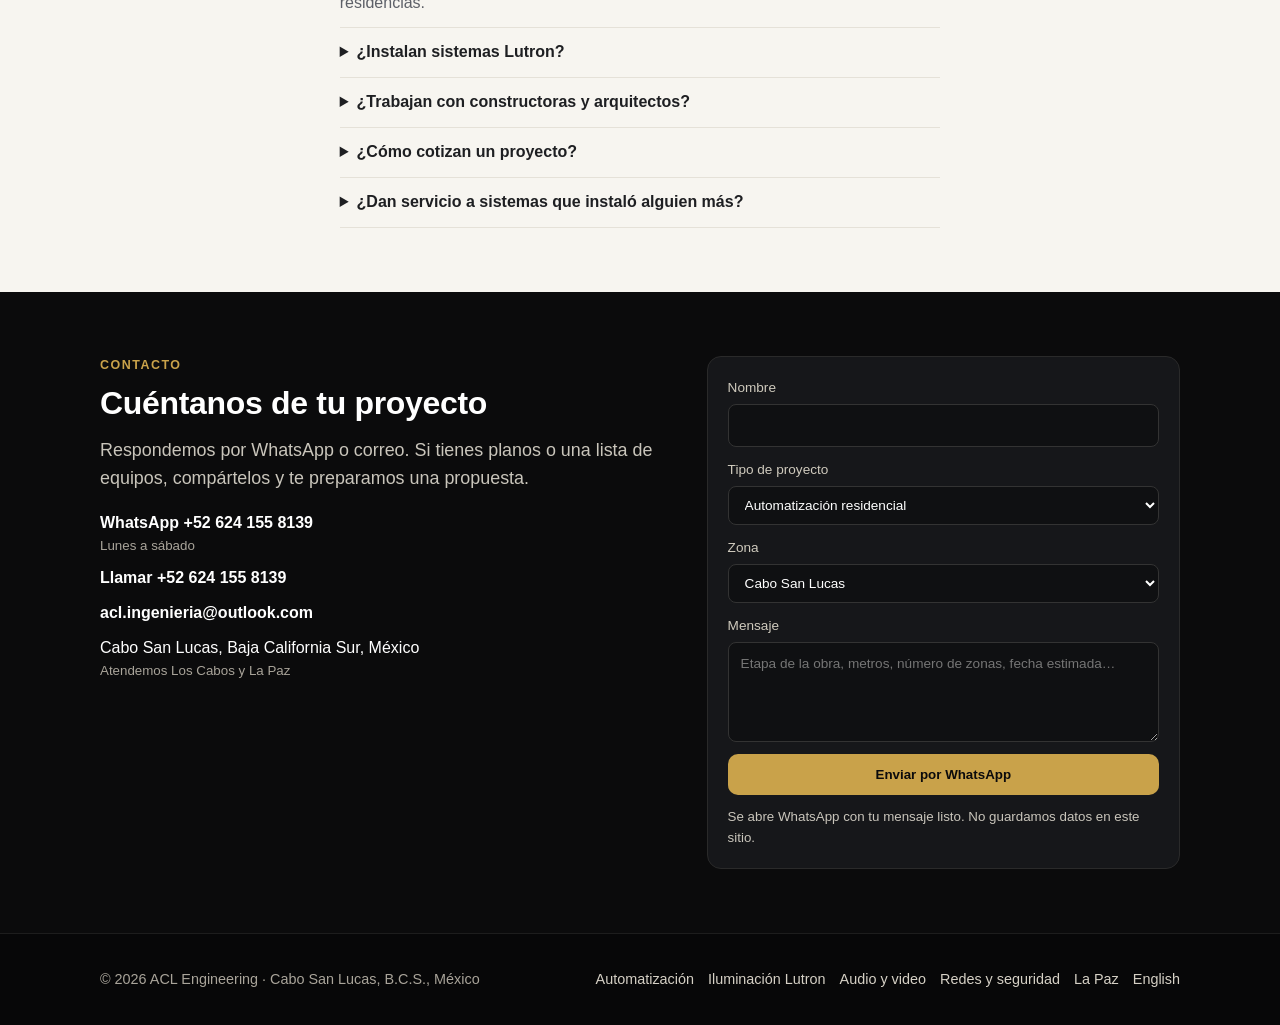
==== commit 27b40689: "Usar la imagen del logo ACL Engineering que mandó Lalo en el encabezado Co-Authored-By: Claude Opus " ====
--- a/index.html
+++ b/index.html
@@ -84,7 +84,7 @@
 <body>
   <header class="site-header">
     <div class="wrap">
-      <a class="brand" href="/" aria-label="ACL Engineering, inicio"><img src="img/logo-acl.png" alt="ACL Engineering" width="277" height="93"><span class="brand-sub">ENGINEERING</span></a>
+      <a class="brand" href="/" aria-label="ACL Engineering, inicio"><img src="img/logo-acl-engineering.png" alt="ACL Engineering" width="152" height="86"></a>
       <button class="nav-toggle" aria-expanded="false" aria-controls="nav" onclick="const n=document.getElementById('nav');n.classList.toggle('open');this.setAttribute('aria-expanded',n.classList.contains('open'))">Menú</button>
       <nav class="nav" id="nav" aria-label="Principal">
         <a href="#servicios">Servicios</a>
--- a/styles.css
+++ b/styles.css
@@ -35,9 +35,8 @@
 /* Header */
 .site-header { background: var(--ink); color: #fff; position: sticky; top: 0; z-index: 20; border-bottom: 1px solid #222; }
 .site-header .wrap { display: flex; align-items: center; justify-content: space-between; gap: 16px; height: 68px; }
-.site-header .brand { display: inline-flex; flex-direction: column; align-items: center; text-decoration: none; line-height: 1; }
-.site-header .brand img { height: 36px; width: auto; }
-.brand-sub { margin-top: 4px; color: #d4ad6a; font-family: Georgia, "Times New Roman", serif; font-weight: 700; font-size: 11px; letter-spacing: .25em; padding-left: .25em; }
+.site-header .brand { display: inline-flex; align-items: center; }
+.site-header .brand img { height: 56px; width: auto; }
 .nav { display: flex; gap: 22px; align-items: center; }
 .nav a { color: #e9e6df; text-decoration: none; font-size: .95rem; }
 .nav a:hover { color: var(--gold-2); }
